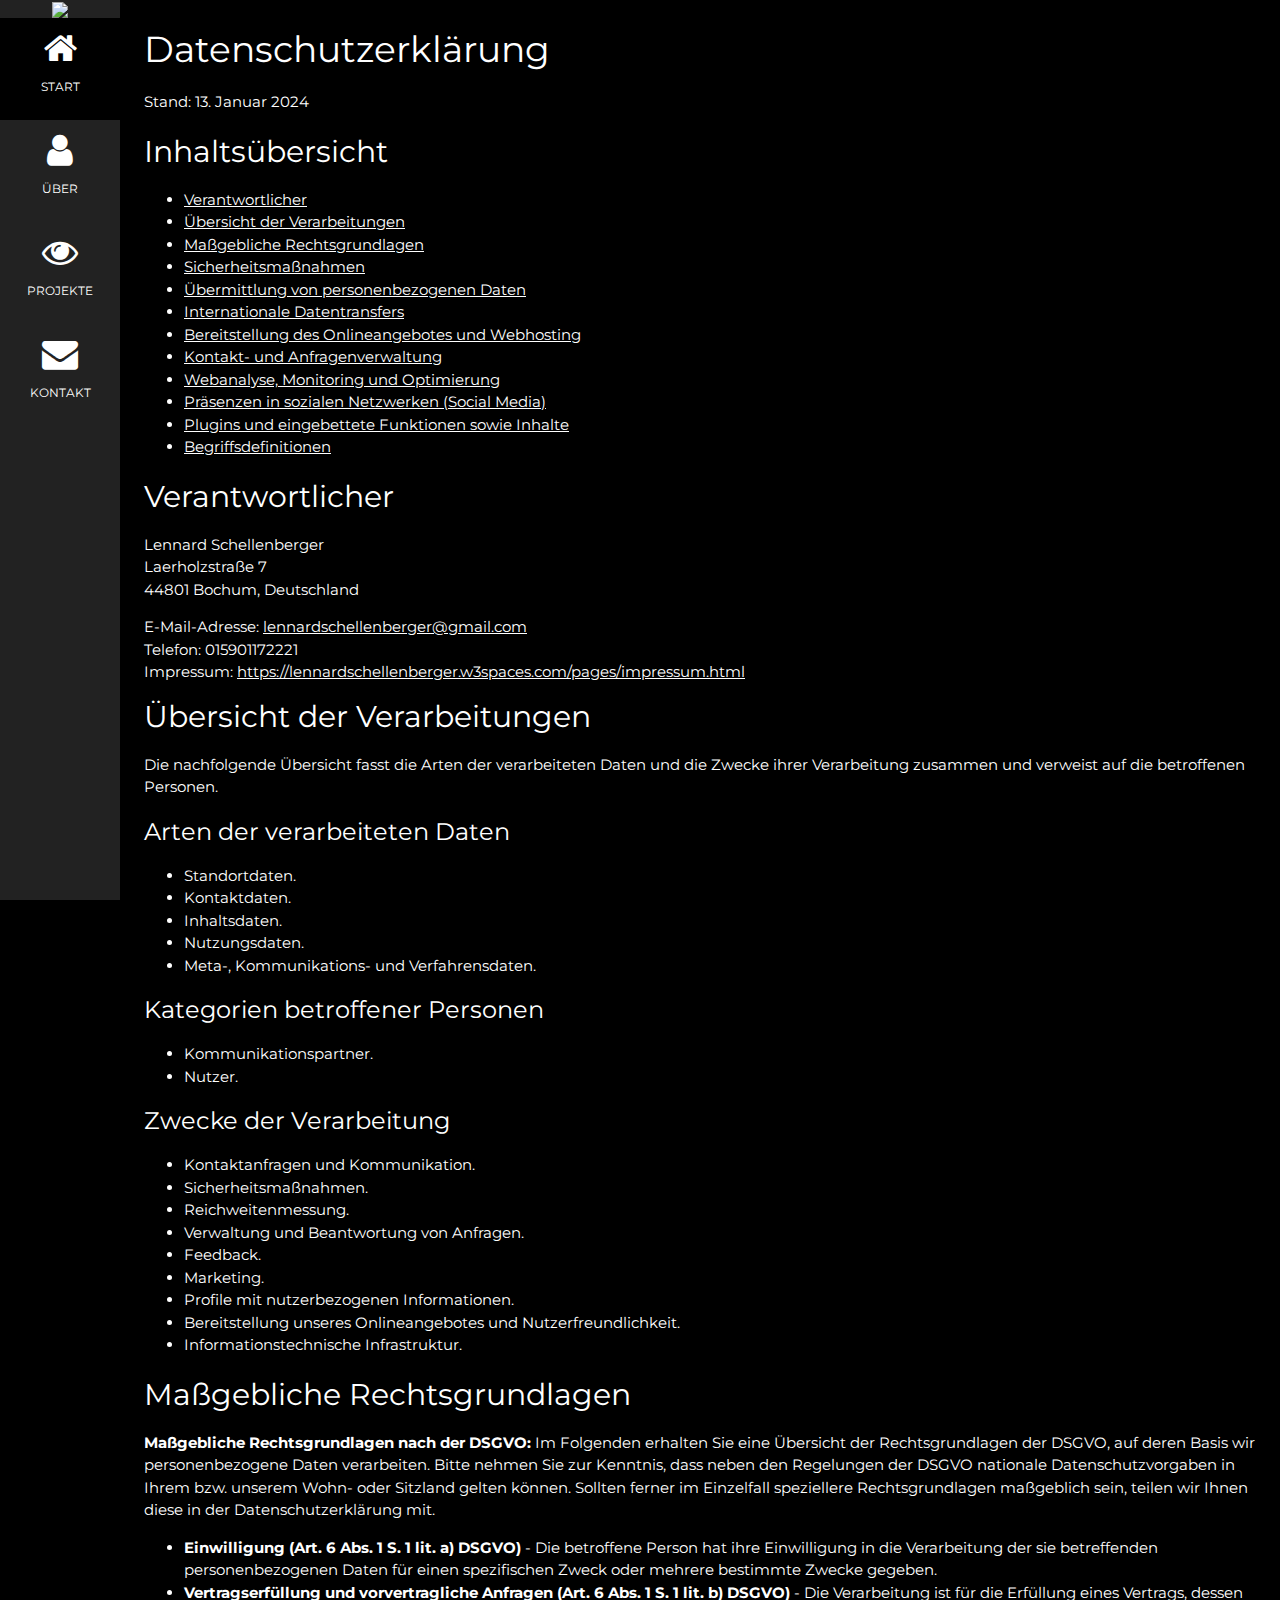
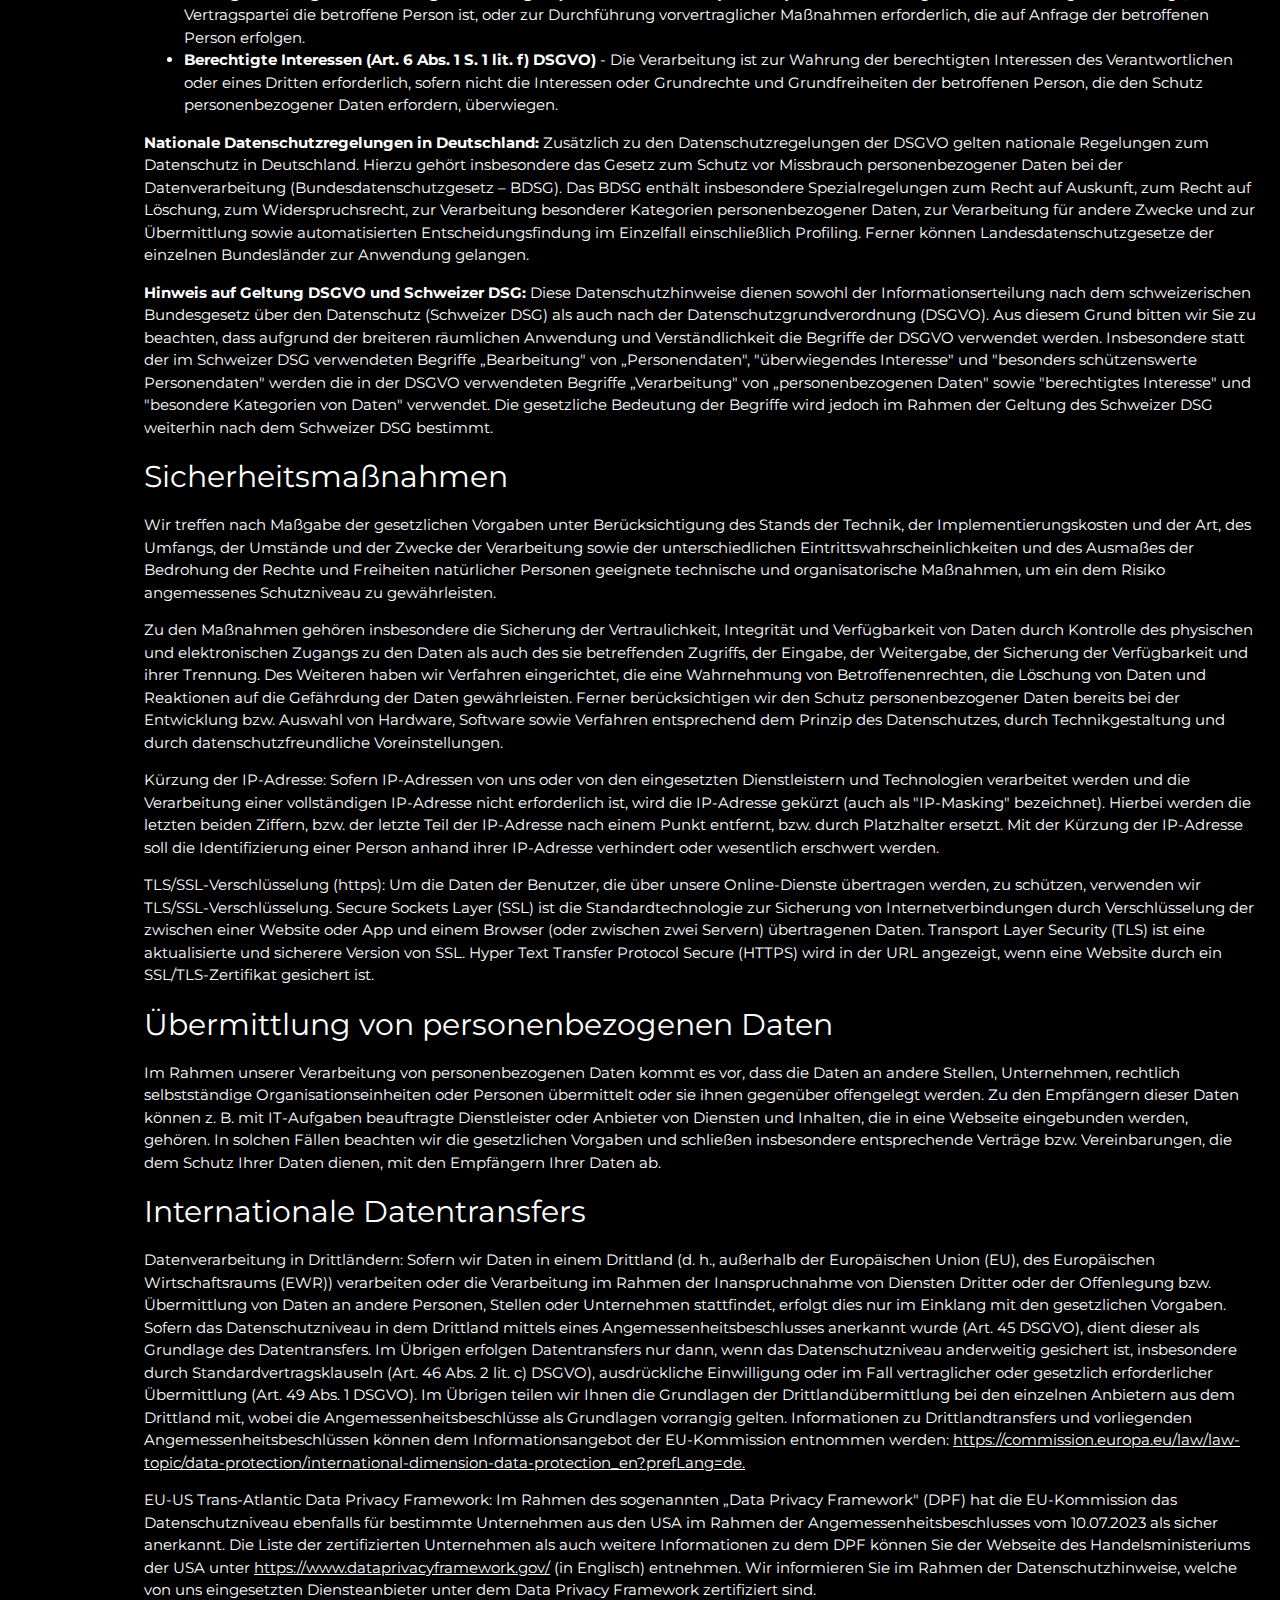
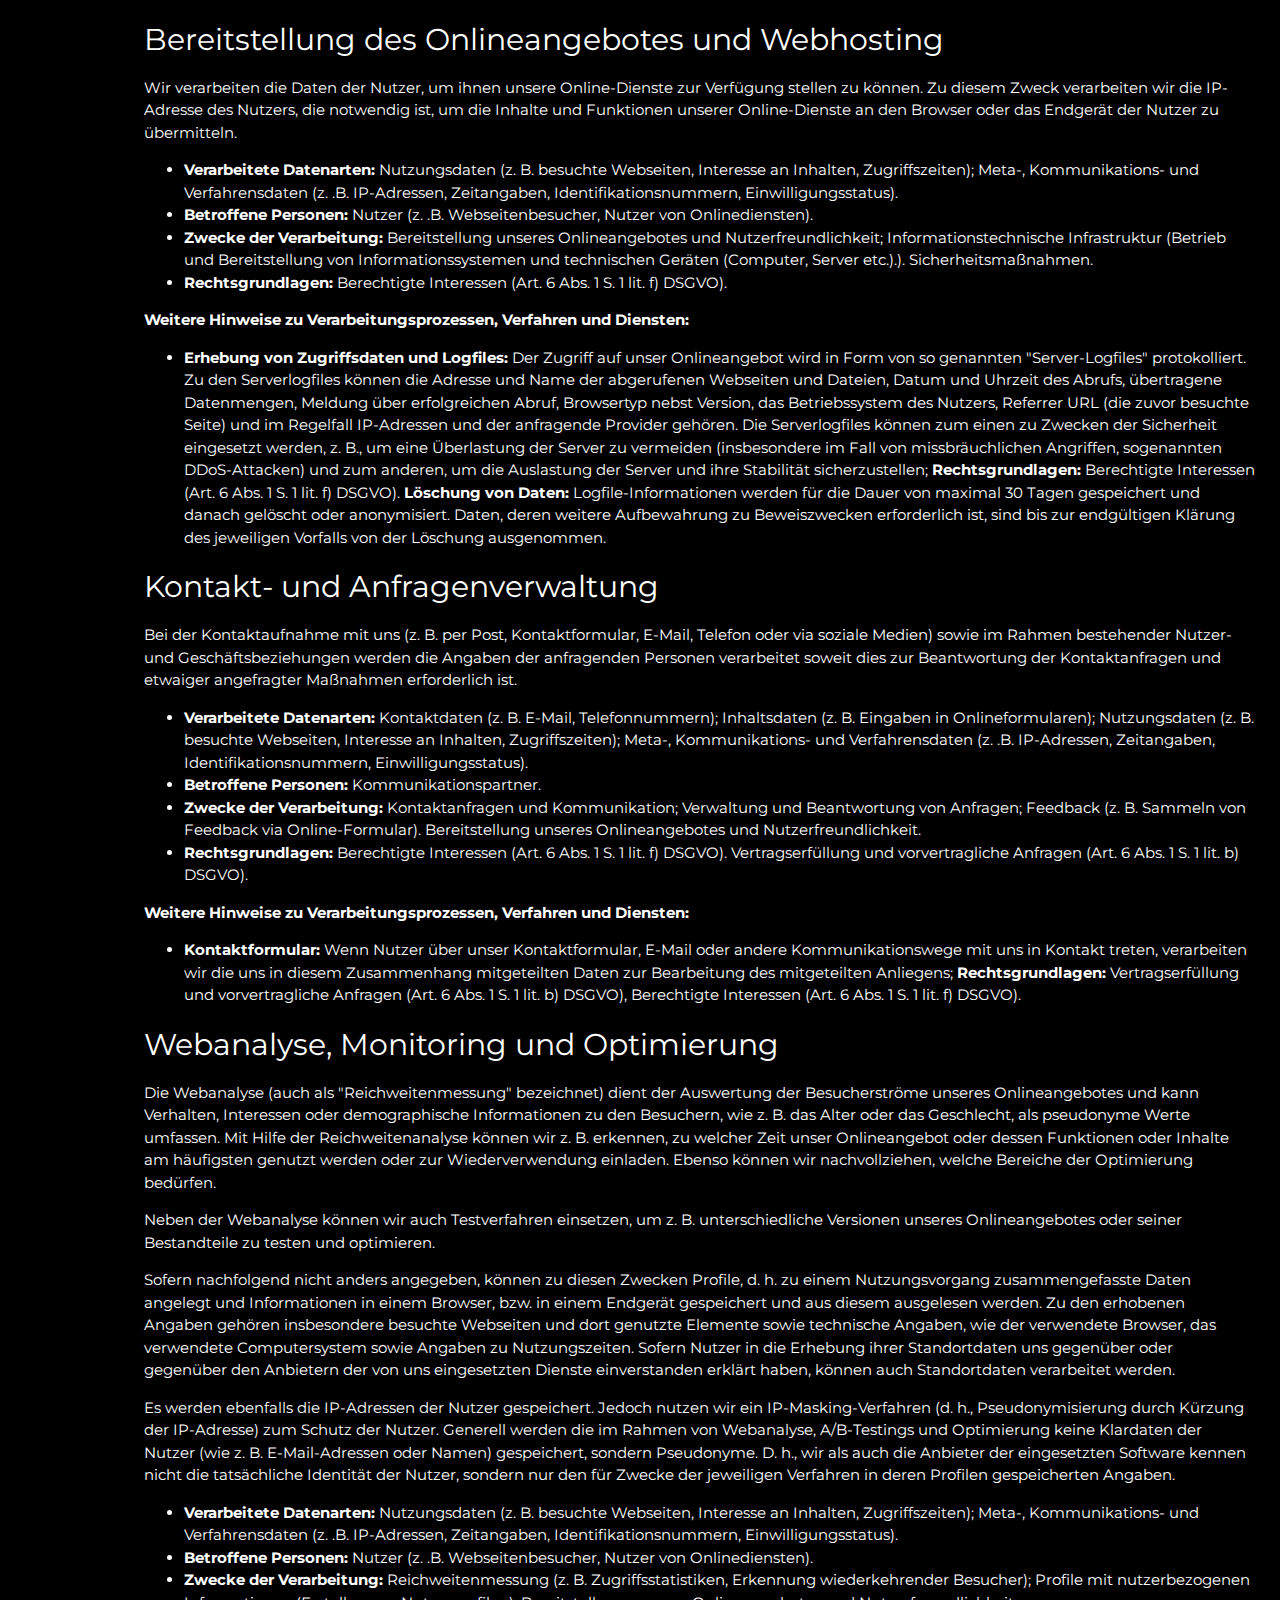
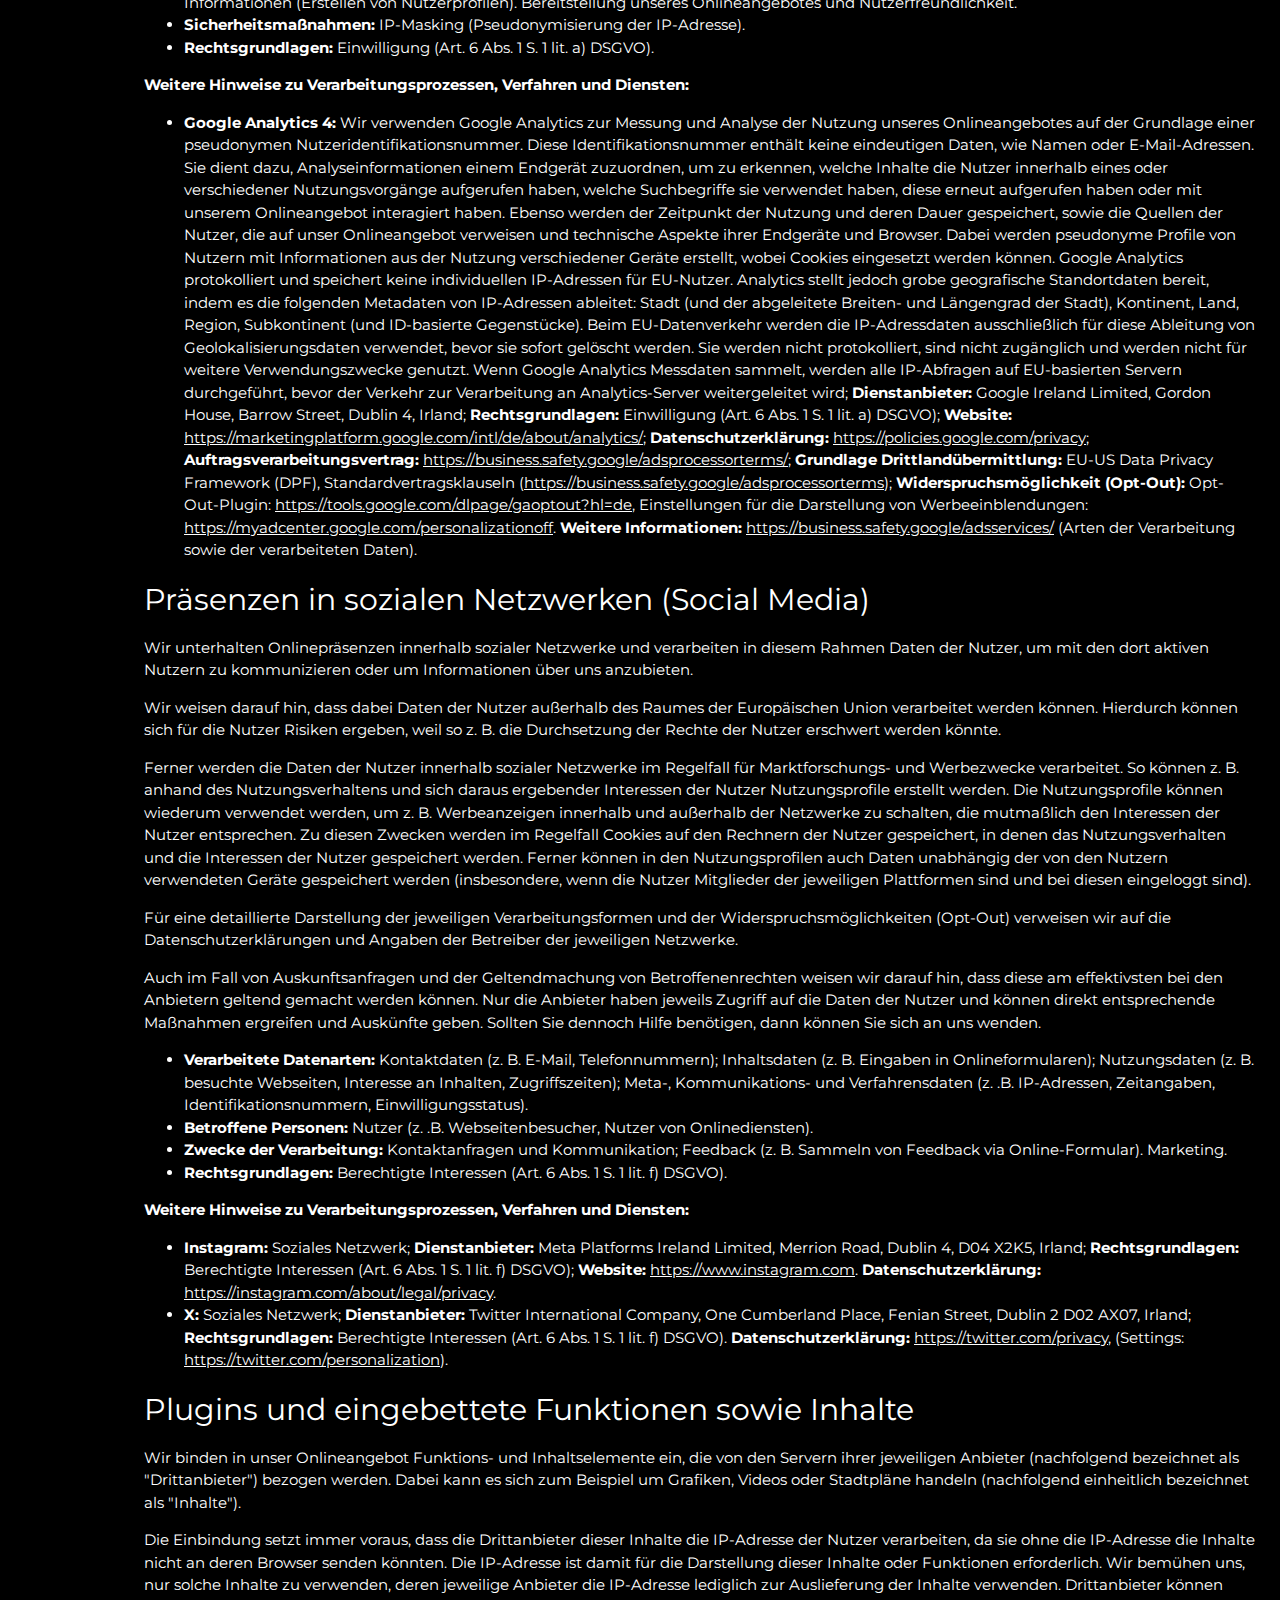
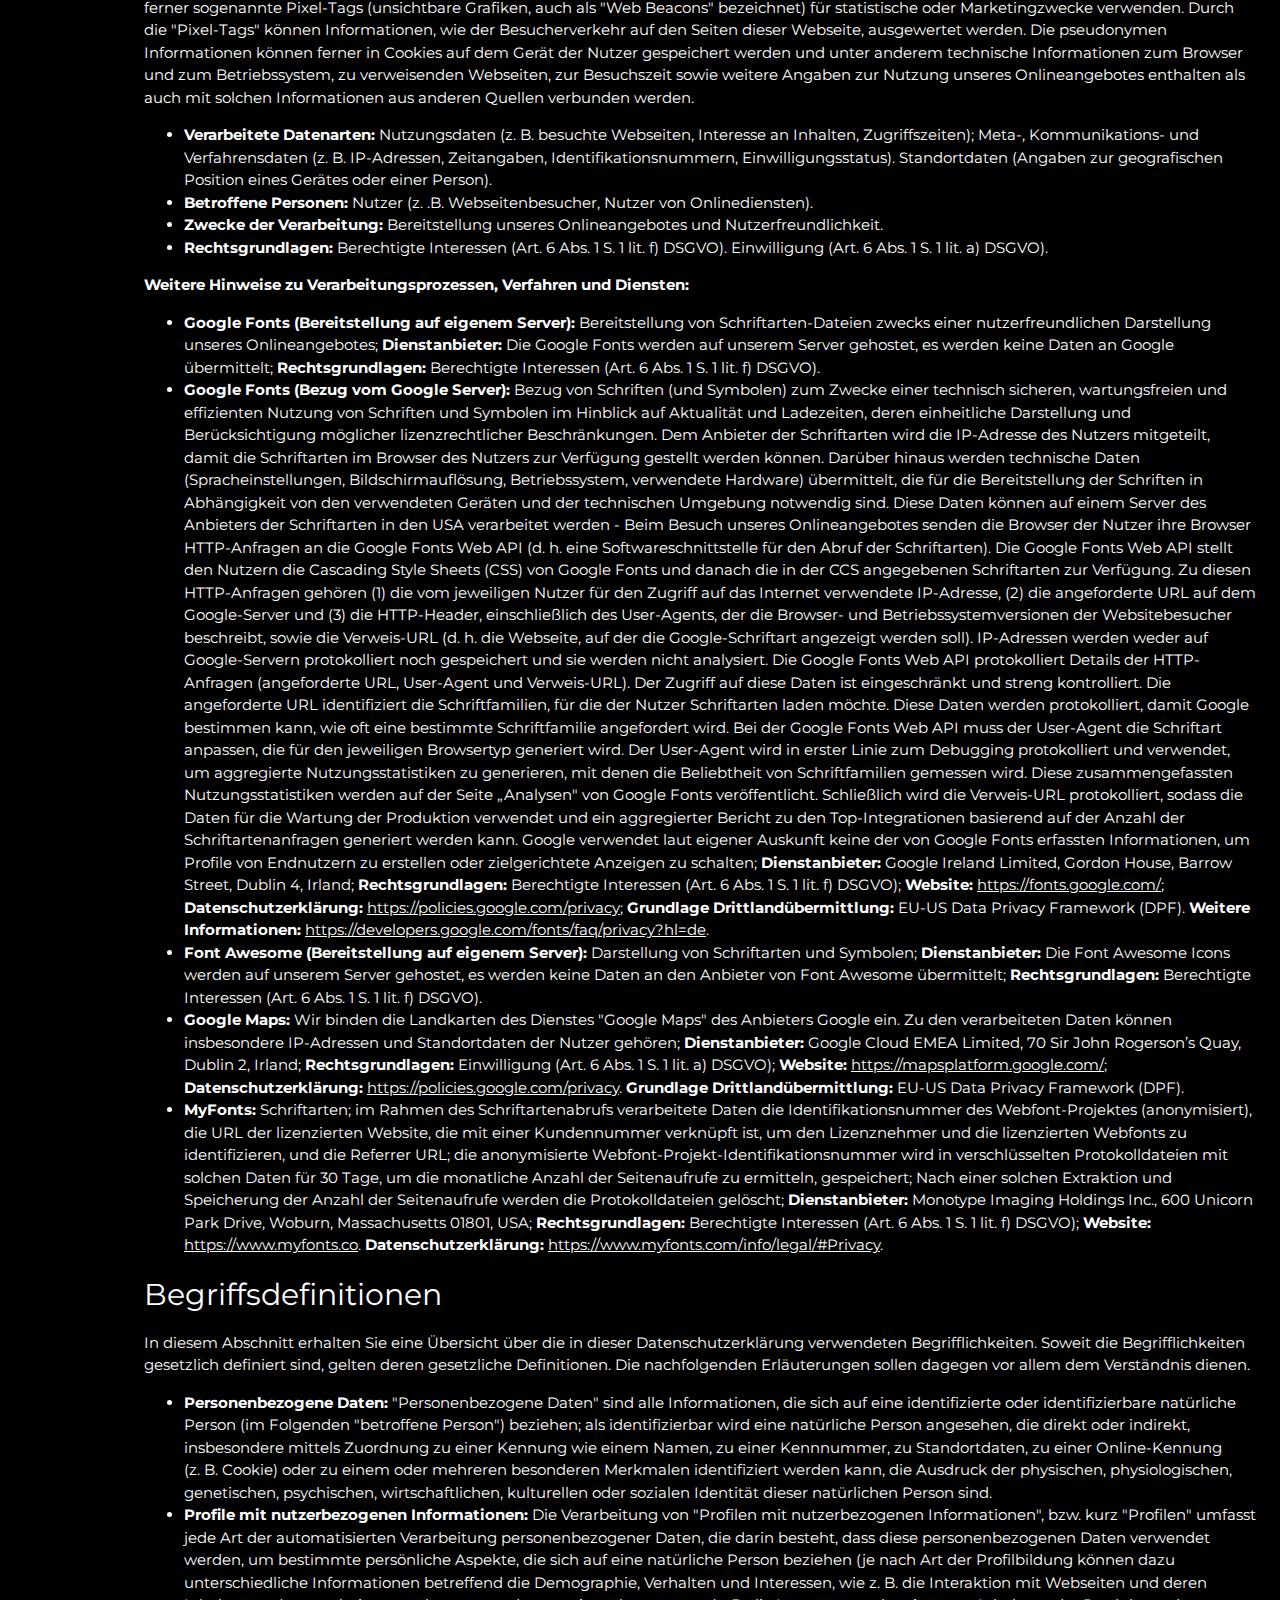
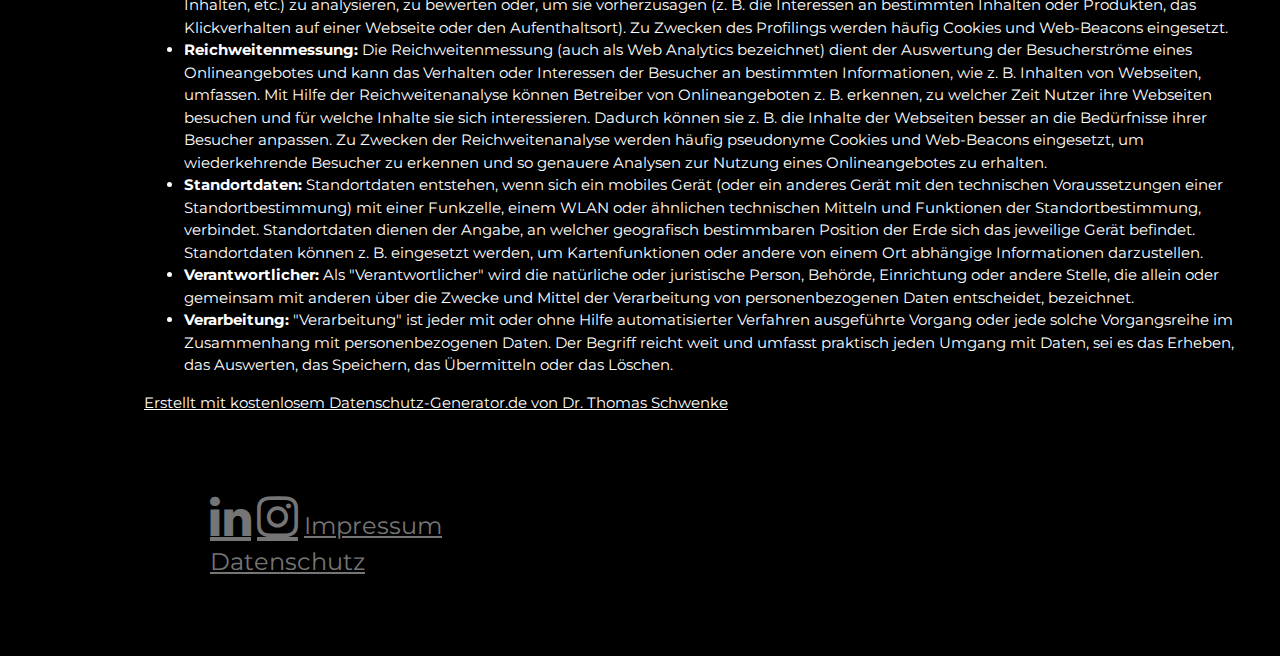
==== pages/datenschutz.html @ ba266950 "Rename datenschutz.html to pages/datenschutz.html" ====
<!DOCTYPE html>
<html>
  <head>
    <title>Lennard Schellenberger</title>
    <meta charset="UTF-8">
    <meta name="viewport" content="width=device-width, initial-scale=1">
    <link rel="stylesheet" href="./styles/index.css">
    <link rel="stylesheet" href="https://www.w3schools.com/w3css/4/w3.css">
    <link rel="stylesheet" href="https://fonts.googleapis.com/css?family=Montserrat">
    <link rel="stylesheet" href="https://cdnjs.cloudflare.com/ajax/libs/font-awesome/4.7.0/css/font-awesome.min.css">
    <script src="./scripts/index.js"></script>
    <style>
    body, h1,h2,h3,h4,h5,h6 {font-family: "Montserrat", sans-serif}
    .w3-row-padding img {margin-bottom: 12px}
    /* Set the width of the sidebar to 120px */
    .w3-sidebar {width: 120px;background: #222;}
    /* Add a left margin to the "page content" that matches the width of the sidebar (120px) */
    #main {margin-left: 120px}
    /* Remove margins from "page content" on small screens */
    @media only screen and (max-width: 600px) {#main {margin-left: 0}}
    </style>
  </head>

  <body class="w3-black">
    <!-- Icon Bar (Sidebar - hidden on small screens) -->
    <nav class="w3-sidebar w3-bar-block w3-small w3-hide-small w3-center">
      <!-- Avatar image in top left corner -->
      <img src="../data/lennardschellenberger.jpg" style="width:100%">
      <a href="../index.html#" class="w3-bar-item w3-button w3-padding-large w3-black">
        <i class="fa fa-home w3-xxlarge"></i>
        <p>START</p>
      </a>
      <a href="../index.html#ueber" class="w3-bar-item w3-button w3-padding-large w3-hover-black">
        <i class="fa fa-user w3-xxlarge"></i>
        <p>ÜBER</p>
      </a>
      <a href="../index.html#projekte" class="w3-bar-item w3-button w3-padding-large w3-hover-black">
        <i class="fa fa-eye w3-xxlarge"></i>
        <p>PROJEKTE</p>
      </a>
      <a href="../index.html#kontakt" class="w3-bar-item w3-button w3-padding-large w3-hover-black">
        <i class="fa fa-envelope w3-xxlarge"></i>
        <p>KONTAKT</p>
      </a>
      <!-- <img src="qr-code.png" alt="QR Code" title="lennardschellenberger.w3spaces.com" class="qr-code"> -->
    </nav>

    <!-- Navbar on small screens (Hidden on medium and large screens) -->
    <div class="w3-top w3-hide-large w3-hide-medium" id="myNavbar">
      <div class="w3-bar w3-black w3-opacity w3-hover-opacity-off w3-center w3-small">
        <a href="../index.html#" class="w3-bar-item w3-button" style="width:25% !important">START</a>
        <a href="../index.html#ueber" class="w3-bar-item w3-button" style="width:25% !important">ÜBER</a>
        <a href="../index.html#projekte" class="w3-bar-item w3-button" style="width:25% !important">PROJEKTE</a>
        <a href="../index.html#kontakt" class="w3-bar-item w3-button" style="width:25% !important">KONTAKT</a>
      </div>
    </div>

    <!-- Page Content -->
    <div class="w3-padding-large" id="main">
      <!-- Header/Home -->
        <h1>Datenschutzerklärung</h1>
        <p>Stand: 13. Januar 2024</p>

        <h2>Inhaltsübersicht</h2>
        <ul class="index">
            <li><a class="index-link" href="#m3">Verantwortlicher</a></li>
            <li><a class="index-link" href="#mOverview">Übersicht der Verarbeitungen</a></li>
            <li><a class="index-link" href="#m2427">Maßgebliche Rechtsgrundlagen</a></li>
            <li><a class="index-link" href="#m27">Sicherheitsmaßnahmen</a></li>
            <li><a class="index-link" href="#m25">Übermittlung von personenbezogenen Daten</a></li>
            <li><a class="index-link" href="#m24">Internationale Datentransfers</a></li>
            <li><a class="index-link" href="#m225">Bereitstellung des Onlineangebotes und Webhosting</a></li>
            <li><a class="index-link" href="#m182">Kontakt- und Anfragenverwaltung</a></li>
            <li><a class="index-link" href="#m263">Webanalyse, Monitoring und Optimierung</a></li>
            <li><a class="index-link" href="#m136">Präsenzen in sozialen Netzwerken (Social Media)</a></li>
            <li><a class="index-link" href="#m328">Plugins und eingebettete Funktionen sowie Inhalte</a></li>
            <li><a class="index-link" href="#m42">Begriffsdefinitionen</a></li>
        </ul>

        <h2 id="m3">Verantwortlicher</h2>
        <p> 
            Lennard Schellenberger<br>
            Laerholzstraße 7<br>
            44801 Bochum, Deutschland
        </p>
        E-Mail-Adresse: <a href="mailto:lennardschellenberger@gmail.com">lennardschellenberger@gmail.com</a><br>
        Telefon: 015901172221<br>
        Impressum: <a href="https://lennardschellenberger.w3spaces.com/pages/impressum.html" target="_blank">https://lennardschellenberger.w3spaces.com/pages/impressum.html</a>

        <h2 id="mOverview">Übersicht der Verarbeitungen</h2>
        <p>Die nachfolgende Übersicht fasst die Arten der verarbeiteten Daten und die Zwecke ihrer Verarbeitung zusammen und verweist auf die betroffenen Personen.</p>
        
        <h3>Arten der verarbeiteten Daten</h3>
        <ul>
            <li>Standortdaten.</li>
            <li>Kontaktdaten.</li>
            <li>Inhaltsdaten.</li>
            <li>Nutzungsdaten.</li>
            <li>Meta-, Kommunikations- und Verfahrensdaten.</li>
        </ul>
        
        <h3>Kategorien betroffener Personen</h3>
        <ul>
            <li>Kommunikationspartner.</li>
            <li>Nutzer.</li></ul>
        <h3>Zwecke der Verarbeitung</h3>
        <ul>
            <li>Kontaktanfragen und Kommunikation.</li>
            <li>Sicherheitsmaßnahmen.</li>
            <li>Reichweitenmessung.</li>
            <li>Verwaltung und Beantwortung von Anfragen.</li>
            <li>Feedback.</li>
            <li>Marketing.</li>
            <li>Profile mit nutzerbezogenen Informationen.</li>
            <li>Bereitstellung unseres Onlineangebotes und Nutzerfreundlichkeit.</li>
            <li>Informationstechnische Infrastruktur.</li>
        </ul>
        
        <h2 id="m2427">Maßgebliche Rechtsgrundlagen</h2>
        <p><strong>Maßgebliche Rechtsgrundlagen nach der DSGVO: </strong>Im Folgenden erhalten Sie eine Übersicht der Rechtsgrundlagen der DSGVO, auf deren Basis wir personenbezogene Daten verarbeiten. Bitte nehmen Sie zur Kenntnis, dass neben den Regelungen der DSGVO nationale Datenschutzvorgaben in Ihrem bzw. unserem Wohn- oder Sitzland gelten können. Sollten ferner im Einzelfall speziellere Rechtsgrundlagen maßgeblich sein, teilen wir Ihnen diese in der Datenschutzerklärung mit.</p>
        <ul>
            <li><strong>Einwilligung (Art. 6 Abs. 1 S. 1 lit. a) DSGVO)</strong> - Die betroffene Person hat ihre Einwilligung in die Verarbeitung der sie betreffenden personenbezogenen Daten für einen spezifischen Zweck oder mehrere bestimmte Zwecke gegeben.</li>
            <li><strong>Vertragserfüllung und vorvertragliche Anfragen (Art. 6 Abs. 1 S. 1 lit. b) DSGVO)</strong> - Die Verarbeitung ist für die Erfüllung eines Vertrags, dessen Vertragspartei die betroffene Person ist, oder zur Durchführung vorvertraglicher Maßnahmen erforderlich, die auf Anfrage der betroffenen Person erfolgen.</li>
            <li><strong>Berechtigte Interessen (Art. 6 Abs. 1 S. 1 lit. f) DSGVO)</strong> - Die Verarbeitung ist zur Wahrung der berechtigten Interessen des Verantwortlichen oder eines Dritten erforderlich, sofern nicht die Interessen oder Grundrechte und Grundfreiheiten der betroffenen Person, die den Schutz personenbezogener Daten erfordern, überwiegen.</li>
        </ul>
        <p><strong>Nationale Datenschutzregelungen in Deutschland: </strong>Zusätzlich zu den Datenschutzregelungen der DSGVO gelten nationale Regelungen zum Datenschutz in Deutschland. Hierzu gehört insbesondere das Gesetz zum Schutz vor Missbrauch personenbezogener Daten bei der Datenverarbeitung (Bundesdatenschutzgesetz – BDSG). Das BDSG enthält insbesondere Spezialregelungen zum Recht auf Auskunft, zum Recht auf Löschung, zum Widerspruchsrecht, zur Verarbeitung besonderer Kategorien personenbezogener Daten, zur Verarbeitung für andere Zwecke und zur Übermittlung sowie automatisierten Entscheidungsfindung im Einzelfall einschließlich Profiling. Ferner können Landesdatenschutzgesetze der einzelnen Bundesländer zur Anwendung gelangen.</p>
        <p><strong>Hinweis auf Geltung DSGVO und Schweizer DSG: </strong>Diese Datenschutzhinweise dienen sowohl der Informationserteilung nach dem schweizerischen Bundesgesetz über den Datenschutz (Schweizer DSG) als auch nach der Datenschutzgrundverordnung (DSGVO). Aus diesem Grund bitten wir Sie zu beachten, dass aufgrund der breiteren räumlichen Anwendung und Verständlichkeit die Begriffe der DSGVO verwendet werden. Insbesondere statt der im Schweizer DSG verwendeten Begriffe „Bearbeitung" von „Personendaten", "überwiegendes Interesse" und "besonders schützenswerte Personendaten" werden die in der DSGVO verwendeten Begriffe „Verarbeitung" von „personenbezogenen Daten" sowie "berechtigtes Interesse" und "besondere Kategorien von Daten" verwendet. Die gesetzliche Bedeutung der Begriffe wird jedoch im Rahmen der Geltung des Schweizer DSG weiterhin nach dem Schweizer DSG bestimmt.</p>

        <h2 id="m27">Sicherheitsmaßnahmen</h2>
        <p>Wir treffen nach Maßgabe der gesetzlichen Vorgaben unter Berücksichtigung des Stands der Technik, der Implementierungskosten und der Art, des Umfangs, der Umstände und der Zwecke der Verarbeitung sowie der unterschiedlichen Eintrittswahrscheinlichkeiten und des Ausmaßes der Bedrohung der Rechte und Freiheiten natürlicher Personen geeignete technische und organisatorische Maßnahmen, um ein dem Risiko angemessenes Schutzniveau zu gewährleisten.</p>
        <p>Zu den Maßnahmen gehören insbesondere die Sicherung der Vertraulichkeit, Integrität und Verfügbarkeit von Daten durch Kontrolle des physischen und elektronischen Zugangs zu den Daten als auch des sie betreffenden Zugriffs, der Eingabe, der Weitergabe, der Sicherung der Verfügbarkeit und ihrer Trennung. Des Weiteren haben wir Verfahren eingerichtet, die eine Wahrnehmung von Betroffenenrechten, die Löschung von Daten und Reaktionen auf die Gefährdung der Daten gewährleisten. Ferner berücksichtigen wir den Schutz personenbezogener Daten bereits bei der Entwicklung bzw. Auswahl von Hardware, Software sowie Verfahren entsprechend dem Prinzip des Datenschutzes, durch Technikgestaltung und durch datenschutzfreundliche Voreinstellungen.</p>
        <p>Kürzung der IP-Adresse: Sofern IP-Adressen von uns oder von den eingesetzten Dienstleistern und Technologien verarbeitet werden und die Verarbeitung einer vollständigen IP-Adresse nicht erforderlich ist, wird die IP-Adresse gekürzt (auch als "IP-Masking" bezeichnet). Hierbei werden die letzten beiden Ziffern, bzw. der letzte Teil der IP-Adresse nach einem Punkt entfernt, bzw. durch Platzhalter ersetzt. Mit der Kürzung der IP-Adresse soll die Identifizierung einer Person anhand ihrer IP-Adresse verhindert oder wesentlich erschwert werden.</p>
        <p>TLS/SSL-Verschlüsselung (https): Um die Daten der Benutzer, die über unsere Online-Dienste übertragen werden, zu schützen, verwenden wir TLS/SSL-Verschlüsselung. Secure Sockets Layer (SSL) ist die Standardtechnologie zur Sicherung von Internetverbindungen durch Verschlüsselung der zwischen einer Website oder App und einem Browser (oder zwischen zwei Servern) übertragenen Daten. Transport Layer Security (TLS) ist eine aktualisierte und sicherere Version von SSL. Hyper Text Transfer Protocol Secure (HTTPS) wird in der URL angezeigt, wenn eine Website durch ein SSL/TLS-Zertifikat gesichert ist.</p>

        <h2 id="m25">Übermittlung von personenbezogenen Daten</h2>
        <p>Im Rahmen unserer Verarbeitung von personenbezogenen Daten kommt es vor, dass die Daten an andere Stellen, Unternehmen, rechtlich selbstständige Organisationseinheiten oder Personen übermittelt oder sie ihnen gegenüber offengelegt werden. Zu den Empfängern dieser Daten können z. B. mit IT-Aufgaben beauftragte Dienstleister oder Anbieter von Diensten und Inhalten, die in eine Webseite eingebunden werden, gehören. In solchen Fällen beachten wir die gesetzlichen Vorgaben und schließen insbesondere entsprechende Verträge bzw. Vereinbarungen, die dem Schutz Ihrer Daten dienen, mit den Empfängern Ihrer Daten ab.</p>

        <h2 id="m24">Internationale Datentransfers</h2><p>Datenverarbeitung in Drittländern: Sofern wir Daten in einem Drittland (d. h., außerhalb der Europäischen Union (EU), des Europäischen Wirtschaftsraums (EWR)) verarbeiten oder die Verarbeitung im Rahmen der Inanspruchnahme von Diensten Dritter oder der Offenlegung bzw. Übermittlung von Daten an andere Personen, Stellen oder Unternehmen stattfindet, erfolgt dies nur im Einklang mit den gesetzlichen Vorgaben. Sofern das Datenschutzniveau in dem Drittland mittels eines Angemessenheitsbeschlusses anerkannt wurde (Art. 45 DSGVO), dient dieser als Grundlage des Datentransfers. Im Übrigen erfolgen Datentransfers nur dann, wenn das Datenschutzniveau anderweitig gesichert ist, insbesondere durch Standardvertragsklauseln (Art. 46 Abs. 2 lit. c) DSGVO), ausdrückliche Einwilligung oder im Fall vertraglicher oder gesetzlich erforderlicher Übermittlung (Art. 49 Abs. 1 DSGVO). Im Übrigen teilen wir Ihnen die Grundlagen der Drittlandübermittlung bei den einzelnen Anbietern aus dem Drittland mit, wobei die Angemessenheitsbeschlüsse als Grundlagen vorrangig gelten. Informationen zu Drittlandtransfers und vorliegenden Angemessenheitsbeschlüssen können dem Informationsangebot der EU-Kommission entnommen werden: <a href="https://commission.europa.eu/law/law-topic/data-protection/international-dimension-data-protection_en?prefLang=de" target="_blank">https://commission.europa.eu/law/law-topic/data-protection/international-dimension-data-protection_en?prefLang=de.</a></p>
        <p>EU-US Trans-Atlantic Data Privacy Framework: Im Rahmen des sogenannten „Data Privacy Framework" (DPF) hat die EU-Kommission das Datenschutzniveau ebenfalls für bestimmte Unternehmen aus den USA im Rahmen der Angemessenheitsbeschlusses vom 10.07.2023 als sicher anerkannt. Die Liste der zertifizierten Unternehmen als auch weitere Informationen zu dem DPF können Sie der Webseite des Handelsministeriums der USA unter <a href="https://www.dataprivacyframework.gov/" target="_blank">https://www.dataprivacyframework.gov/</a> (in Englisch) entnehmen. Wir informieren Sie im Rahmen der Datenschutzhinweise, welche von uns eingesetzten Diensteanbieter unter dem Data Privacy Framework zertifiziert sind.</p>

        <h2 id="m225">Bereitstellung des Onlineangebotes und Webhosting</h2>
        <p>Wir verarbeiten die Daten der Nutzer, um ihnen unsere Online-Dienste zur Verfügung stellen zu können. Zu diesem Zweck verarbeiten wir die IP-Adresse des Nutzers, die notwendig ist, um die Inhalte und Funktionen unserer Online-Dienste an den Browser oder das Endgerät der Nutzer zu übermitteln.</p>
        <ul class="m-elements">
            <li><strong>Verarbeitete Datenarten:</strong> Nutzungsdaten (z. B. besuchte Webseiten, Interesse an Inhalten, Zugriffszeiten); Meta-, Kommunikations- und Verfahrensdaten (z. .B. IP-Adressen, Zeitangaben, Identifikationsnummern, Einwilligungsstatus).</li>
            <li><strong>Betroffene Personen:</strong> Nutzer (z. .B. Webseitenbesucher, Nutzer von Onlinediensten).</li>
            <li><strong>Zwecke der Verarbeitung:</strong> Bereitstellung unseres Onlineangebotes und Nutzerfreundlichkeit; Informationstechnische Infrastruktur (Betrieb und Bereitstellung von Informationssystemen und technischen Geräten (Computer, Server etc.).). Sicherheitsmaßnahmen.</li>
            <li class=""><strong>Rechtsgrundlagen:</strong> Berechtigte Interessen (Art. 6 Abs. 1 S. 1 lit. f) DSGVO).</li>
        </ul><p><strong>Weitere Hinweise zu Verarbeitungsprozessen, Verfahren und Diensten:</strong></p><ul class="m-elements">
            <li><strong>Erhebung von Zugriffsdaten und Logfiles: </strong>Der Zugriff auf unser Onlineangebot wird in Form von so genannten "Server-Logfiles" protokolliert. Zu den Serverlogfiles können die Adresse und Name der abgerufenen Webseiten und Dateien, Datum und Uhrzeit des Abrufs, übertragene Datenmengen, Meldung über erfolgreichen Abruf, Browsertyp nebst Version, das Betriebssystem des Nutzers, Referrer URL (die zuvor besuchte Seite) und im Regelfall IP-Adressen und der anfragende Provider gehören. Die Serverlogfiles können zum einen zu Zwecken der Sicherheit eingesetzt werden, z. B., um eine Überlastung der Server zu vermeiden (insbesondere im Fall von missbräuchlichen Angriffen, sogenannten DDoS-Attacken) und zum anderen, um die Auslastung der Server und ihre Stabilität sicherzustellen; <span class=""><strong>Rechtsgrundlagen:</strong> Berechtigte Interessen (Art. 6 Abs. 1 S. 1 lit. f) DSGVO). </span><strong>Löschung von Daten:</strong> Logfile-Informationen werden für die Dauer von maximal 30 Tagen gespeichert und danach gelöscht oder anonymisiert. Daten, deren weitere Aufbewahrung zu Beweiszwecken erforderlich ist, sind bis zur endgültigen Klärung des jeweiligen Vorfalls von der Löschung ausgenommen.</li>
        </ul>

        <h2 id="m182">Kontakt- und Anfragenverwaltung</h2>
        <p>Bei der Kontaktaufnahme mit uns (z. B. per Post, Kontaktformular, E-Mail, Telefon oder via soziale Medien) sowie im Rahmen bestehender Nutzer- und Geschäftsbeziehungen werden die Angaben der anfragenden Personen verarbeitet soweit dies zur Beantwortung der Kontaktanfragen und etwaiger angefragter Maßnahmen erforderlich ist.</p>
        <ul class="m-elements">
            <li><strong>Verarbeitete Datenarten:</strong> Kontaktdaten (z. B. E-Mail, Telefonnummern); Inhaltsdaten (z. B. Eingaben in Onlineformularen); Nutzungsdaten (z. B. besuchte Webseiten, Interesse an Inhalten, Zugriffszeiten); Meta-, Kommunikations- und Verfahrensdaten (z. .B. IP-Adressen, Zeitangaben, Identifikationsnummern, Einwilligungsstatus).</li><li><strong>Betroffene Personen:</strong> Kommunikationspartner.</li><li><strong>Zwecke der Verarbeitung:</strong> Kontaktanfragen und Kommunikation; Verwaltung und Beantwortung von Anfragen; Feedback (z. B. Sammeln von Feedback via Online-Formular). Bereitstellung unseres Onlineangebotes und Nutzerfreundlichkeit.</li><li class=""><strong>Rechtsgrundlagen:</strong> Berechtigte Interessen (Art. 6 Abs. 1 S. 1 lit. f) DSGVO). Vertragserfüllung und vorvertragliche Anfragen (Art. 6 Abs. 1 S. 1 lit. b) DSGVO).</li></ul><p><strong>Weitere Hinweise zu Verarbeitungsprozessen, Verfahren und Diensten:</strong></p><ul class="m-elements"><li><strong>Kontaktformular: </strong>Wenn Nutzer über unser Kontaktformular, E-Mail oder andere Kommunikationswege mit uns in Kontakt treten, verarbeiten wir die uns in diesem Zusammenhang mitgeteilten Daten zur Bearbeitung des mitgeteilten Anliegens; <span class=""><strong>Rechtsgrundlagen:</strong> Vertragserfüllung und vorvertragliche Anfragen (Art. 6 Abs. 1 S. 1 lit. b) DSGVO), Berechtigte Interessen (Art. 6 Abs. 1 S. 1 lit. f) DSGVO).</span></li></ul>
        
        <h2 id="m263">Webanalyse, Monitoring und Optimierung</h2><p>Die Webanalyse (auch als "Reichweitenmessung" bezeichnet) dient der Auswertung der Besucherströme unseres Onlineangebotes und kann Verhalten, Interessen oder demographische Informationen zu den Besuchern, wie z. B. das Alter oder das Geschlecht, als pseudonyme Werte umfassen. Mit Hilfe der Reichweitenanalyse können wir z. B. erkennen, zu welcher Zeit unser Onlineangebot oder dessen Funktionen oder Inhalte am häufigsten genutzt werden oder zur Wiederverwendung einladen. Ebenso können wir nachvollziehen, welche Bereiche der Optimierung bedürfen. </p>
        <p>Neben der Webanalyse können wir auch Testverfahren einsetzen, um z. B. unterschiedliche Versionen unseres Onlineangebotes oder seiner Bestandteile zu testen und optimieren.</p>
        <p>Sofern nachfolgend nicht anders angegeben, können zu diesen Zwecken Profile, d. h. zu einem Nutzungsvorgang zusammengefasste Daten angelegt und Informationen in einem Browser, bzw. in einem Endgerät gespeichert und aus diesem ausgelesen werden. Zu den erhobenen Angaben gehören insbesondere besuchte Webseiten und dort genutzte Elemente sowie technische Angaben, wie der verwendete Browser, das verwendete Computersystem sowie Angaben zu Nutzungszeiten. Sofern Nutzer in die Erhebung ihrer Standortdaten uns gegenüber oder gegenüber den Anbietern der von uns eingesetzten Dienste einverstanden erklärt haben, können auch Standortdaten verarbeitet werden.</p>
        <p>Es werden ebenfalls die IP-Adressen der Nutzer gespeichert. Jedoch nutzen wir ein IP-Masking-Verfahren (d. h., Pseudonymisierung durch Kürzung der IP-Adresse) zum Schutz der Nutzer. Generell werden die im Rahmen von Webanalyse, A/B-Testings und Optimierung keine Klardaten der Nutzer (wie z. B. E-Mail-Adressen oder Namen) gespeichert, sondern Pseudonyme. D. h., wir als auch die Anbieter der eingesetzten Software kennen nicht die tatsächliche Identität der Nutzer, sondern nur den für Zwecke der jeweiligen Verfahren in deren Profilen gespeicherten Angaben.</p>
        <ul class="m-elements">
            <li><strong>Verarbeitete Datenarten:</strong> Nutzungsdaten (z. B. besuchte Webseiten, Interesse an Inhalten, Zugriffszeiten); Meta-, Kommunikations- und Verfahrensdaten (z. .B. IP-Adressen, Zeitangaben, Identifikationsnummern, Einwilligungsstatus).</li>
            <li><strong>Betroffene Personen:</strong> Nutzer (z. .B. Webseitenbesucher, Nutzer von Onlinediensten).</li>
            <li><strong>Zwecke der Verarbeitung:</strong> Reichweitenmessung (z. B. Zugriffsstatistiken, Erkennung wiederkehrender Besucher); Profile mit nutzerbezogenen Informationen (Erstellen von Nutzerprofilen). Bereitstellung unseres Onlineangebotes und Nutzerfreundlichkeit.</li>
            <li><strong>Sicherheitsmaßnahmen:</strong> IP-Masking (Pseudonymisierung der IP-Adresse).</li>
            <li class=""><strong>Rechtsgrundlagen:</strong> Einwilligung (Art. 6 Abs. 1 S. 1 lit. a) DSGVO).</li>
        </ul><p><strong>Weitere Hinweise zu Verarbeitungsprozessen, Verfahren und Diensten:</strong></p>
        <ul class="m-elements">
            <li><strong>Google Analytics 4: </strong>Wir verwenden Google Analytics zur Messung und Analyse der Nutzung unseres Onlineangebotes auf der Grundlage einer pseudonymen Nutzeridentifikationsnummer. Diese Identifikationsnummer enthält keine eindeutigen Daten, wie Namen oder E-Mail-Adressen. Sie dient dazu, Analyseinformationen einem Endgerät zuzuordnen, um zu erkennen, welche Inhalte die Nutzer innerhalb eines oder verschiedener Nutzungsvorgänge aufgerufen haben, welche Suchbegriffe sie verwendet haben, diese erneut aufgerufen haben oder mit unserem Onlineangebot interagiert haben. Ebenso werden der Zeitpunkt der Nutzung und deren Dauer gespeichert, sowie die Quellen der Nutzer, die auf unser Onlineangebot verweisen und technische Aspekte ihrer Endgeräte und Browser. Dabei werden pseudonyme Profile von Nutzern mit Informationen aus der Nutzung verschiedener Geräte erstellt, wobei Cookies eingesetzt werden können. Google Analytics protokolliert und speichert keine individuellen IP-Adressen für EU-Nutzer. Analytics stellt jedoch grobe geografische Standortdaten bereit, indem es die folgenden Metadaten von IP-Adressen ableitet: Stadt (und der abgeleitete Breiten- und Längengrad der Stadt), Kontinent, Land, Region, Subkontinent (und ID-basierte Gegenstücke). Beim EU-Datenverkehr werden die IP-Adressdaten ausschließlich für diese Ableitung von Geolokalisierungsdaten verwendet, bevor sie sofort gelöscht werden. Sie werden nicht protokolliert, sind nicht zugänglich und werden nicht für weitere Verwendungszwecke genutzt. Wenn Google Analytics Messdaten sammelt, werden alle IP-Abfragen auf EU-basierten Servern durchgeführt, bevor der Verkehr zur Verarbeitung an Analytics-Server weitergeleitet wird; <strong>Dienstanbieter:</strong> Google Ireland Limited, Gordon House, Barrow Street, Dublin 4, Irland; <span class=""><strong>Rechtsgrundlagen:</strong> Einwilligung (Art. 6 Abs. 1 S. 1 lit. a) DSGVO); </span><strong>Website:</strong> <a href="https://marketingplatform.google.com/intl/de/about/analytics/" target="_blank">https://marketingplatform.google.com/intl/de/about/analytics/</a>; <strong>Datenschutzerklärung:</strong> <a href="https://policies.google.com/privacy" target="_blank">https://policies.google.com/privacy</a>; <strong>Auftragsverarbeitungsvertrag:</strong> <a href="https://business.safety.google/adsprocessorterms/" target="_blank">https://business.safety.google/adsprocessorterms/</a>; <strong>Grundlage Drittlandübermittlung:</strong> <span class=""> EU-US Data Privacy Framework (DPF), </span>Standardvertragsklauseln (<a href="https://business.safety.google/adsprocessorterms" target="_blank">https://business.safety.google/adsprocessorterms</a>); <strong>Widerspruchsmöglichkeit (Opt-Out):</strong> Opt-Out-Plugin: <a href="https://tools.google.com/dlpage/gaoptout?hl=de" target="_blank">https://tools.google.com/dlpage/gaoptout?hl=de</a>,  Einstellungen für die Darstellung von Werbeeinblendungen: <a href="https://myadcenter.google.com/personalizationoff" target="_blank">https://myadcenter.google.com/personalizationoff</a>. <strong>Weitere Informationen:</strong> <a href="https://business.safety.google/adsservices/" target="_blank">https://business.safety.google/adsservices/</a> (Arten der Verarbeitung sowie der verarbeiteten Daten).</li>
        </ul>
        
        <h2 id="m136">Präsenzen in sozialen Netzwerken (Social Media)</h2><p>Wir unterhalten Onlinepräsenzen innerhalb sozialer Netzwerke und verarbeiten in diesem Rahmen Daten der Nutzer, um mit den dort aktiven Nutzern zu kommunizieren oder um Informationen über uns anzubieten.</p>
        <p>Wir weisen darauf hin, dass dabei Daten der Nutzer außerhalb des Raumes der Europäischen Union verarbeitet werden können. Hierdurch können sich für die Nutzer Risiken ergeben, weil so z. B. die Durchsetzung der Rechte der Nutzer erschwert werden könnte.</p>
        <p>Ferner werden die Daten der Nutzer innerhalb sozialer Netzwerke im Regelfall für Marktforschungs- und Werbezwecke verarbeitet. So können z. B. anhand des Nutzungsverhaltens und sich daraus ergebender Interessen der Nutzer Nutzungsprofile erstellt werden. Die Nutzungsprofile können wiederum verwendet werden, um z. B. Werbeanzeigen innerhalb und außerhalb der Netzwerke zu schalten, die mutmaßlich den Interessen der Nutzer entsprechen. Zu diesen Zwecken werden im Regelfall Cookies auf den Rechnern der Nutzer gespeichert, in denen das Nutzungsverhalten und die Interessen der Nutzer gespeichert werden. Ferner können in den Nutzungsprofilen auch Daten unabhängig der von den Nutzern verwendeten Geräte gespeichert werden (insbesondere, wenn die Nutzer Mitglieder der jeweiligen Plattformen sind und bei diesen eingeloggt sind).</p>
        <p>Für eine detaillierte Darstellung der jeweiligen Verarbeitungsformen und der Widerspruchsmöglichkeiten (Opt-Out) verweisen wir auf die Datenschutzerklärungen und Angaben der Betreiber der jeweiligen Netzwerke.</p>
        <p>Auch im Fall von Auskunftsanfragen und der Geltendmachung von Betroffenenrechten weisen wir darauf hin, dass diese am effektivsten bei den Anbietern geltend gemacht werden können. Nur die Anbieter haben jeweils Zugriff auf die Daten der Nutzer und können direkt entsprechende Maßnahmen ergreifen und Auskünfte geben. Sollten Sie dennoch Hilfe benötigen, dann können Sie sich an uns wenden.</p>
        <ul class="m-elements"><li><strong>Verarbeitete Datenarten:</strong> Kontaktdaten (z. B. E-Mail, Telefonnummern); Inhaltsdaten (z. B. Eingaben in Onlineformularen); Nutzungsdaten (z. B. besuchte Webseiten, Interesse an Inhalten, Zugriffszeiten); Meta-, Kommunikations- und Verfahrensdaten (z. .B. IP-Adressen, Zeitangaben, Identifikationsnummern, Einwilligungsstatus).</li><li><strong>Betroffene Personen:</strong> Nutzer (z. .B. Webseitenbesucher, Nutzer von Onlinediensten).</li><li><strong>Zwecke der Verarbeitung:</strong> Kontaktanfragen und Kommunikation; Feedback (z. B. Sammeln von Feedback via Online-Formular). Marketing.</li><li class=""><strong>Rechtsgrundlagen:</strong> Berechtigte Interessen (Art. 6 Abs. 1 S. 1 lit. f) DSGVO).</li></ul><p><strong>Weitere Hinweise zu Verarbeitungsprozessen, Verfahren und Diensten:</strong></p><ul class="m-elements"><li><strong>Instagram: </strong>Soziales Netzwerk; <strong>Dienstanbieter:</strong> Meta Platforms Ireland Limited, Merrion Road, Dublin 4, D04 X2K5, Irland; <span class=""><strong>Rechtsgrundlagen:</strong> Berechtigte Interessen (Art. 6 Abs. 1 S. 1 lit. f) DSGVO); </span><strong>Website:</strong> <a href="https://www.instagram.com" target="_blank">https://www.instagram.com</a>. <strong>Datenschutzerklärung:</strong> <a href="https://instagram.com/about/legal/privacy" target="_blank">https://instagram.com/about/legal/privacy</a>.</li><li><strong>X: </strong>Soziales Netzwerk; <strong>Dienstanbieter:</strong> Twitter International Company, One Cumberland Place, Fenian Street, Dublin 2 D02 AX07, Irland; <span class=""><strong>Rechtsgrundlagen:</strong> Berechtigte Interessen (Art. 6 Abs. 1 S. 1 lit. f) DSGVO). </span><strong>Datenschutzerklärung:</strong> <a href="https://twitter.com/privacy" target="_blank">https://twitter.com/privacy</a>, (Settings: <a href="https://twitter.com/personalization" target="_blank">https://twitter.com/personalization</a>).</li></ul>
        
        <h2 id="m328">Plugins und eingebettete Funktionen sowie Inhalte</h2><p>Wir binden in unser Onlineangebot Funktions- und Inhaltselemente ein, die von den Servern ihrer jeweiligen Anbieter (nachfolgend bezeichnet als "Drittanbieter") bezogen werden. Dabei kann es sich zum Beispiel um Grafiken, Videos oder Stadtpläne handeln (nachfolgend einheitlich bezeichnet als "Inhalte").</p>
        <p>Die Einbindung setzt immer voraus, dass die Drittanbieter dieser Inhalte die IP-Adresse der Nutzer verarbeiten, da sie ohne die IP-Adresse die Inhalte nicht an deren Browser senden könnten. Die IP-Adresse ist damit für die Darstellung dieser Inhalte oder Funktionen erforderlich. Wir bemühen uns, nur solche Inhalte zu verwenden, deren jeweilige Anbieter die IP-Adresse lediglich zur Auslieferung der Inhalte verwenden. Drittanbieter können ferner sogenannte Pixel-Tags (unsichtbare Grafiken, auch als "Web Beacons" bezeichnet) für statistische oder Marketingzwecke verwenden. Durch die "Pixel-Tags" können Informationen, wie der Besucherverkehr auf den Seiten dieser Webseite, ausgewertet werden. Die pseudonymen Informationen können ferner in Cookies auf dem Gerät der Nutzer gespeichert werden und unter anderem technische Informationen zum Browser und zum Betriebssystem, zu verweisenden Webseiten, zur Besuchszeit sowie weitere Angaben zur Nutzung unseres Onlineangebotes enthalten als auch mit solchen Informationen aus anderen Quellen verbunden werden.</p>
        <ul class="m-elements">
            <li><strong>Verarbeitete Datenarten:</strong> Nutzungsdaten (z. B. besuchte Webseiten, Interesse an Inhalten, Zugriffszeiten); Meta-, Kommunikations- und Verfahrensdaten (z. B. IP-Adressen, Zeitangaben, Identifikationsnummern, Einwilligungsstatus). Standortdaten (Angaben zur geografischen Position eines Gerätes oder einer Person).</li><li><strong>Betroffene Personen:</strong> Nutzer (z. .B. Webseitenbesucher, Nutzer von Onlinediensten).</li><li><strong>Zwecke der Verarbeitung:</strong> Bereitstellung unseres Onlineangebotes und Nutzerfreundlichkeit.</li><li class=""><strong>Rechtsgrundlagen:</strong> Berechtigte Interessen (Art. 6 Abs. 1 S. 1 lit. f) DSGVO). Einwilligung (Art. 6 Abs. 1 S. 1 lit. a) DSGVO).</li></ul><p><strong>Weitere Hinweise zu Verarbeitungsprozessen, Verfahren und Diensten:</strong></p><ul class="m-elements"><li><strong>Google Fonts (Bereitstellung auf eigenem Server): </strong>Bereitstellung von Schriftarten-Dateien zwecks einer nutzerfreundlichen Darstellung unseres Onlineangebotes; <strong>Dienstanbieter:</strong> Die Google Fonts werden auf unserem Server gehostet, es werden keine Daten an Google übermittelt; <span class=""><strong>Rechtsgrundlagen:</strong> Berechtigte Interessen (Art. 6 Abs. 1 S. 1 lit. f) DSGVO).</span></li><li><strong>Google Fonts (Bezug vom Google Server): </strong>Bezug von Schriften (und Symbolen) zum Zwecke einer technisch sicheren, wartungsfreien und effizienten Nutzung von Schriften und Symbolen im Hinblick auf Aktualität und Ladezeiten, deren einheitliche Darstellung und Berücksichtigung möglicher lizenzrechtlicher Beschränkungen. Dem Anbieter der Schriftarten wird die IP-Adresse des Nutzers mitgeteilt, damit die Schriftarten im Browser des Nutzers zur Verfügung gestellt werden können. Darüber hinaus werden technische Daten (Spracheinstellungen, Bildschirmauflösung, Betriebssystem, verwendete Hardware) übermittelt, die für die Bereitstellung der Schriften in Abhängigkeit von den verwendeten Geräten und der technischen Umgebung notwendig sind. Diese Daten können auf einem Server des Anbieters der Schriftarten in den USA verarbeitet werden - Beim Besuch unseres Onlineangebotes senden die Browser der Nutzer ihre Browser HTTP-Anfragen an die Google Fonts Web API (d. h. eine Softwareschnittstelle für den Abruf der Schriftarten). Die Google Fonts Web API stellt den Nutzern die Cascading Style Sheets (CSS) von Google Fonts und danach die in der CCS angegebenen Schriftarten zur Verfügung. Zu diesen HTTP-Anfragen gehören (1) die vom jeweiligen Nutzer für den Zugriff auf das Internet verwendete IP-Adresse, (2) die angeforderte URL auf dem Google-Server und (3) die HTTP-Header, einschließlich des User-Agents, der die Browser- und Betriebssystemversionen der Websitebesucher beschreibt, sowie die Verweis-URL (d. h. die Webseite, auf der die Google-Schriftart angezeigt werden soll). IP-Adressen werden weder auf Google-Servern protokolliert noch gespeichert und sie werden nicht analysiert. Die Google Fonts Web API protokolliert Details der HTTP-Anfragen (angeforderte URL, User-Agent und Verweis-URL). Der Zugriff auf diese Daten ist eingeschränkt und streng kontrolliert. Die angeforderte URL identifiziert die Schriftfamilien, für die der Nutzer Schriftarten laden möchte. Diese Daten werden protokolliert, damit Google bestimmen kann, wie oft eine bestimmte Schriftfamilie angefordert wird. Bei der Google Fonts Web API muss der User-Agent die Schriftart anpassen, die für den jeweiligen Browsertyp generiert wird. Der User-Agent wird in erster Linie zum Debugging protokolliert und verwendet, um aggregierte Nutzungsstatistiken zu generieren, mit denen die Beliebtheit von Schriftfamilien gemessen wird. Diese zusammengefassten Nutzungsstatistiken werden auf der Seite „Analysen" von Google Fonts veröffentlicht. Schließlich wird die Verweis-URL protokolliert, sodass die Daten für die Wartung der Produktion verwendet und ein aggregierter Bericht zu den Top-Integrationen basierend auf der Anzahl der Schriftartenanfragen generiert werden kann. Google verwendet laut eigener Auskunft keine der von Google Fonts erfassten Informationen, um Profile von Endnutzern zu erstellen oder zielgerichtete Anzeigen zu schalten; <strong>Dienstanbieter:</strong> Google Ireland Limited, Gordon House, Barrow Street, Dublin 4, Irland; <span class=""><strong>Rechtsgrundlagen:</strong> Berechtigte Interessen (Art. 6 Abs. 1 S. 1 lit. f) DSGVO); </span><strong>Website:</strong> <a href="https://fonts.google.com/" target="_blank">https://fonts.google.com/</a>; <strong>Datenschutzerklärung:</strong> <a href="https://policies.google.com/privacy" target="_blank">https://policies.google.com/privacy</a>; <strong>Grundlage Drittlandübermittlung:</strong> <span class=""> EU-US Data Privacy Framework (DPF)</span>. <strong>Weitere Informationen:</strong> <a href="https://developers.google.com/fonts/faq/privacy?hl=de" target="_blank">https://developers.google.com/fonts/faq/privacy?hl=de</a>.</li><li><strong>Font Awesome (Bereitstellung auf eigenem Server): </strong>Darstellung von Schriftarten und Symbolen; <strong>Dienstanbieter:</strong> Die Font Awesome Icons werden auf unserem Server gehostet, es werden keine Daten an den Anbieter von Font Awesome übermittelt; <span class=""><strong>Rechtsgrundlagen:</strong> Berechtigte Interessen (Art. 6 Abs. 1 S. 1 lit. f) DSGVO).</span></li><li><strong>Google Maps: </strong>Wir binden die Landkarten des Dienstes "Google Maps" des Anbieters Google ein. Zu den verarbeiteten Daten können insbesondere IP-Adressen und Standortdaten der Nutzer gehören; <strong>Dienstanbieter:</strong> Google Cloud EMEA Limited, 70 Sir John Rogerson’s Quay, Dublin 2, Irland; <span class=""><strong>Rechtsgrundlagen:</strong> Einwilligung (Art. 6 Abs. 1 S. 1 lit. a) DSGVO); </span><strong>Website:</strong>  <a href="https://mapsplatform.google.com/" target="_blank">https://mapsplatform.google.com/</a>; <strong>Datenschutzerklärung:</strong> <a href="https://policies.google.com/privacy" target="_blank">https://policies.google.com/privacy</a>. <strong>Grundlage Drittlandübermittlung:</strong> <span class=""> EU-US Data Privacy Framework (DPF)</span>.</li><li><strong>MyFonts: </strong>Schriftarten; im Rahmen des Schriftartenabrufs verarbeitete Daten die Identifikationsnummer des Webfont-Projektes (anonymisiert), die URL der lizenzierten Website, die mit einer Kundennummer verknüpft ist, um den Lizenznehmer und die lizenzierten Webfonts zu identifizieren, und die Referrer URL; die anonymisierte Webfont-Projekt-Identifikationsnummer wird in verschlüsselten Protokolldateien mit solchen Daten für 30 Tage, um die monatliche Anzahl der Seitenaufrufe zu ermitteln, gespeichert; Nach einer solchen Extraktion und Speicherung der Anzahl der Seitenaufrufe werden die Protokolldateien gelöscht; <strong>Dienstanbieter:</strong>  Monotype Imaging Holdings Inc., 600 Unicorn Park Drive, Woburn, Massachusetts 01801, USA; <span class=""><strong>Rechtsgrundlagen:</strong> Berechtigte Interessen (Art. 6 Abs. 1 S. 1 lit. f) DSGVO); </span><strong>Website:</strong> <a href="https://www.myfonts.co" target="_blank">https://www.myfonts.co</a>. <strong>Datenschutzerklärung:</strong> <a href="https://www.myfonts.com/info/legal/#Privacy" target="_blank">https://www.myfonts.com/info/legal/#Privacy</a>.</li>
        </ul>
        
        <h2 id="m42">Begriffsdefinitionen</h2><p>In diesem Abschnitt erhalten Sie eine Übersicht über die in dieser Datenschutzerklärung verwendeten Begrifflichkeiten. Soweit die Begrifflichkeiten gesetzlich definiert sind, gelten deren gesetzliche Definitionen. Die nachfolgenden Erläuterungen sollen dagegen vor allem dem Verständnis dienen.</p>
        <ul class="glossary">
            <li><strong>Personenbezogene Daten:</strong> "Personenbezogene Daten" sind alle Informationen, die sich auf eine identifizierte oder identifizierbare natürliche Person (im Folgenden "betroffene Person") beziehen; als identifizierbar wird eine natürliche Person angesehen, die direkt oder indirekt, insbesondere mittels Zuordnung zu einer Kennung wie einem Namen, zu einer Kennnummer, zu Standortdaten, zu einer Online-Kennung (z. B. Cookie) oder zu einem oder mehreren besonderen Merkmalen identifiziert werden kann, die Ausdruck der physischen, physiologischen, genetischen, psychischen, wirtschaftlichen, kulturellen oder sozialen Identität dieser natürlichen Person sind. </li>
            <li><strong>Profile mit nutzerbezogenen Informationen:</strong> Die Verarbeitung von "Profilen mit nutzerbezogenen Informationen", bzw. kurz "Profilen" umfasst jede Art der automatisierten Verarbeitung personenbezogener Daten, die darin besteht, dass diese personenbezogenen Daten verwendet werden, um bestimmte persönliche Aspekte, die sich auf eine natürliche Person beziehen (je nach Art der Profilbildung können dazu unterschiedliche Informationen betreffend die Demographie, Verhalten und Interessen, wie z. B. die Interaktion mit Webseiten und deren Inhalten, etc.) zu analysieren, zu bewerten oder, um sie vorherzusagen (z. B. die Interessen an bestimmten Inhalten oder Produkten, das Klickverhalten auf einer Webseite oder den Aufenthaltsort). Zu Zwecken des Profilings werden häufig Cookies und Web-Beacons eingesetzt. </li>
            <li><strong>Reichweitenmessung:</strong> Die Reichweitenmessung (auch als Web Analytics bezeichnet) dient der Auswertung der Besucherströme eines Onlineangebotes und kann das Verhalten oder Interessen der Besucher an bestimmten Informationen, wie z. B. Inhalten von Webseiten, umfassen. Mit Hilfe der Reichweitenanalyse können Betreiber von Onlineangeboten z. B. erkennen, zu welcher Zeit Nutzer ihre Webseiten besuchen und für welche Inhalte sie sich interessieren. Dadurch können sie z. B. die Inhalte der Webseiten besser an die Bedürfnisse ihrer Besucher anpassen. Zu Zwecken der Reichweitenanalyse werden häufig pseudonyme Cookies und Web-Beacons eingesetzt, um wiederkehrende Besucher zu erkennen und so genauere Analysen zur Nutzung eines Onlineangebotes zu erhalten. </li>
            <li><strong>Standortdaten:</strong> Standortdaten entstehen, wenn sich ein mobiles Gerät (oder ein anderes Gerät mit den technischen Voraussetzungen einer Standortbestimmung) mit einer Funkzelle, einem WLAN oder ähnlichen technischen Mitteln und Funktionen der Standortbestimmung, verbindet. Standortdaten dienen der Angabe, an welcher geografisch bestimmbaren Position der Erde sich das jeweilige Gerät befindet. Standortdaten können z. B. eingesetzt werden, um Kartenfunktionen oder andere von einem Ort abhängige Informationen darzustellen. </li><li><strong>Verantwortlicher:</strong> Als "Verantwortlicher" wird die natürliche oder juristische Person, Behörde, Einrichtung oder andere Stelle, die allein oder gemeinsam mit anderen über die Zwecke und Mittel der Verarbeitung von personenbezogenen Daten entscheidet, bezeichnet. </li><li><strong>Verarbeitung:</strong> "Verarbeitung" ist jeder mit oder ohne Hilfe automatisierter Verfahren ausgeführte Vorgang oder jede solche Vorgangsreihe im Zusammenhang mit personenbezogenen Daten. Der Begriff reicht weit und umfasst praktisch jeden Umgang mit Daten, sei es das Erheben, das Auswerten, das Speichern, das Übermitteln oder das Löschen. </li>
        </ul>

        <p class="seal"><a href="https://datenschutz-generator.de/" title="Rechtstext von Dr. Schwenke - für weitere Informationen bitte anklicken." target="_blank" rel="noopener noreferrer nofollow">Erstellt mit kostenlosem Datenschutz-Generator.de von Dr. Thomas Schwenke</a></p>
    
        <!-- Footer -->
        <footer class="w3-content w3-padding-64 w3-text-grey w3-xlarge">
          <a href="https://www.linkedin.com/in/lennard-schellenberger-0604a9241/" class="fa fa-linkedin social-media fa-2x"></a>
          <a href="https://www.instagram.com/lennard_schellenberger/?next=%2F"    class="fa fa-instagram social-media fa-2x"></a>
          <a href="./pages/impressum.html"    id="footer-imprint" class="footer-links">Impressum</a><br>
          <a href="./pages/datenschutz.html"  id="footer-imprint" class="footer-links">Datenschutz</a>
        <!-- End footer -->
        </footer>

    </div>
  </body>
</html>
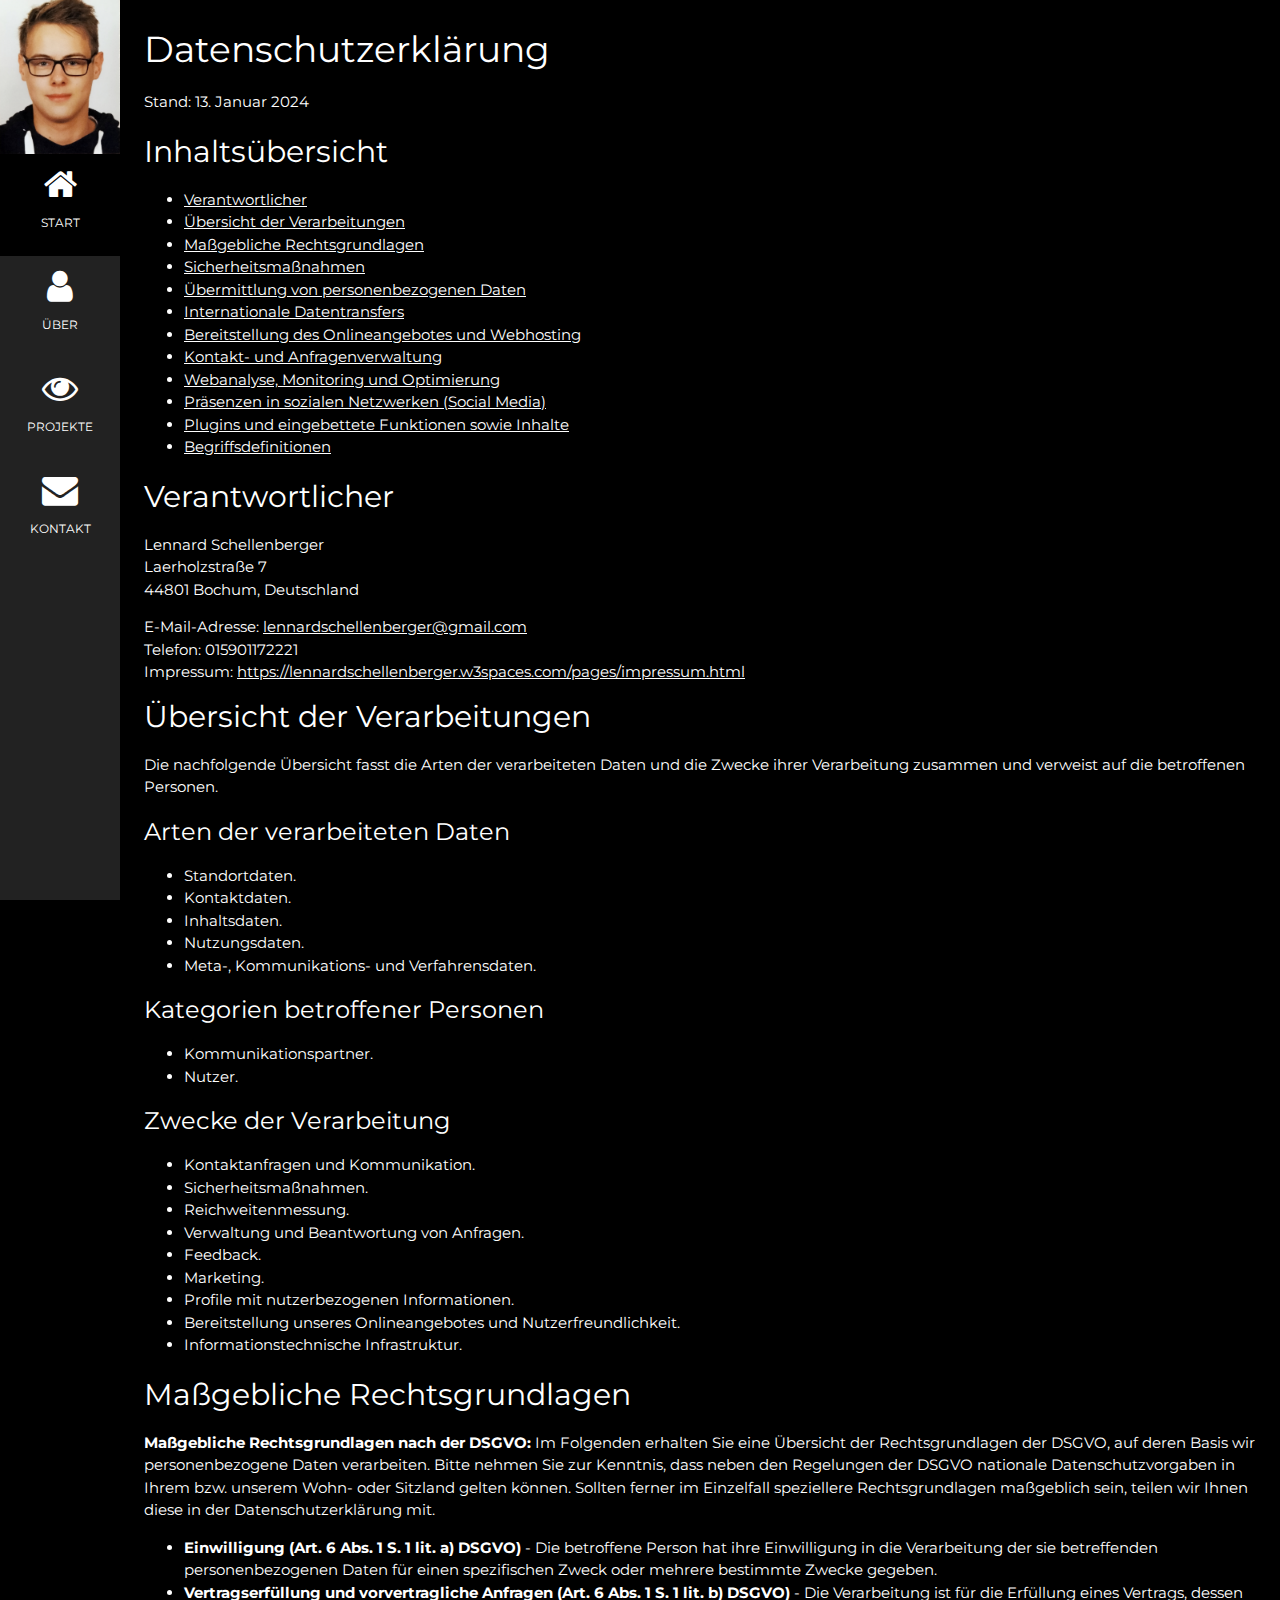
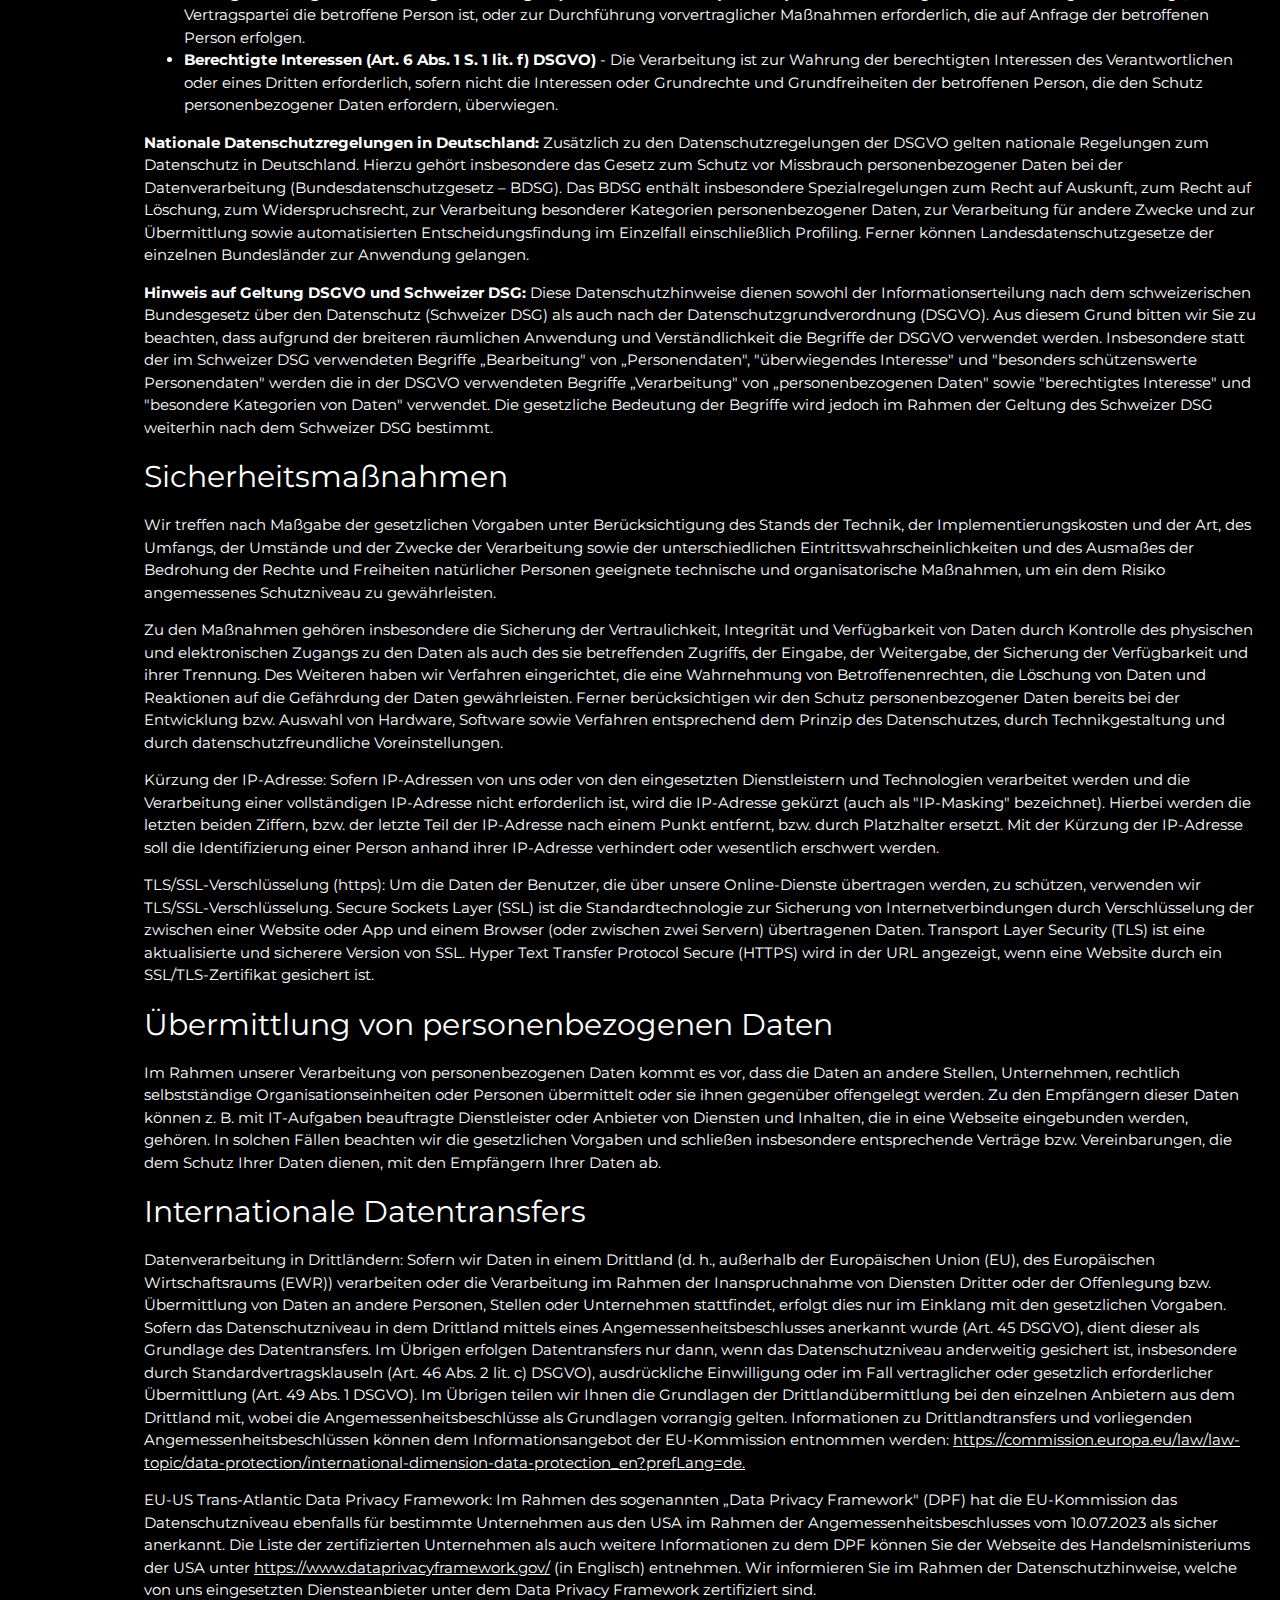
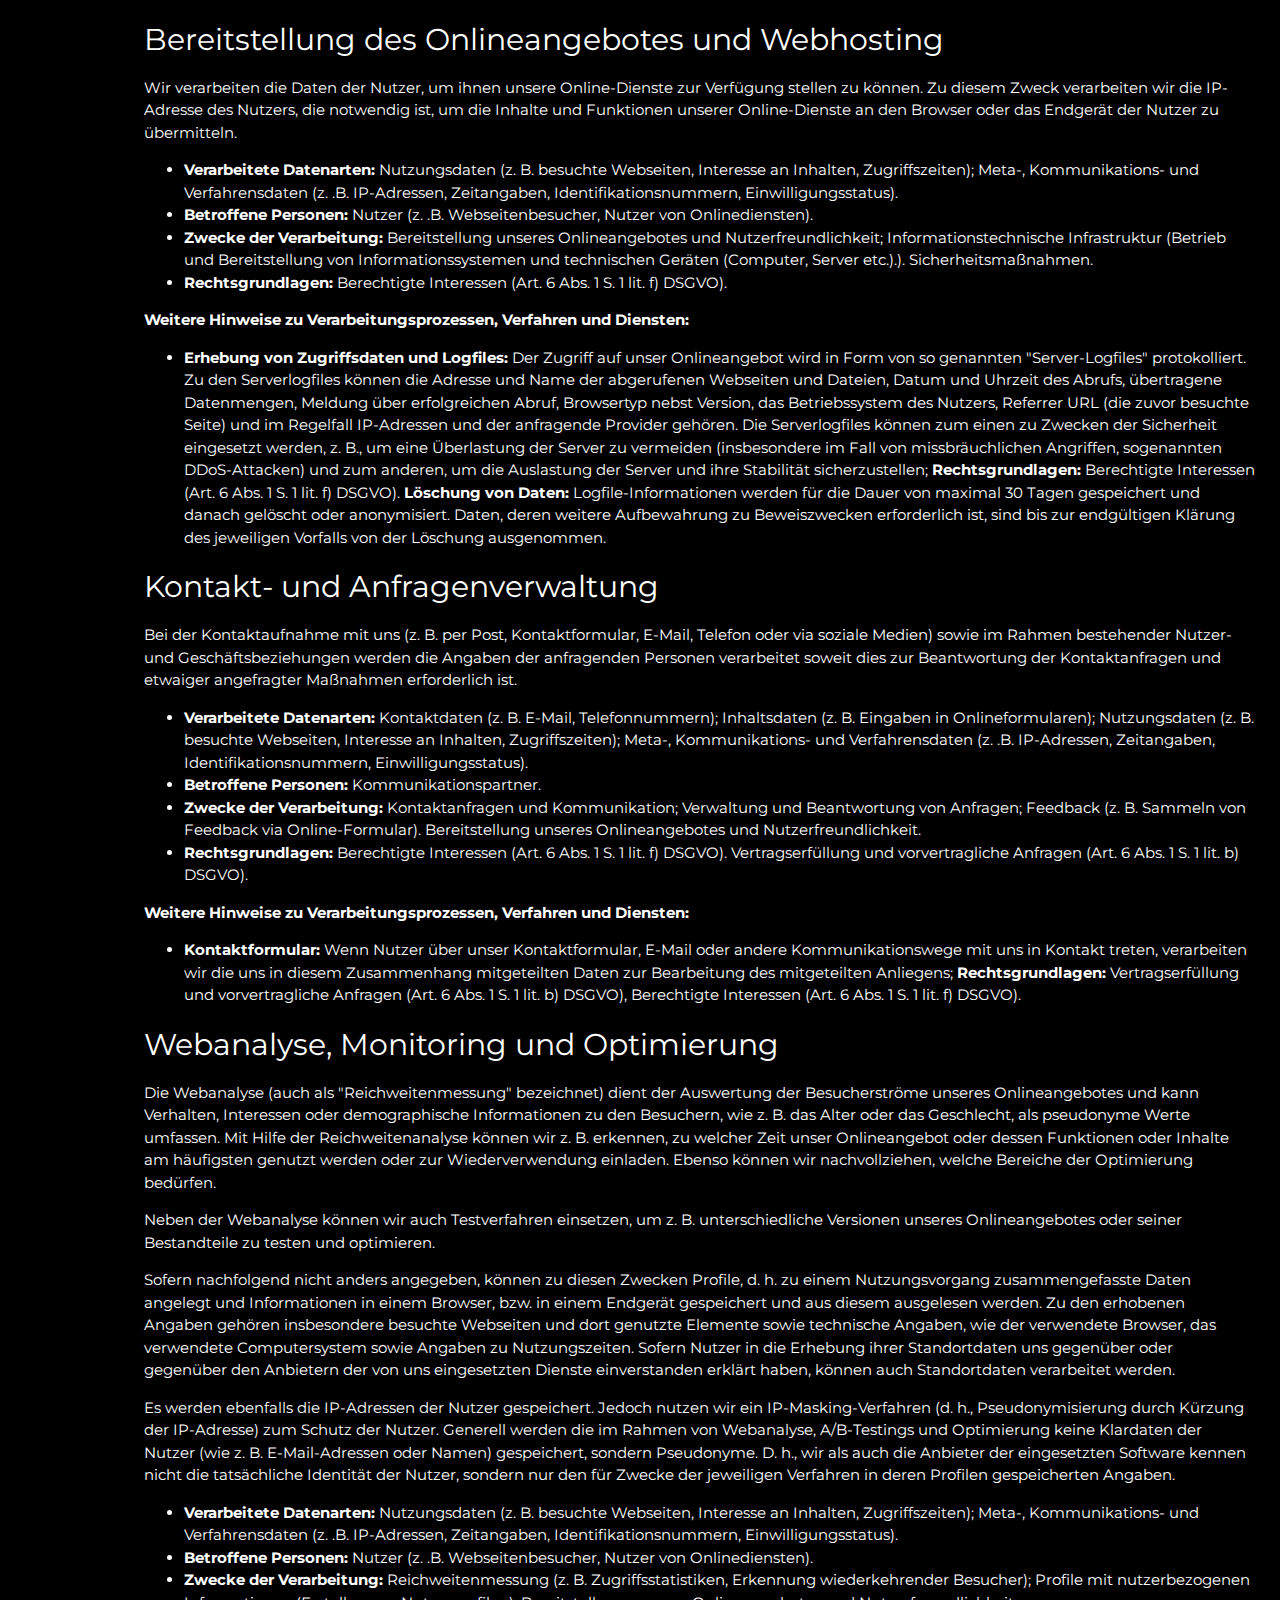
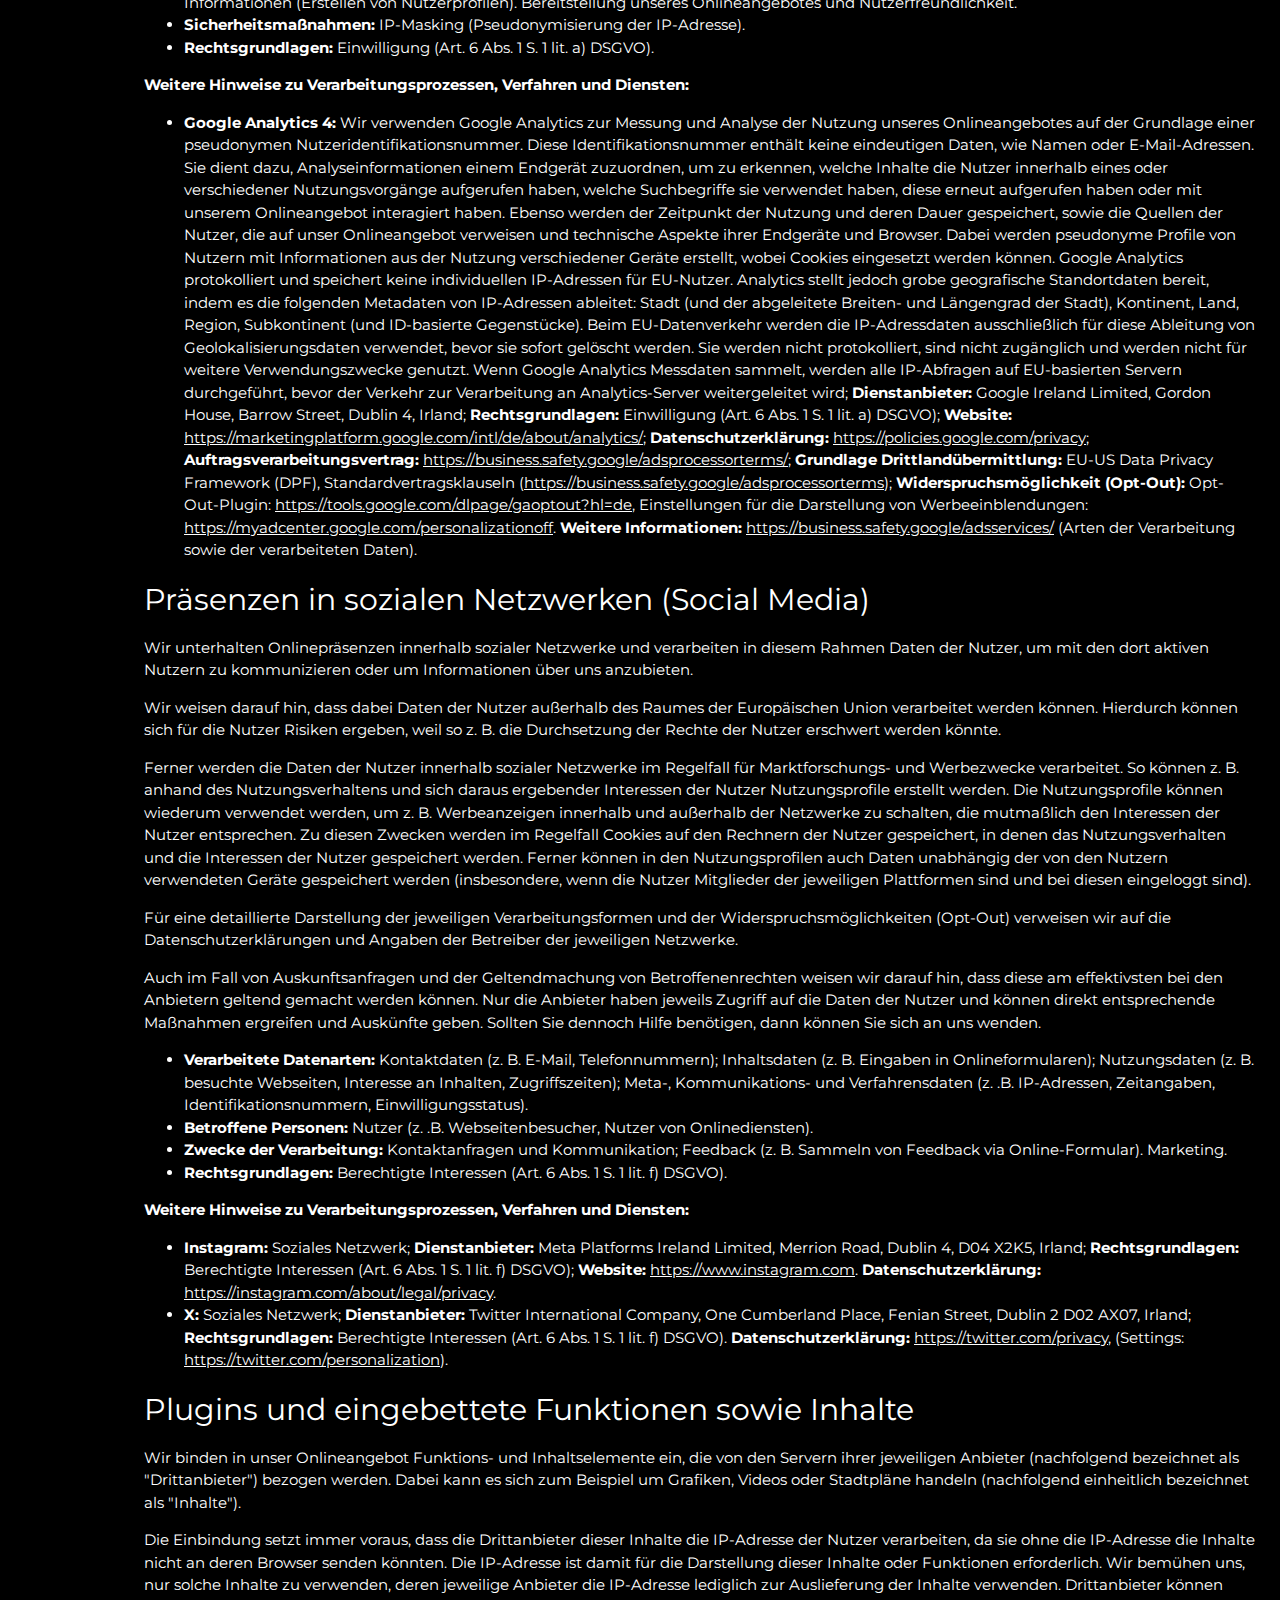
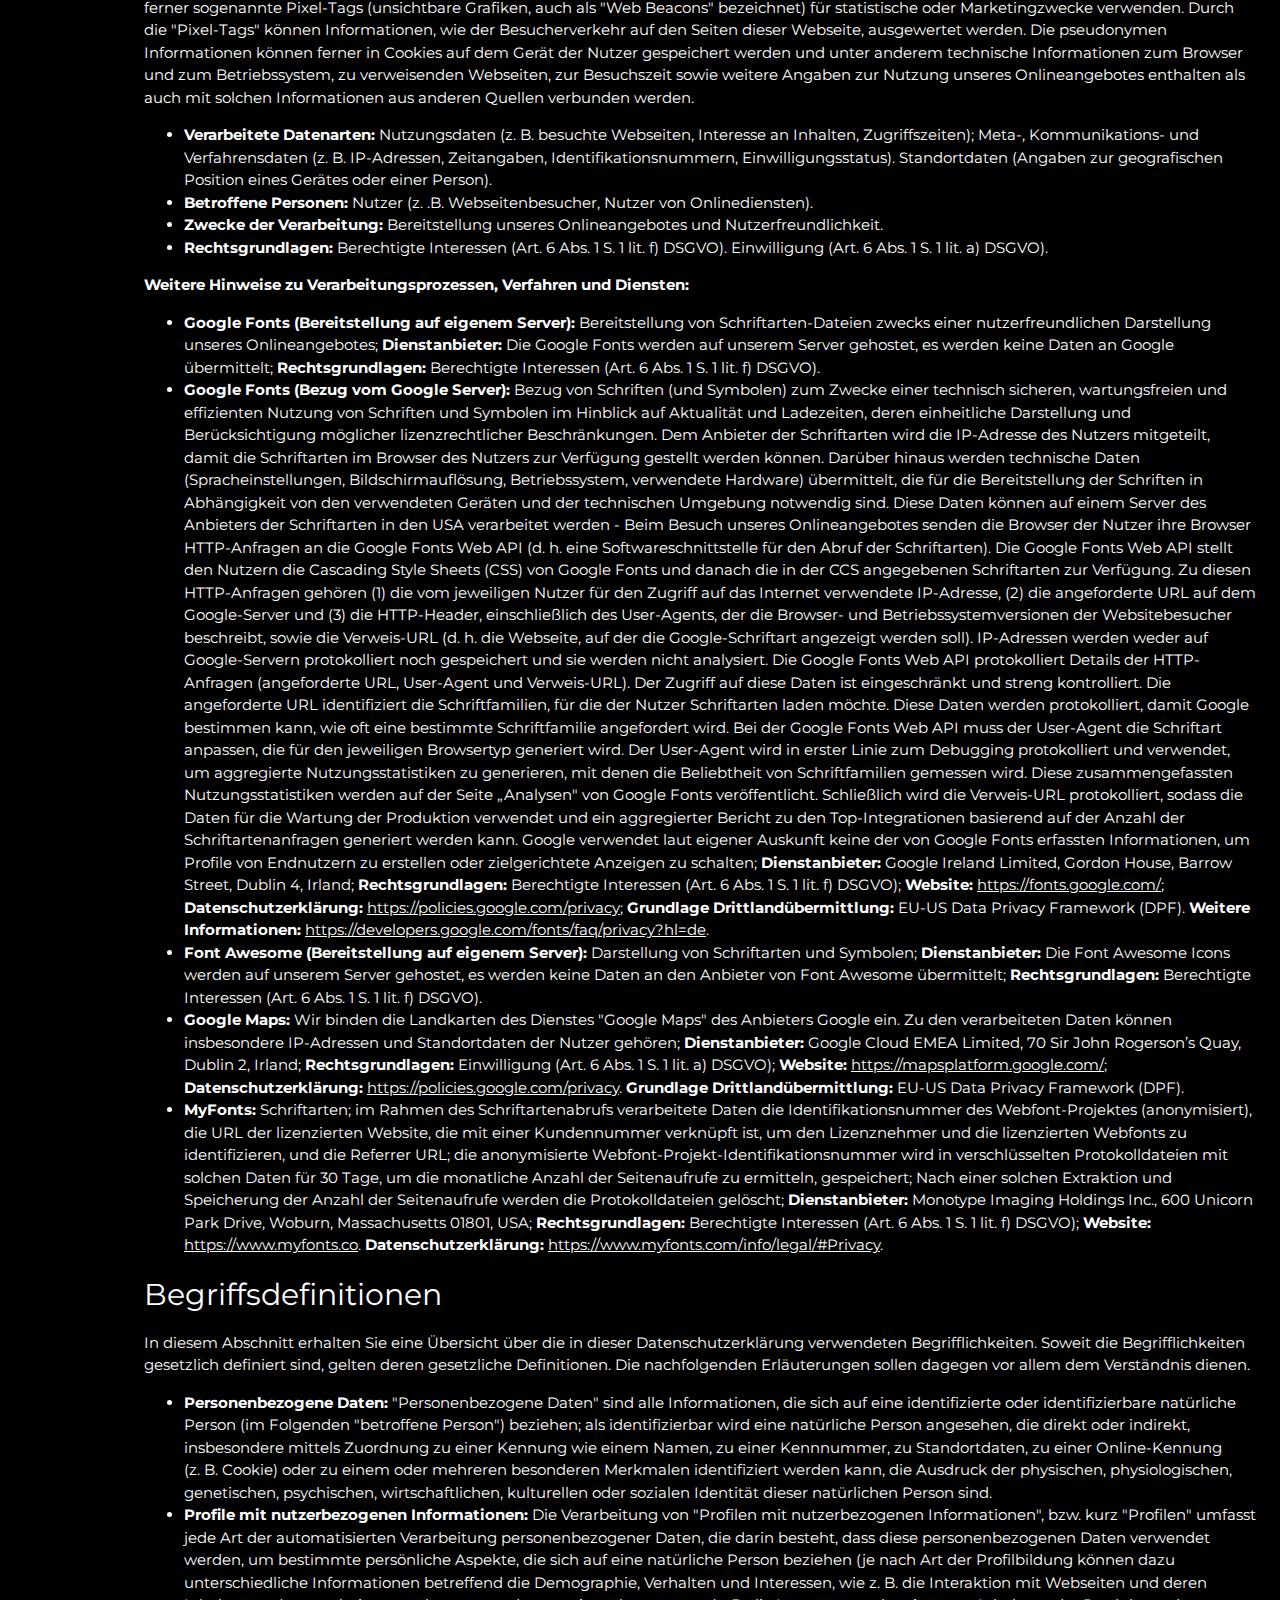
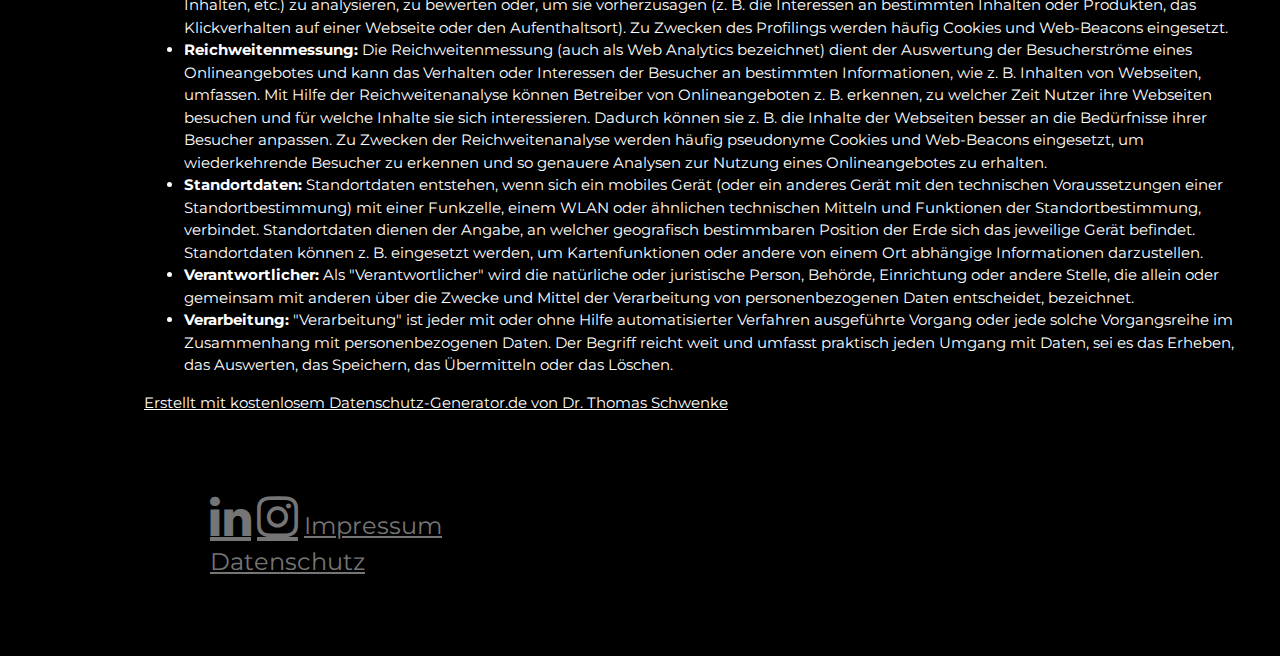
==== commit ab970177: "h" ====
--- a/pages/datenschutz.html
+++ b/pages/datenschutz.html
@@ -1,206 +1,561 @@
 <!DOCTYPE html>
 <html>
-  <head>
-    <title>Lennard Schellenberger</title>
-    <meta charset="UTF-8">
-    <meta name="viewport" content="width=device-width, initial-scale=1">
-    <link rel="stylesheet" href="./styles/index.css">
-    <link rel="stylesheet" href="https://www.w3schools.com/w3css/4/w3.css">
-    <link rel="stylesheet" href="https://fonts.googleapis.com/css?family=Montserrat">
-    <link rel="stylesheet" href="https://cdnjs.cloudflare.com/ajax/libs/font-awesome/4.7.0/css/font-awesome.min.css">
-    <script src="./scripts/index.js"></script>
-    <style>
-    body, h1,h2,h3,h4,h5,h6 {font-family: "Montserrat", sans-serif}
-    .w3-row-padding img {margin-bottom: 12px}
+
+<head>
+  <title>Lennard Schellenberger</title>
+  <meta charset="UTF-8">
+  <meta name="viewport" content="width=device-width, initial-scale=1">
+  <link rel="stylesheet" href="./styles/index.css">
+  <link rel="stylesheet" href="https://www.w3schools.com/w3css/4/w3.css">
+  <link rel="stylesheet" href="https://fonts.googleapis.com/css?family=Montserrat">
+  <link rel="stylesheet" href="https://cdnjs.cloudflare.com/ajax/libs/font-awesome/4.7.0/css/font-awesome.min.css">
+  <script src="./scripts/index.js"></script>
+  <style>
+    body,
+    h1,
+    h2,
+    h3,
+    h4,
+    h5,
+    h6 {
+      font-family: "Montserrat", sans-serif
+    }
+
+    .w3-row-padding img {
+      margin-bottom: 12px
+    }
+
     /* Set the width of the sidebar to 120px */
-    .w3-sidebar {width: 120px;background: #222;}
+    .w3-sidebar {
+      width: 120px;
+      background: #222;
+    }
+
     /* Add a left margin to the "page content" that matches the width of the sidebar (120px) */
-    #main {margin-left: 120px}
+    #main {
+      margin-left: 120px
+    }
+
     /* Remove margins from "page content" on small screens */
-    @media only screen and (max-width: 600px) {#main {margin-left: 0}}
-    </style>
-  </head>
-
-  <body class="w3-black">
-    <!-- Icon Bar (Sidebar - hidden on small screens) -->
-    <nav class="w3-sidebar w3-bar-block w3-small w3-hide-small w3-center">
-      <!-- Avatar image in top left corner -->
-      <img src="../data/lennardschellenberger.jpg" style="width:100%">
-      <a href="../index.html#" class="w3-bar-item w3-button w3-padding-large w3-black">
-        <i class="fa fa-home w3-xxlarge"></i>
-        <p>START</p>
-      </a>
-      <a href="../index.html#ueber" class="w3-bar-item w3-button w3-padding-large w3-hover-black">
-        <i class="fa fa-user w3-xxlarge"></i>
-        <p>ÜBER</p>
-      </a>
-      <a href="../index.html#projekte" class="w3-bar-item w3-button w3-padding-large w3-hover-black">
-        <i class="fa fa-eye w3-xxlarge"></i>
-        <p>PROJEKTE</p>
-      </a>
-      <a href="../index.html#kontakt" class="w3-bar-item w3-button w3-padding-large w3-hover-black">
-        <i class="fa fa-envelope w3-xxlarge"></i>
-        <p>KONTAKT</p>
-      </a>
-      <!-- <img src="qr-code.png" alt="QR Code" title="lennardschellenberger.w3spaces.com" class="qr-code"> -->
-    </nav>
-
-    <!-- Navbar on small screens (Hidden on medium and large screens) -->
-    <div class="w3-top w3-hide-large w3-hide-medium" id="myNavbar">
-      <div class="w3-bar w3-black w3-opacity w3-hover-opacity-off w3-center w3-small">
-        <a href="../index.html#" class="w3-bar-item w3-button" style="width:25% !important">START</a>
-        <a href="../index.html#ueber" class="w3-bar-item w3-button" style="width:25% !important">ÜBER</a>
-        <a href="../index.html#projekte" class="w3-bar-item w3-button" style="width:25% !important">PROJEKTE</a>
-        <a href="../index.html#kontakt" class="w3-bar-item w3-button" style="width:25% !important">KONTAKT</a>
-      </div>
+    @media only screen and (max-width: 600px) {
+      #main {
+        margin-left: 0
+      }
+    }
+  </style>
+</head>
+
+<body class="w3-black">
+  <!-- Icon Bar (Sidebar - hidden on small screens) -->
+  <nav class="w3-sidebar w3-bar-block w3-small w3-hide-small w3-center">
+    <!-- Avatar image in top left corner -->
+    <img src="../data/lennardschellenberger.jpg" style="width:100%">
+    <a href="../index.html#" class="w3-bar-item w3-button w3-padding-large w3-black">
+      <i class="fa fa-home w3-xxlarge"></i>
+      <p>START</p>
+    </a>
+    <a href="../index.html#ueber" class="w3-bar-item w3-button w3-padding-large w3-hover-black">
+      <i class="fa fa-user w3-xxlarge"></i>
+      <p>ÜBER</p>
+    </a>
+    <a href="../index.html#projekte" class="w3-bar-item w3-button w3-padding-large w3-hover-black">
+      <i class="fa fa-eye w3-xxlarge"></i>
+      <p>PROJEKTE</p>
+    </a>
+    <a href="../index.html#kontakt" class="w3-bar-item w3-button w3-padding-large w3-hover-black">
+      <i class="fa fa-envelope w3-xxlarge"></i>
+      <p>KONTAKT</p>
+    </a>
+    <!-- <img src="qr-code.png" alt="QR Code" title="lennardschellenberger.w3spaces.com" class="qr-code"> -->
+  </nav>
+
+  <!-- Navbar on small screens (Hidden on medium and large screens) -->
+  <div class="w3-top w3-hide-large w3-hide-medium" id="myNavbar">
+    <div class="w3-bar w3-black w3-opacity w3-hover-opacity-off w3-center w3-small">
+      <a href="../index.html#" class="w3-bar-item w3-button" style="width:25% !important">START</a>
+      <a href="../index.html#ueber" class="w3-bar-item w3-button" style="width:25% !important">ÜBER</a>
+      <a href="../index.html#projekte" class="w3-bar-item w3-button" style="width:25% !important">PROJEKTE</a>
+      <a href="../index.html#kontakt" class="w3-bar-item w3-button" style="width:25% !important">KONTAKT</a>
     </div>
-
-    <!-- Page Content -->
-    <div class="w3-padding-large" id="main">
-      <!-- Header/Home -->
-        <h1>Datenschutzerklärung</h1>
-        <p>Stand: 13. Januar 2024</p>
-
-        <h2>Inhaltsübersicht</h2>
-        <ul class="index">
-            <li><a class="index-link" href="#m3">Verantwortlicher</a></li>
-            <li><a class="index-link" href="#mOverview">Übersicht der Verarbeitungen</a></li>
-            <li><a class="index-link" href="#m2427">Maßgebliche Rechtsgrundlagen</a></li>
-            <li><a class="index-link" href="#m27">Sicherheitsmaßnahmen</a></li>
-            <li><a class="index-link" href="#m25">Übermittlung von personenbezogenen Daten</a></li>
-            <li><a class="index-link" href="#m24">Internationale Datentransfers</a></li>
-            <li><a class="index-link" href="#m225">Bereitstellung des Onlineangebotes und Webhosting</a></li>
-            <li><a class="index-link" href="#m182">Kontakt- und Anfragenverwaltung</a></li>
-            <li><a class="index-link" href="#m263">Webanalyse, Monitoring und Optimierung</a></li>
-            <li><a class="index-link" href="#m136">Präsenzen in sozialen Netzwerken (Social Media)</a></li>
-            <li><a class="index-link" href="#m328">Plugins und eingebettete Funktionen sowie Inhalte</a></li>
-            <li><a class="index-link" href="#m42">Begriffsdefinitionen</a></li>
-        </ul>
-
-        <h2 id="m3">Verantwortlicher</h2>
-        <p> 
-            Lennard Schellenberger<br>
-            Laerholzstraße 7<br>
-            44801 Bochum, Deutschland
-        </p>
-        E-Mail-Adresse: <a href="mailto:lennardschellenberger@gmail.com">lennardschellenberger@gmail.com</a><br>
-        Telefon: 015901172221<br>
-        Impressum: <a href="https://lennardschellenberger.w3spaces.com/pages/impressum.html" target="_blank">https://lennardschellenberger.w3spaces.com/pages/impressum.html</a>
-
-        <h2 id="mOverview">Übersicht der Verarbeitungen</h2>
-        <p>Die nachfolgende Übersicht fasst die Arten der verarbeiteten Daten und die Zwecke ihrer Verarbeitung zusammen und verweist auf die betroffenen Personen.</p>
-        
-        <h3>Arten der verarbeiteten Daten</h3>
-        <ul>
-            <li>Standortdaten.</li>
-            <li>Kontaktdaten.</li>
-            <li>Inhaltsdaten.</li>
-            <li>Nutzungsdaten.</li>
-            <li>Meta-, Kommunikations- und Verfahrensdaten.</li>
-        </ul>
-        
-        <h3>Kategorien betroffener Personen</h3>
-        <ul>
-            <li>Kommunikationspartner.</li>
-            <li>Nutzer.</li></ul>
-        <h3>Zwecke der Verarbeitung</h3>
-        <ul>
-            <li>Kontaktanfragen und Kommunikation.</li>
-            <li>Sicherheitsmaßnahmen.</li>
-            <li>Reichweitenmessung.</li>
-            <li>Verwaltung und Beantwortung von Anfragen.</li>
-            <li>Feedback.</li>
-            <li>Marketing.</li>
-            <li>Profile mit nutzerbezogenen Informationen.</li>
-            <li>Bereitstellung unseres Onlineangebotes und Nutzerfreundlichkeit.</li>
-            <li>Informationstechnische Infrastruktur.</li>
-        </ul>
-        
-        <h2 id="m2427">Maßgebliche Rechtsgrundlagen</h2>
-        <p><strong>Maßgebliche Rechtsgrundlagen nach der DSGVO: </strong>Im Folgenden erhalten Sie eine Übersicht der Rechtsgrundlagen der DSGVO, auf deren Basis wir personenbezogene Daten verarbeiten. Bitte nehmen Sie zur Kenntnis, dass neben den Regelungen der DSGVO nationale Datenschutzvorgaben in Ihrem bzw. unserem Wohn- oder Sitzland gelten können. Sollten ferner im Einzelfall speziellere Rechtsgrundlagen maßgeblich sein, teilen wir Ihnen diese in der Datenschutzerklärung mit.</p>
-        <ul>
-            <li><strong>Einwilligung (Art. 6 Abs. 1 S. 1 lit. a) DSGVO)</strong> - Die betroffene Person hat ihre Einwilligung in die Verarbeitung der sie betreffenden personenbezogenen Daten für einen spezifischen Zweck oder mehrere bestimmte Zwecke gegeben.</li>
-            <li><strong>Vertragserfüllung und vorvertragliche Anfragen (Art. 6 Abs. 1 S. 1 lit. b) DSGVO)</strong> - Die Verarbeitung ist für die Erfüllung eines Vertrags, dessen Vertragspartei die betroffene Person ist, oder zur Durchführung vorvertraglicher Maßnahmen erforderlich, die auf Anfrage der betroffenen Person erfolgen.</li>
-            <li><strong>Berechtigte Interessen (Art. 6 Abs. 1 S. 1 lit. f) DSGVO)</strong> - Die Verarbeitung ist zur Wahrung der berechtigten Interessen des Verantwortlichen oder eines Dritten erforderlich, sofern nicht die Interessen oder Grundrechte und Grundfreiheiten der betroffenen Person, die den Schutz personenbezogener Daten erfordern, überwiegen.</li>
-        </ul>
-        <p><strong>Nationale Datenschutzregelungen in Deutschland: </strong>Zusätzlich zu den Datenschutzregelungen der DSGVO gelten nationale Regelungen zum Datenschutz in Deutschland. Hierzu gehört insbesondere das Gesetz zum Schutz vor Missbrauch personenbezogener Daten bei der Datenverarbeitung (Bundesdatenschutzgesetz – BDSG). Das BDSG enthält insbesondere Spezialregelungen zum Recht auf Auskunft, zum Recht auf Löschung, zum Widerspruchsrecht, zur Verarbeitung besonderer Kategorien personenbezogener Daten, zur Verarbeitung für andere Zwecke und zur Übermittlung sowie automatisierten Entscheidungsfindung im Einzelfall einschließlich Profiling. Ferner können Landesdatenschutzgesetze der einzelnen Bundesländer zur Anwendung gelangen.</p>
-        <p><strong>Hinweis auf Geltung DSGVO und Schweizer DSG: </strong>Diese Datenschutzhinweise dienen sowohl der Informationserteilung nach dem schweizerischen Bundesgesetz über den Datenschutz (Schweizer DSG) als auch nach der Datenschutzgrundverordnung (DSGVO). Aus diesem Grund bitten wir Sie zu beachten, dass aufgrund der breiteren räumlichen Anwendung und Verständlichkeit die Begriffe der DSGVO verwendet werden. Insbesondere statt der im Schweizer DSG verwendeten Begriffe „Bearbeitung" von „Personendaten", "überwiegendes Interesse" und "besonders schützenswerte Personendaten" werden die in der DSGVO verwendeten Begriffe „Verarbeitung" von „personenbezogenen Daten" sowie "berechtigtes Interesse" und "besondere Kategorien von Daten" verwendet. Die gesetzliche Bedeutung der Begriffe wird jedoch im Rahmen der Geltung des Schweizer DSG weiterhin nach dem Schweizer DSG bestimmt.</p>
-
-        <h2 id="m27">Sicherheitsmaßnahmen</h2>
-        <p>Wir treffen nach Maßgabe der gesetzlichen Vorgaben unter Berücksichtigung des Stands der Technik, der Implementierungskosten und der Art, des Umfangs, der Umstände und der Zwecke der Verarbeitung sowie der unterschiedlichen Eintrittswahrscheinlichkeiten und des Ausmaßes der Bedrohung der Rechte und Freiheiten natürlicher Personen geeignete technische und organisatorische Maßnahmen, um ein dem Risiko angemessenes Schutzniveau zu gewährleisten.</p>
-        <p>Zu den Maßnahmen gehören insbesondere die Sicherung der Vertraulichkeit, Integrität und Verfügbarkeit von Daten durch Kontrolle des physischen und elektronischen Zugangs zu den Daten als auch des sie betreffenden Zugriffs, der Eingabe, der Weitergabe, der Sicherung der Verfügbarkeit und ihrer Trennung. Des Weiteren haben wir Verfahren eingerichtet, die eine Wahrnehmung von Betroffenenrechten, die Löschung von Daten und Reaktionen auf die Gefährdung der Daten gewährleisten. Ferner berücksichtigen wir den Schutz personenbezogener Daten bereits bei der Entwicklung bzw. Auswahl von Hardware, Software sowie Verfahren entsprechend dem Prinzip des Datenschutzes, durch Technikgestaltung und durch datenschutzfreundliche Voreinstellungen.</p>
-        <p>Kürzung der IP-Adresse: Sofern IP-Adressen von uns oder von den eingesetzten Dienstleistern und Technologien verarbeitet werden und die Verarbeitung einer vollständigen IP-Adresse nicht erforderlich ist, wird die IP-Adresse gekürzt (auch als "IP-Masking" bezeichnet). Hierbei werden die letzten beiden Ziffern, bzw. der letzte Teil der IP-Adresse nach einem Punkt entfernt, bzw. durch Platzhalter ersetzt. Mit der Kürzung der IP-Adresse soll die Identifizierung einer Person anhand ihrer IP-Adresse verhindert oder wesentlich erschwert werden.</p>
-        <p>TLS/SSL-Verschlüsselung (https): Um die Daten der Benutzer, die über unsere Online-Dienste übertragen werden, zu schützen, verwenden wir TLS/SSL-Verschlüsselung. Secure Sockets Layer (SSL) ist die Standardtechnologie zur Sicherung von Internetverbindungen durch Verschlüsselung der zwischen einer Website oder App und einem Browser (oder zwischen zwei Servern) übertragenen Daten. Transport Layer Security (TLS) ist eine aktualisierte und sicherere Version von SSL. Hyper Text Transfer Protocol Secure (HTTPS) wird in der URL angezeigt, wenn eine Website durch ein SSL/TLS-Zertifikat gesichert ist.</p>
-
-        <h2 id="m25">Übermittlung von personenbezogenen Daten</h2>
-        <p>Im Rahmen unserer Verarbeitung von personenbezogenen Daten kommt es vor, dass die Daten an andere Stellen, Unternehmen, rechtlich selbstständige Organisationseinheiten oder Personen übermittelt oder sie ihnen gegenüber offengelegt werden. Zu den Empfängern dieser Daten können z. B. mit IT-Aufgaben beauftragte Dienstleister oder Anbieter von Diensten und Inhalten, die in eine Webseite eingebunden werden, gehören. In solchen Fällen beachten wir die gesetzlichen Vorgaben und schließen insbesondere entsprechende Verträge bzw. Vereinbarungen, die dem Schutz Ihrer Daten dienen, mit den Empfängern Ihrer Daten ab.</p>
-
-        <h2 id="m24">Internationale Datentransfers</h2><p>Datenverarbeitung in Drittländern: Sofern wir Daten in einem Drittland (d. h., außerhalb der Europäischen Union (EU), des Europäischen Wirtschaftsraums (EWR)) verarbeiten oder die Verarbeitung im Rahmen der Inanspruchnahme von Diensten Dritter oder der Offenlegung bzw. Übermittlung von Daten an andere Personen, Stellen oder Unternehmen stattfindet, erfolgt dies nur im Einklang mit den gesetzlichen Vorgaben. Sofern das Datenschutzniveau in dem Drittland mittels eines Angemessenheitsbeschlusses anerkannt wurde (Art. 45 DSGVO), dient dieser als Grundlage des Datentransfers. Im Übrigen erfolgen Datentransfers nur dann, wenn das Datenschutzniveau anderweitig gesichert ist, insbesondere durch Standardvertragsklauseln (Art. 46 Abs. 2 lit. c) DSGVO), ausdrückliche Einwilligung oder im Fall vertraglicher oder gesetzlich erforderlicher Übermittlung (Art. 49 Abs. 1 DSGVO). Im Übrigen teilen wir Ihnen die Grundlagen der Drittlandübermittlung bei den einzelnen Anbietern aus dem Drittland mit, wobei die Angemessenheitsbeschlüsse als Grundlagen vorrangig gelten. Informationen zu Drittlandtransfers und vorliegenden Angemessenheitsbeschlüssen können dem Informationsangebot der EU-Kommission entnommen werden: <a href="https://commission.europa.eu/law/law-topic/data-protection/international-dimension-data-protection_en?prefLang=de" target="_blank">https://commission.europa.eu/law/law-topic/data-protection/international-dimension-data-protection_en?prefLang=de.</a></p>
-        <p>EU-US Trans-Atlantic Data Privacy Framework: Im Rahmen des sogenannten „Data Privacy Framework" (DPF) hat die EU-Kommission das Datenschutzniveau ebenfalls für bestimmte Unternehmen aus den USA im Rahmen der Angemessenheitsbeschlusses vom 10.07.2023 als sicher anerkannt. Die Liste der zertifizierten Unternehmen als auch weitere Informationen zu dem DPF können Sie der Webseite des Handelsministeriums der USA unter <a href="https://www.dataprivacyframework.gov/" target="_blank">https://www.dataprivacyframework.gov/</a> (in Englisch) entnehmen. Wir informieren Sie im Rahmen der Datenschutzhinweise, welche von uns eingesetzten Diensteanbieter unter dem Data Privacy Framework zertifiziert sind.</p>
-
-        <h2 id="m225">Bereitstellung des Onlineangebotes und Webhosting</h2>
-        <p>Wir verarbeiten die Daten der Nutzer, um ihnen unsere Online-Dienste zur Verfügung stellen zu können. Zu diesem Zweck verarbeiten wir die IP-Adresse des Nutzers, die notwendig ist, um die Inhalte und Funktionen unserer Online-Dienste an den Browser oder das Endgerät der Nutzer zu übermitteln.</p>
-        <ul class="m-elements">
-            <li><strong>Verarbeitete Datenarten:</strong> Nutzungsdaten (z. B. besuchte Webseiten, Interesse an Inhalten, Zugriffszeiten); Meta-, Kommunikations- und Verfahrensdaten (z. .B. IP-Adressen, Zeitangaben, Identifikationsnummern, Einwilligungsstatus).</li>
-            <li><strong>Betroffene Personen:</strong> Nutzer (z. .B. Webseitenbesucher, Nutzer von Onlinediensten).</li>
-            <li><strong>Zwecke der Verarbeitung:</strong> Bereitstellung unseres Onlineangebotes und Nutzerfreundlichkeit; Informationstechnische Infrastruktur (Betrieb und Bereitstellung von Informationssystemen und technischen Geräten (Computer, Server etc.).). Sicherheitsmaßnahmen.</li>
-            <li class=""><strong>Rechtsgrundlagen:</strong> Berechtigte Interessen (Art. 6 Abs. 1 S. 1 lit. f) DSGVO).</li>
-        </ul><p><strong>Weitere Hinweise zu Verarbeitungsprozessen, Verfahren und Diensten:</strong></p><ul class="m-elements">
-            <li><strong>Erhebung von Zugriffsdaten und Logfiles: </strong>Der Zugriff auf unser Onlineangebot wird in Form von so genannten "Server-Logfiles" protokolliert. Zu den Serverlogfiles können die Adresse und Name der abgerufenen Webseiten und Dateien, Datum und Uhrzeit des Abrufs, übertragene Datenmengen, Meldung über erfolgreichen Abruf, Browsertyp nebst Version, das Betriebssystem des Nutzers, Referrer URL (die zuvor besuchte Seite) und im Regelfall IP-Adressen und der anfragende Provider gehören. Die Serverlogfiles können zum einen zu Zwecken der Sicherheit eingesetzt werden, z. B., um eine Überlastung der Server zu vermeiden (insbesondere im Fall von missbräuchlichen Angriffen, sogenannten DDoS-Attacken) und zum anderen, um die Auslastung der Server und ihre Stabilität sicherzustellen; <span class=""><strong>Rechtsgrundlagen:</strong> Berechtigte Interessen (Art. 6 Abs. 1 S. 1 lit. f) DSGVO). </span><strong>Löschung von Daten:</strong> Logfile-Informationen werden für die Dauer von maximal 30 Tagen gespeichert und danach gelöscht oder anonymisiert. Daten, deren weitere Aufbewahrung zu Beweiszwecken erforderlich ist, sind bis zur endgültigen Klärung des jeweiligen Vorfalls von der Löschung ausgenommen.</li>
-        </ul>
-
-        <h2 id="m182">Kontakt- und Anfragenverwaltung</h2>
-        <p>Bei der Kontaktaufnahme mit uns (z. B. per Post, Kontaktformular, E-Mail, Telefon oder via soziale Medien) sowie im Rahmen bestehender Nutzer- und Geschäftsbeziehungen werden die Angaben der anfragenden Personen verarbeitet soweit dies zur Beantwortung der Kontaktanfragen und etwaiger angefragter Maßnahmen erforderlich ist.</p>
-        <ul class="m-elements">
-            <li><strong>Verarbeitete Datenarten:</strong> Kontaktdaten (z. B. E-Mail, Telefonnummern); Inhaltsdaten (z. B. Eingaben in Onlineformularen); Nutzungsdaten (z. B. besuchte Webseiten, Interesse an Inhalten, Zugriffszeiten); Meta-, Kommunikations- und Verfahrensdaten (z. .B. IP-Adressen, Zeitangaben, Identifikationsnummern, Einwilligungsstatus).</li><li><strong>Betroffene Personen:</strong> Kommunikationspartner.</li><li><strong>Zwecke der Verarbeitung:</strong> Kontaktanfragen und Kommunikation; Verwaltung und Beantwortung von Anfragen; Feedback (z. B. Sammeln von Feedback via Online-Formular). Bereitstellung unseres Onlineangebotes und Nutzerfreundlichkeit.</li><li class=""><strong>Rechtsgrundlagen:</strong> Berechtigte Interessen (Art. 6 Abs. 1 S. 1 lit. f) DSGVO). Vertragserfüllung und vorvertragliche Anfragen (Art. 6 Abs. 1 S. 1 lit. b) DSGVO).</li></ul><p><strong>Weitere Hinweise zu Verarbeitungsprozessen, Verfahren und Diensten:</strong></p><ul class="m-elements"><li><strong>Kontaktformular: </strong>Wenn Nutzer über unser Kontaktformular, E-Mail oder andere Kommunikationswege mit uns in Kontakt treten, verarbeiten wir die uns in diesem Zusammenhang mitgeteilten Daten zur Bearbeitung des mitgeteilten Anliegens; <span class=""><strong>Rechtsgrundlagen:</strong> Vertragserfüllung und vorvertragliche Anfragen (Art. 6 Abs. 1 S. 1 lit. b) DSGVO), Berechtigte Interessen (Art. 6 Abs. 1 S. 1 lit. f) DSGVO).</span></li></ul>
-        
-        <h2 id="m263">Webanalyse, Monitoring und Optimierung</h2><p>Die Webanalyse (auch als "Reichweitenmessung" bezeichnet) dient der Auswertung der Besucherströme unseres Onlineangebotes und kann Verhalten, Interessen oder demographische Informationen zu den Besuchern, wie z. B. das Alter oder das Geschlecht, als pseudonyme Werte umfassen. Mit Hilfe der Reichweitenanalyse können wir z. B. erkennen, zu welcher Zeit unser Onlineangebot oder dessen Funktionen oder Inhalte am häufigsten genutzt werden oder zur Wiederverwendung einladen. Ebenso können wir nachvollziehen, welche Bereiche der Optimierung bedürfen. </p>
-        <p>Neben der Webanalyse können wir auch Testverfahren einsetzen, um z. B. unterschiedliche Versionen unseres Onlineangebotes oder seiner Bestandteile zu testen und optimieren.</p>
-        <p>Sofern nachfolgend nicht anders angegeben, können zu diesen Zwecken Profile, d. h. zu einem Nutzungsvorgang zusammengefasste Daten angelegt und Informationen in einem Browser, bzw. in einem Endgerät gespeichert und aus diesem ausgelesen werden. Zu den erhobenen Angaben gehören insbesondere besuchte Webseiten und dort genutzte Elemente sowie technische Angaben, wie der verwendete Browser, das verwendete Computersystem sowie Angaben zu Nutzungszeiten. Sofern Nutzer in die Erhebung ihrer Standortdaten uns gegenüber oder gegenüber den Anbietern der von uns eingesetzten Dienste einverstanden erklärt haben, können auch Standortdaten verarbeitet werden.</p>
-        <p>Es werden ebenfalls die IP-Adressen der Nutzer gespeichert. Jedoch nutzen wir ein IP-Masking-Verfahren (d. h., Pseudonymisierung durch Kürzung der IP-Adresse) zum Schutz der Nutzer. Generell werden die im Rahmen von Webanalyse, A/B-Testings und Optimierung keine Klardaten der Nutzer (wie z. B. E-Mail-Adressen oder Namen) gespeichert, sondern Pseudonyme. D. h., wir als auch die Anbieter der eingesetzten Software kennen nicht die tatsächliche Identität der Nutzer, sondern nur den für Zwecke der jeweiligen Verfahren in deren Profilen gespeicherten Angaben.</p>
-        <ul class="m-elements">
-            <li><strong>Verarbeitete Datenarten:</strong> Nutzungsdaten (z. B. besuchte Webseiten, Interesse an Inhalten, Zugriffszeiten); Meta-, Kommunikations- und Verfahrensdaten (z. .B. IP-Adressen, Zeitangaben, Identifikationsnummern, Einwilligungsstatus).</li>
-            <li><strong>Betroffene Personen:</strong> Nutzer (z. .B. Webseitenbesucher, Nutzer von Onlinediensten).</li>
-            <li><strong>Zwecke der Verarbeitung:</strong> Reichweitenmessung (z. B. Zugriffsstatistiken, Erkennung wiederkehrender Besucher); Profile mit nutzerbezogenen Informationen (Erstellen von Nutzerprofilen). Bereitstellung unseres Onlineangebotes und Nutzerfreundlichkeit.</li>
-            <li><strong>Sicherheitsmaßnahmen:</strong> IP-Masking (Pseudonymisierung der IP-Adresse).</li>
-            <li class=""><strong>Rechtsgrundlagen:</strong> Einwilligung (Art. 6 Abs. 1 S. 1 lit. a) DSGVO).</li>
-        </ul><p><strong>Weitere Hinweise zu Verarbeitungsprozessen, Verfahren und Diensten:</strong></p>
-        <ul class="m-elements">
-            <li><strong>Google Analytics 4: </strong>Wir verwenden Google Analytics zur Messung und Analyse der Nutzung unseres Onlineangebotes auf der Grundlage einer pseudonymen Nutzeridentifikationsnummer. Diese Identifikationsnummer enthält keine eindeutigen Daten, wie Namen oder E-Mail-Adressen. Sie dient dazu, Analyseinformationen einem Endgerät zuzuordnen, um zu erkennen, welche Inhalte die Nutzer innerhalb eines oder verschiedener Nutzungsvorgänge aufgerufen haben, welche Suchbegriffe sie verwendet haben, diese erneut aufgerufen haben oder mit unserem Onlineangebot interagiert haben. Ebenso werden der Zeitpunkt der Nutzung und deren Dauer gespeichert, sowie die Quellen der Nutzer, die auf unser Onlineangebot verweisen und technische Aspekte ihrer Endgeräte und Browser. Dabei werden pseudonyme Profile von Nutzern mit Informationen aus der Nutzung verschiedener Geräte erstellt, wobei Cookies eingesetzt werden können. Google Analytics protokolliert und speichert keine individuellen IP-Adressen für EU-Nutzer. Analytics stellt jedoch grobe geografische Standortdaten bereit, indem es die folgenden Metadaten von IP-Adressen ableitet: Stadt (und der abgeleitete Breiten- und Längengrad der Stadt), Kontinent, Land, Region, Subkontinent (und ID-basierte Gegenstücke). Beim EU-Datenverkehr werden die IP-Adressdaten ausschließlich für diese Ableitung von Geolokalisierungsdaten verwendet, bevor sie sofort gelöscht werden. Sie werden nicht protokolliert, sind nicht zugänglich und werden nicht für weitere Verwendungszwecke genutzt. Wenn Google Analytics Messdaten sammelt, werden alle IP-Abfragen auf EU-basierten Servern durchgeführt, bevor der Verkehr zur Verarbeitung an Analytics-Server weitergeleitet wird; <strong>Dienstanbieter:</strong> Google Ireland Limited, Gordon House, Barrow Street, Dublin 4, Irland; <span class=""><strong>Rechtsgrundlagen:</strong> Einwilligung (Art. 6 Abs. 1 S. 1 lit. a) DSGVO); </span><strong>Website:</strong> <a href="https://marketingplatform.google.com/intl/de/about/analytics/" target="_blank">https://marketingplatform.google.com/intl/de/about/analytics/</a>; <strong>Datenschutzerklärung:</strong> <a href="https://policies.google.com/privacy" target="_blank">https://policies.google.com/privacy</a>; <strong>Auftragsverarbeitungsvertrag:</strong> <a href="https://business.safety.google/adsprocessorterms/" target="_blank">https://business.safety.google/adsprocessorterms/</a>; <strong>Grundlage Drittlandübermittlung:</strong> <span class=""> EU-US Data Privacy Framework (DPF), </span>Standardvertragsklauseln (<a href="https://business.safety.google/adsprocessorterms" target="_blank">https://business.safety.google/adsprocessorterms</a>); <strong>Widerspruchsmöglichkeit (Opt-Out):</strong> Opt-Out-Plugin: <a href="https://tools.google.com/dlpage/gaoptout?hl=de" target="_blank">https://tools.google.com/dlpage/gaoptout?hl=de</a>,  Einstellungen für die Darstellung von Werbeeinblendungen: <a href="https://myadcenter.google.com/personalizationoff" target="_blank">https://myadcenter.google.com/personalizationoff</a>. <strong>Weitere Informationen:</strong> <a href="https://business.safety.google/adsservices/" target="_blank">https://business.safety.google/adsservices/</a> (Arten der Verarbeitung sowie der verarbeiteten Daten).</li>
-        </ul>
-        
-        <h2 id="m136">Präsenzen in sozialen Netzwerken (Social Media)</h2><p>Wir unterhalten Onlinepräsenzen innerhalb sozialer Netzwerke und verarbeiten in diesem Rahmen Daten der Nutzer, um mit den dort aktiven Nutzern zu kommunizieren oder um Informationen über uns anzubieten.</p>
-        <p>Wir weisen darauf hin, dass dabei Daten der Nutzer außerhalb des Raumes der Europäischen Union verarbeitet werden können. Hierdurch können sich für die Nutzer Risiken ergeben, weil so z. B. die Durchsetzung der Rechte der Nutzer erschwert werden könnte.</p>
-        <p>Ferner werden die Daten der Nutzer innerhalb sozialer Netzwerke im Regelfall für Marktforschungs- und Werbezwecke verarbeitet. So können z. B. anhand des Nutzungsverhaltens und sich daraus ergebender Interessen der Nutzer Nutzungsprofile erstellt werden. Die Nutzungsprofile können wiederum verwendet werden, um z. B. Werbeanzeigen innerhalb und außerhalb der Netzwerke zu schalten, die mutmaßlich den Interessen der Nutzer entsprechen. Zu diesen Zwecken werden im Regelfall Cookies auf den Rechnern der Nutzer gespeichert, in denen das Nutzungsverhalten und die Interessen der Nutzer gespeichert werden. Ferner können in den Nutzungsprofilen auch Daten unabhängig der von den Nutzern verwendeten Geräte gespeichert werden (insbesondere, wenn die Nutzer Mitglieder der jeweiligen Plattformen sind und bei diesen eingeloggt sind).</p>
-        <p>Für eine detaillierte Darstellung der jeweiligen Verarbeitungsformen und der Widerspruchsmöglichkeiten (Opt-Out) verweisen wir auf die Datenschutzerklärungen und Angaben der Betreiber der jeweiligen Netzwerke.</p>
-        <p>Auch im Fall von Auskunftsanfragen und der Geltendmachung von Betroffenenrechten weisen wir darauf hin, dass diese am effektivsten bei den Anbietern geltend gemacht werden können. Nur die Anbieter haben jeweils Zugriff auf die Daten der Nutzer und können direkt entsprechende Maßnahmen ergreifen und Auskünfte geben. Sollten Sie dennoch Hilfe benötigen, dann können Sie sich an uns wenden.</p>
-        <ul class="m-elements"><li><strong>Verarbeitete Datenarten:</strong> Kontaktdaten (z. B. E-Mail, Telefonnummern); Inhaltsdaten (z. B. Eingaben in Onlineformularen); Nutzungsdaten (z. B. besuchte Webseiten, Interesse an Inhalten, Zugriffszeiten); Meta-, Kommunikations- und Verfahrensdaten (z. .B. IP-Adressen, Zeitangaben, Identifikationsnummern, Einwilligungsstatus).</li><li><strong>Betroffene Personen:</strong> Nutzer (z. .B. Webseitenbesucher, Nutzer von Onlinediensten).</li><li><strong>Zwecke der Verarbeitung:</strong> Kontaktanfragen und Kommunikation; Feedback (z. B. Sammeln von Feedback via Online-Formular). Marketing.</li><li class=""><strong>Rechtsgrundlagen:</strong> Berechtigte Interessen (Art. 6 Abs. 1 S. 1 lit. f) DSGVO).</li></ul><p><strong>Weitere Hinweise zu Verarbeitungsprozessen, Verfahren und Diensten:</strong></p><ul class="m-elements"><li><strong>Instagram: </strong>Soziales Netzwerk; <strong>Dienstanbieter:</strong> Meta Platforms Ireland Limited, Merrion Road, Dublin 4, D04 X2K5, Irland; <span class=""><strong>Rechtsgrundlagen:</strong> Berechtigte Interessen (Art. 6 Abs. 1 S. 1 lit. f) DSGVO); </span><strong>Website:</strong> <a href="https://www.instagram.com" target="_blank">https://www.instagram.com</a>. <strong>Datenschutzerklärung:</strong> <a href="https://instagram.com/about/legal/privacy" target="_blank">https://instagram.com/about/legal/privacy</a>.</li><li><strong>X: </strong>Soziales Netzwerk; <strong>Dienstanbieter:</strong> Twitter International Company, One Cumberland Place, Fenian Street, Dublin 2 D02 AX07, Irland; <span class=""><strong>Rechtsgrundlagen:</strong> Berechtigte Interessen (Art. 6 Abs. 1 S. 1 lit. f) DSGVO). </span><strong>Datenschutzerklärung:</strong> <a href="https://twitter.com/privacy" target="_blank">https://twitter.com/privacy</a>, (Settings: <a href="https://twitter.com/personalization" target="_blank">https://twitter.com/personalization</a>).</li></ul>
-        
-        <h2 id="m328">Plugins und eingebettete Funktionen sowie Inhalte</h2><p>Wir binden in unser Onlineangebot Funktions- und Inhaltselemente ein, die von den Servern ihrer jeweiligen Anbieter (nachfolgend bezeichnet als "Drittanbieter") bezogen werden. Dabei kann es sich zum Beispiel um Grafiken, Videos oder Stadtpläne handeln (nachfolgend einheitlich bezeichnet als "Inhalte").</p>
-        <p>Die Einbindung setzt immer voraus, dass die Drittanbieter dieser Inhalte die IP-Adresse der Nutzer verarbeiten, da sie ohne die IP-Adresse die Inhalte nicht an deren Browser senden könnten. Die IP-Adresse ist damit für die Darstellung dieser Inhalte oder Funktionen erforderlich. Wir bemühen uns, nur solche Inhalte zu verwenden, deren jeweilige Anbieter die IP-Adresse lediglich zur Auslieferung der Inhalte verwenden. Drittanbieter können ferner sogenannte Pixel-Tags (unsichtbare Grafiken, auch als "Web Beacons" bezeichnet) für statistische oder Marketingzwecke verwenden. Durch die "Pixel-Tags" können Informationen, wie der Besucherverkehr auf den Seiten dieser Webseite, ausgewertet werden. Die pseudonymen Informationen können ferner in Cookies auf dem Gerät der Nutzer gespeichert werden und unter anderem technische Informationen zum Browser und zum Betriebssystem, zu verweisenden Webseiten, zur Besuchszeit sowie weitere Angaben zur Nutzung unseres Onlineangebotes enthalten als auch mit solchen Informationen aus anderen Quellen verbunden werden.</p>
-        <ul class="m-elements">
-            <li><strong>Verarbeitete Datenarten:</strong> Nutzungsdaten (z. B. besuchte Webseiten, Interesse an Inhalten, Zugriffszeiten); Meta-, Kommunikations- und Verfahrensdaten (z. B. IP-Adressen, Zeitangaben, Identifikationsnummern, Einwilligungsstatus). Standortdaten (Angaben zur geografischen Position eines Gerätes oder einer Person).</li><li><strong>Betroffene Personen:</strong> Nutzer (z. .B. Webseitenbesucher, Nutzer von Onlinediensten).</li><li><strong>Zwecke der Verarbeitung:</strong> Bereitstellung unseres Onlineangebotes und Nutzerfreundlichkeit.</li><li class=""><strong>Rechtsgrundlagen:</strong> Berechtigte Interessen (Art. 6 Abs. 1 S. 1 lit. f) DSGVO). Einwilligung (Art. 6 Abs. 1 S. 1 lit. a) DSGVO).</li></ul><p><strong>Weitere Hinweise zu Verarbeitungsprozessen, Verfahren und Diensten:</strong></p><ul class="m-elements"><li><strong>Google Fonts (Bereitstellung auf eigenem Server): </strong>Bereitstellung von Schriftarten-Dateien zwecks einer nutzerfreundlichen Darstellung unseres Onlineangebotes; <strong>Dienstanbieter:</strong> Die Google Fonts werden auf unserem Server gehostet, es werden keine Daten an Google übermittelt; <span class=""><strong>Rechtsgrundlagen:</strong> Berechtigte Interessen (Art. 6 Abs. 1 S. 1 lit. f) DSGVO).</span></li><li><strong>Google Fonts (Bezug vom Google Server): </strong>Bezug von Schriften (und Symbolen) zum Zwecke einer technisch sicheren, wartungsfreien und effizienten Nutzung von Schriften und Symbolen im Hinblick auf Aktualität und Ladezeiten, deren einheitliche Darstellung und Berücksichtigung möglicher lizenzrechtlicher Beschränkungen. Dem Anbieter der Schriftarten wird die IP-Adresse des Nutzers mitgeteilt, damit die Schriftarten im Browser des Nutzers zur Verfügung gestellt werden können. Darüber hinaus werden technische Daten (Spracheinstellungen, Bildschirmauflösung, Betriebssystem, verwendete Hardware) übermittelt, die für die Bereitstellung der Schriften in Abhängigkeit von den verwendeten Geräten und der technischen Umgebung notwendig sind. Diese Daten können auf einem Server des Anbieters der Schriftarten in den USA verarbeitet werden - Beim Besuch unseres Onlineangebotes senden die Browser der Nutzer ihre Browser HTTP-Anfragen an die Google Fonts Web API (d. h. eine Softwareschnittstelle für den Abruf der Schriftarten). Die Google Fonts Web API stellt den Nutzern die Cascading Style Sheets (CSS) von Google Fonts und danach die in der CCS angegebenen Schriftarten zur Verfügung. Zu diesen HTTP-Anfragen gehören (1) die vom jeweiligen Nutzer für den Zugriff auf das Internet verwendete IP-Adresse, (2) die angeforderte URL auf dem Google-Server und (3) die HTTP-Header, einschließlich des User-Agents, der die Browser- und Betriebssystemversionen der Websitebesucher beschreibt, sowie die Verweis-URL (d. h. die Webseite, auf der die Google-Schriftart angezeigt werden soll). IP-Adressen werden weder auf Google-Servern protokolliert noch gespeichert und sie werden nicht analysiert. Die Google Fonts Web API protokolliert Details der HTTP-Anfragen (angeforderte URL, User-Agent und Verweis-URL). Der Zugriff auf diese Daten ist eingeschränkt und streng kontrolliert. Die angeforderte URL identifiziert die Schriftfamilien, für die der Nutzer Schriftarten laden möchte. Diese Daten werden protokolliert, damit Google bestimmen kann, wie oft eine bestimmte Schriftfamilie angefordert wird. Bei der Google Fonts Web API muss der User-Agent die Schriftart anpassen, die für den jeweiligen Browsertyp generiert wird. Der User-Agent wird in erster Linie zum Debugging protokolliert und verwendet, um aggregierte Nutzungsstatistiken zu generieren, mit denen die Beliebtheit von Schriftfamilien gemessen wird. Diese zusammengefassten Nutzungsstatistiken werden auf der Seite „Analysen" von Google Fonts veröffentlicht. Schließlich wird die Verweis-URL protokolliert, sodass die Daten für die Wartung der Produktion verwendet und ein aggregierter Bericht zu den Top-Integrationen basierend auf der Anzahl der Schriftartenanfragen generiert werden kann. Google verwendet laut eigener Auskunft keine der von Google Fonts erfassten Informationen, um Profile von Endnutzern zu erstellen oder zielgerichtete Anzeigen zu schalten; <strong>Dienstanbieter:</strong> Google Ireland Limited, Gordon House, Barrow Street, Dublin 4, Irland; <span class=""><strong>Rechtsgrundlagen:</strong> Berechtigte Interessen (Art. 6 Abs. 1 S. 1 lit. f) DSGVO); </span><strong>Website:</strong> <a href="https://fonts.google.com/" target="_blank">https://fonts.google.com/</a>; <strong>Datenschutzerklärung:</strong> <a href="https://policies.google.com/privacy" target="_blank">https://policies.google.com/privacy</a>; <strong>Grundlage Drittlandübermittlung:</strong> <span class=""> EU-US Data Privacy Framework (DPF)</span>. <strong>Weitere Informationen:</strong> <a href="https://developers.google.com/fonts/faq/privacy?hl=de" target="_blank">https://developers.google.com/fonts/faq/privacy?hl=de</a>.</li><li><strong>Font Awesome (Bereitstellung auf eigenem Server): </strong>Darstellung von Schriftarten und Symbolen; <strong>Dienstanbieter:</strong> Die Font Awesome Icons werden auf unserem Server gehostet, es werden keine Daten an den Anbieter von Font Awesome übermittelt; <span class=""><strong>Rechtsgrundlagen:</strong> Berechtigte Interessen (Art. 6 Abs. 1 S. 1 lit. f) DSGVO).</span></li><li><strong>Google Maps: </strong>Wir binden die Landkarten des Dienstes "Google Maps" des Anbieters Google ein. Zu den verarbeiteten Daten können insbesondere IP-Adressen und Standortdaten der Nutzer gehören; <strong>Dienstanbieter:</strong> Google Cloud EMEA Limited, 70 Sir John Rogerson’s Quay, Dublin 2, Irland; <span class=""><strong>Rechtsgrundlagen:</strong> Einwilligung (Art. 6 Abs. 1 S. 1 lit. a) DSGVO); </span><strong>Website:</strong>  <a href="https://mapsplatform.google.com/" target="_blank">https://mapsplatform.google.com/</a>; <strong>Datenschutzerklärung:</strong> <a href="https://policies.google.com/privacy" target="_blank">https://policies.google.com/privacy</a>. <strong>Grundlage Drittlandübermittlung:</strong> <span class=""> EU-US Data Privacy Framework (DPF)</span>.</li><li><strong>MyFonts: </strong>Schriftarten; im Rahmen des Schriftartenabrufs verarbeitete Daten die Identifikationsnummer des Webfont-Projektes (anonymisiert), die URL der lizenzierten Website, die mit einer Kundennummer verknüpft ist, um den Lizenznehmer und die lizenzierten Webfonts zu identifizieren, und die Referrer URL; die anonymisierte Webfont-Projekt-Identifikationsnummer wird in verschlüsselten Protokolldateien mit solchen Daten für 30 Tage, um die monatliche Anzahl der Seitenaufrufe zu ermitteln, gespeichert; Nach einer solchen Extraktion und Speicherung der Anzahl der Seitenaufrufe werden die Protokolldateien gelöscht; <strong>Dienstanbieter:</strong>  Monotype Imaging Holdings Inc., 600 Unicorn Park Drive, Woburn, Massachusetts 01801, USA; <span class=""><strong>Rechtsgrundlagen:</strong> Berechtigte Interessen (Art. 6 Abs. 1 S. 1 lit. f) DSGVO); </span><strong>Website:</strong> <a href="https://www.myfonts.co" target="_blank">https://www.myfonts.co</a>. <strong>Datenschutzerklärung:</strong> <a href="https://www.myfonts.com/info/legal/#Privacy" target="_blank">https://www.myfonts.com/info/legal/#Privacy</a>.</li>
-        </ul>
-        
-        <h2 id="m42">Begriffsdefinitionen</h2><p>In diesem Abschnitt erhalten Sie eine Übersicht über die in dieser Datenschutzerklärung verwendeten Begrifflichkeiten. Soweit die Begrifflichkeiten gesetzlich definiert sind, gelten deren gesetzliche Definitionen. Die nachfolgenden Erläuterungen sollen dagegen vor allem dem Verständnis dienen.</p>
-        <ul class="glossary">
-            <li><strong>Personenbezogene Daten:</strong> "Personenbezogene Daten" sind alle Informationen, die sich auf eine identifizierte oder identifizierbare natürliche Person (im Folgenden "betroffene Person") beziehen; als identifizierbar wird eine natürliche Person angesehen, die direkt oder indirekt, insbesondere mittels Zuordnung zu einer Kennung wie einem Namen, zu einer Kennnummer, zu Standortdaten, zu einer Online-Kennung (z. B. Cookie) oder zu einem oder mehreren besonderen Merkmalen identifiziert werden kann, die Ausdruck der physischen, physiologischen, genetischen, psychischen, wirtschaftlichen, kulturellen oder sozialen Identität dieser natürlichen Person sind. </li>
-            <li><strong>Profile mit nutzerbezogenen Informationen:</strong> Die Verarbeitung von "Profilen mit nutzerbezogenen Informationen", bzw. kurz "Profilen" umfasst jede Art der automatisierten Verarbeitung personenbezogener Daten, die darin besteht, dass diese personenbezogenen Daten verwendet werden, um bestimmte persönliche Aspekte, die sich auf eine natürliche Person beziehen (je nach Art der Profilbildung können dazu unterschiedliche Informationen betreffend die Demographie, Verhalten und Interessen, wie z. B. die Interaktion mit Webseiten und deren Inhalten, etc.) zu analysieren, zu bewerten oder, um sie vorherzusagen (z. B. die Interessen an bestimmten Inhalten oder Produkten, das Klickverhalten auf einer Webseite oder den Aufenthaltsort). Zu Zwecken des Profilings werden häufig Cookies und Web-Beacons eingesetzt. </li>
-            <li><strong>Reichweitenmessung:</strong> Die Reichweitenmessung (auch als Web Analytics bezeichnet) dient der Auswertung der Besucherströme eines Onlineangebotes und kann das Verhalten oder Interessen der Besucher an bestimmten Informationen, wie z. B. Inhalten von Webseiten, umfassen. Mit Hilfe der Reichweitenanalyse können Betreiber von Onlineangeboten z. B. erkennen, zu welcher Zeit Nutzer ihre Webseiten besuchen und für welche Inhalte sie sich interessieren. Dadurch können sie z. B. die Inhalte der Webseiten besser an die Bedürfnisse ihrer Besucher anpassen. Zu Zwecken der Reichweitenanalyse werden häufig pseudonyme Cookies und Web-Beacons eingesetzt, um wiederkehrende Besucher zu erkennen und so genauere Analysen zur Nutzung eines Onlineangebotes zu erhalten. </li>
-            <li><strong>Standortdaten:</strong> Standortdaten entstehen, wenn sich ein mobiles Gerät (oder ein anderes Gerät mit den technischen Voraussetzungen einer Standortbestimmung) mit einer Funkzelle, einem WLAN oder ähnlichen technischen Mitteln und Funktionen der Standortbestimmung, verbindet. Standortdaten dienen der Angabe, an welcher geografisch bestimmbaren Position der Erde sich das jeweilige Gerät befindet. Standortdaten können z. B. eingesetzt werden, um Kartenfunktionen oder andere von einem Ort abhängige Informationen darzustellen. </li><li><strong>Verantwortlicher:</strong> Als "Verantwortlicher" wird die natürliche oder juristische Person, Behörde, Einrichtung oder andere Stelle, die allein oder gemeinsam mit anderen über die Zwecke und Mittel der Verarbeitung von personenbezogenen Daten entscheidet, bezeichnet. </li><li><strong>Verarbeitung:</strong> "Verarbeitung" ist jeder mit oder ohne Hilfe automatisierter Verfahren ausgeführte Vorgang oder jede solche Vorgangsreihe im Zusammenhang mit personenbezogenen Daten. Der Begriff reicht weit und umfasst praktisch jeden Umgang mit Daten, sei es das Erheben, das Auswerten, das Speichern, das Übermitteln oder das Löschen. </li>
-        </ul>
-
-        <p class="seal"><a href="https://datenschutz-generator.de/" title="Rechtstext von Dr. Schwenke - für weitere Informationen bitte anklicken." target="_blank" rel="noopener noreferrer nofollow">Erstellt mit kostenlosem Datenschutz-Generator.de von Dr. Thomas Schwenke</a></p>
-    
-        <!-- Footer -->
-        <footer class="w3-content w3-padding-64 w3-text-grey w3-xlarge">
-          <a href="https://www.linkedin.com/in/lennard-schellenberger-0604a9241/" class="fa fa-linkedin social-media fa-2x"></a>
-          <a href="https://www.instagram.com/lennard_schellenberger/?next=%2F"    class="fa fa-instagram social-media fa-2x"></a>
-          <a href="./pages/impressum.html"    id="footer-imprint" class="footer-links">Impressum</a><br>
-          <a href="./pages/datenschutz.html"  id="footer-imprint" class="footer-links">Datenschutz</a>
-        <!-- End footer -->
-        </footer>
-
-    </div>
-  </body>
-</html>
+  </div>
+
+  <!-- Page Content -->
+  <div class="w3-padding-large" id="main">
+    <!-- Header/Home -->
+    <h1>Datenschutzerklärung</h1>
+    <p>Stand: 13. Januar 2024</p>
+
+    <h2>Inhaltsübersicht</h2>
+    <ul class="index">
+      <li><a class="index-link" href="#m3">Verantwortlicher</a></li>
+      <li><a class="index-link" href="#mOverview">Übersicht der Verarbeitungen</a></li>
+      <li><a class="index-link" href="#m2427">Maßgebliche Rechtsgrundlagen</a></li>
+      <li><a class="index-link" href="#m27">Sicherheitsmaßnahmen</a></li>
+      <li><a class="index-link" href="#m25">Übermittlung von personenbezogenen Daten</a></li>
+      <li><a class="index-link" href="#m24">Internationale Datentransfers</a></li>
+      <li><a class="index-link" href="#m225">Bereitstellung des Onlineangebotes und Webhosting</a></li>
+      <li><a class="index-link" href="#m182">Kontakt- und Anfragenverwaltung</a></li>
+      <li><a class="index-link" href="#m263">Webanalyse, Monitoring und Optimierung</a></li>
+      <li><a class="index-link" href="#m136">Präsenzen in sozialen Netzwerken (Social Media)</a></li>
+      <li><a class="index-link" href="#m328">Plugins und eingebettete Funktionen sowie Inhalte</a></li>
+      <li><a class="index-link" href="#m42">Begriffsdefinitionen</a></li>
+    </ul>
+
+    <h2 id="m3">Verantwortlicher</h2>
+    <p>
+      Lennard Schellenberger<br>
+      Laerholzstraße 7<br>
+      44801 Bochum, Deutschland
+    </p>
+    E-Mail-Adresse: <a href="mailto:lennardschellenberger@gmail.com">lennardschellenberger@gmail.com</a><br>
+    Telefon: 015901172221<br>
+    Impressum: <a href="https://lennardschellenberger.w3spaces.com/pages/impressum.html"
+      target="_blank">https://lennardschellenberger.w3spaces.com/pages/impressum.html</a>
+
+    <h2 id="mOverview">Übersicht der Verarbeitungen</h2>
+    <p>Die nachfolgende Übersicht fasst die Arten der verarbeiteten Daten und die Zwecke ihrer Verarbeitung zusammen und
+      verweist auf die betroffenen Personen.</p>
+
+    <h3>Arten der verarbeiteten Daten</h3>
+    <ul>
+      <li>Standortdaten.</li>
+      <li>Kontaktdaten.</li>
+      <li>Inhaltsdaten.</li>
+      <li>Nutzungsdaten.</li>
+      <li>Meta-, Kommunikations- und Verfahrensdaten.</li>
+    </ul>
+
+    <h3>Kategorien betroffener Personen</h3>
+    <ul>
+      <li>Kommunikationspartner.</li>
+      <li>Nutzer.</li>
+    </ul>
+    <h3>Zwecke der Verarbeitung</h3>
+    <ul>
+      <li>Kontaktanfragen und Kommunikation.</li>
+      <li>Sicherheitsmaßnahmen.</li>
+      <li>Reichweitenmessung.</li>
+      <li>Verwaltung und Beantwortung von Anfragen.</li>
+      <li>Feedback.</li>
+      <li>Marketing.</li>
+      <li>Profile mit nutzerbezogenen Informationen.</li>
+      <li>Bereitstellung unseres Onlineangebotes und Nutzerfreundlichkeit.</li>
+      <li>Informationstechnische Infrastruktur.</li>
+    </ul>
+
+    <h2 id="m2427">Maßgebliche Rechtsgrundlagen</h2>
+    <p><strong>Maßgebliche Rechtsgrundlagen nach der DSGVO: </strong>Im Folgenden erhalten Sie eine Übersicht der
+      Rechtsgrundlagen der DSGVO, auf deren Basis wir personenbezogene Daten verarbeiten. Bitte nehmen Sie zur Kenntnis,
+      dass neben den Regelungen der DSGVO nationale Datenschutzvorgaben in Ihrem bzw. unserem Wohn- oder Sitzland gelten
+      können. Sollten ferner im Einzelfall speziellere Rechtsgrundlagen maßgeblich sein, teilen wir Ihnen diese in der
+      Datenschutzerklärung mit.</p>
+    <ul>
+      <li><strong>Einwilligung (Art. 6 Abs. 1 S. 1 lit. a) DSGVO)</strong> - Die betroffene Person hat ihre Einwilligung
+        in die Verarbeitung der sie betreffenden personenbezogenen Daten für einen spezifischen Zweck oder mehrere
+        bestimmte Zwecke gegeben.</li>
+      <li><strong>Vertragserfüllung und vorvertragliche Anfragen (Art. 6 Abs. 1 S. 1 lit. b) DSGVO)</strong> - Die
+        Verarbeitung ist für die Erfüllung eines Vertrags, dessen Vertragspartei die betroffene Person ist, oder zur
+        Durchführung vorvertraglicher Maßnahmen erforderlich, die auf Anfrage der betroffenen Person erfolgen.</li>
+      <li><strong>Berechtigte Interessen (Art. 6 Abs. 1 S. 1 lit. f) DSGVO)</strong> - Die Verarbeitung ist zur Wahrung
+        der berechtigten Interessen des Verantwortlichen oder eines Dritten erforderlich, sofern nicht die Interessen
+        oder Grundrechte und Grundfreiheiten der betroffenen Person, die den Schutz personenbezogener Daten erfordern,
+        überwiegen.</li>
+    </ul>
+    <p><strong>Nationale Datenschutzregelungen in Deutschland: </strong>Zusätzlich zu den Datenschutzregelungen der
+      DSGVO gelten nationale Regelungen zum Datenschutz in Deutschland. Hierzu gehört insbesondere das Gesetz zum Schutz
+      vor Missbrauch personenbezogener Daten bei der Datenverarbeitung (Bundesdatenschutzgesetz – BDSG). Das BDSG
+      enthält insbesondere Spezialregelungen zum Recht auf Auskunft, zum Recht auf Löschung, zum Widerspruchsrecht, zur
+      Verarbeitung besonderer Kategorien personenbezogener Daten, zur Verarbeitung für andere Zwecke und zur
+      Übermittlung sowie automatisierten Entscheidungsfindung im Einzelfall einschließlich Profiling. Ferner können
+      Landesdatenschutzgesetze der einzelnen Bundesländer zur Anwendung gelangen.</p>
+    <p><strong>Hinweis auf Geltung DSGVO und Schweizer DSG: </strong>Diese Datenschutzhinweise dienen sowohl der
+      Informationserteilung nach dem schweizerischen Bundesgesetz über den Datenschutz (Schweizer DSG) als auch nach der
+      Datenschutzgrundverordnung (DSGVO). Aus diesem Grund bitten wir Sie zu beachten, dass aufgrund der breiteren
+      räumlichen Anwendung und Verständlichkeit die Begriffe der DSGVO verwendet werden. Insbesondere statt der im
+      Schweizer DSG verwendeten Begriffe „Bearbeitung" von „Personendaten", "überwiegendes Interesse" und "besonders
+      schützenswerte Personendaten" werden die in der DSGVO verwendeten Begriffe „Verarbeitung" von „personenbezogenen
+      Daten" sowie "berechtigtes Interesse" und "besondere Kategorien von Daten" verwendet. Die gesetzliche Bedeutung
+      der Begriffe wird jedoch im Rahmen der Geltung des Schweizer DSG weiterhin nach dem Schweizer DSG bestimmt.</p>
+
+    <h2 id="m27">Sicherheitsmaßnahmen</h2>
+    <p>Wir treffen nach Maßgabe der gesetzlichen Vorgaben unter Berücksichtigung des Stands der Technik, der
+      Implementierungskosten und der Art, des Umfangs, der Umstände und der Zwecke der Verarbeitung sowie der
+      unterschiedlichen Eintrittswahrscheinlichkeiten und des Ausmaßes der Bedrohung der Rechte und Freiheiten
+      natürlicher Personen geeignete technische und organisatorische Maßnahmen, um ein dem Risiko angemessenes
+      Schutzniveau zu gewährleisten.</p>
+    <p>Zu den Maßnahmen gehören insbesondere die Sicherung der Vertraulichkeit, Integrität und Verfügbarkeit von Daten
+      durch Kontrolle des physischen und elektronischen Zugangs zu den Daten als auch des sie betreffenden Zugriffs, der
+      Eingabe, der Weitergabe, der Sicherung der Verfügbarkeit und ihrer Trennung. Des Weiteren haben wir Verfahren
+      eingerichtet, die eine Wahrnehmung von Betroffenenrechten, die Löschung von Daten und Reaktionen auf die
+      Gefährdung der Daten gewährleisten. Ferner berücksichtigen wir den Schutz personenbezogener Daten bereits bei der
+      Entwicklung bzw. Auswahl von Hardware, Software sowie Verfahren entsprechend dem Prinzip des Datenschutzes, durch
+      Technikgestaltung und durch datenschutzfreundliche Voreinstellungen.</p>
+    <p>Kürzung der IP-Adresse: Sofern IP-Adressen von uns oder von den eingesetzten Dienstleistern und Technologien
+      verarbeitet werden und die Verarbeitung einer vollständigen IP-Adresse nicht erforderlich ist, wird die IP-Adresse
+      gekürzt (auch als "IP-Masking" bezeichnet). Hierbei werden die letzten beiden Ziffern, bzw. der letzte Teil der
+      IP-Adresse nach einem Punkt entfernt, bzw. durch Platzhalter ersetzt. Mit der Kürzung der IP-Adresse soll die
+      Identifizierung einer Person anhand ihrer IP-Adresse verhindert oder wesentlich erschwert werden.</p>
+    <p>TLS/SSL-Verschlüsselung (https): Um die Daten der Benutzer, die über unsere Online-Dienste übertragen werden, zu
+      schützen, verwenden wir TLS/SSL-Verschlüsselung. Secure Sockets Layer (SSL) ist die Standardtechnologie zur
+      Sicherung von Internetverbindungen durch Verschlüsselung der zwischen einer Website oder App und einem Browser
+      (oder zwischen zwei Servern) übertragenen Daten. Transport Layer Security (TLS) ist eine aktualisierte und
+      sicherere Version von SSL. Hyper Text Transfer Protocol Secure (HTTPS) wird in der URL angezeigt, wenn eine
+      Website durch ein SSL/TLS-Zertifikat gesichert ist.</p>
+
+    <h2 id="m25">Übermittlung von personenbezogenen Daten</h2>
+    <p>Im Rahmen unserer Verarbeitung von personenbezogenen Daten kommt es vor, dass die Daten an andere Stellen,
+      Unternehmen, rechtlich selbstständige Organisationseinheiten oder Personen übermittelt oder sie ihnen gegenüber
+      offengelegt werden. Zu den Empfängern dieser Daten können z. B. mit IT-Aufgaben beauftragte Dienstleister oder
+      Anbieter von Diensten und Inhalten, die in eine Webseite eingebunden werden, gehören. In solchen Fällen beachten
+      wir die gesetzlichen Vorgaben und schließen insbesondere entsprechende Verträge bzw. Vereinbarungen, die dem
+      Schutz Ihrer Daten dienen, mit den Empfängern Ihrer Daten ab.</p>
+
+    <h2 id="m24">Internationale Datentransfers</h2>
+    <p>Datenverarbeitung in Drittländern: Sofern wir Daten in einem Drittland (d. h., außerhalb der Europäischen Union
+      (EU), des Europäischen Wirtschaftsraums (EWR)) verarbeiten oder die Verarbeitung im Rahmen der Inanspruchnahme von
+      Diensten Dritter oder der Offenlegung bzw. Übermittlung von Daten an andere Personen, Stellen oder Unternehmen
+      stattfindet, erfolgt dies nur im Einklang mit den gesetzlichen Vorgaben. Sofern das Datenschutzniveau in dem
+      Drittland mittels eines Angemessenheitsbeschlusses anerkannt wurde (Art. 45 DSGVO), dient dieser als Grundlage des
+      Datentransfers. Im Übrigen erfolgen Datentransfers nur dann, wenn das Datenschutzniveau anderweitig gesichert ist,
+      insbesondere durch Standardvertragsklauseln (Art. 46 Abs. 2 lit. c) DSGVO), ausdrückliche Einwilligung oder im
+      Fall vertraglicher oder gesetzlich erforderlicher Übermittlung (Art. 49 Abs. 1 DSGVO). Im Übrigen teilen wir Ihnen
+      die Grundlagen der Drittlandübermittlung bei den einzelnen Anbietern aus dem Drittland mit, wobei die
+      Angemessenheitsbeschlüsse als Grundlagen vorrangig gelten. Informationen zu Drittlandtransfers und vorliegenden
+      Angemessenheitsbeschlüssen können dem Informationsangebot der EU-Kommission entnommen werden: <a
+        href="https://commission.europa.eu/law/law-topic/data-protection/international-dimension-data-protection_en?prefLang=de"
+        target="_blank">https://commission.europa.eu/law/law-topic/data-protection/international-dimension-data-protection_en?prefLang=de.</a>
+    </p>
+    <p>EU-US Trans-Atlantic Data Privacy Framework: Im Rahmen des sogenannten „Data Privacy Framework" (DPF) hat die
+      EU-Kommission das Datenschutzniveau ebenfalls für bestimmte Unternehmen aus den USA im Rahmen der
+      Angemessenheitsbeschlusses vom 10.07.2023 als sicher anerkannt. Die Liste der zertifizierten Unternehmen als auch
+      weitere Informationen zu dem DPF können Sie der Webseite des Handelsministeriums der USA unter <a
+        href="https://www.dataprivacyframework.gov/" target="_blank">https://www.dataprivacyframework.gov/</a> (in
+      Englisch) entnehmen. Wir informieren Sie im Rahmen der Datenschutzhinweise, welche von uns eingesetzten
+      Diensteanbieter unter dem Data Privacy Framework zertifiziert sind.</p>
+
+    <h2 id="m225">Bereitstellung des Onlineangebotes und Webhosting</h2>
+    <p>Wir verarbeiten die Daten der Nutzer, um ihnen unsere Online-Dienste zur Verfügung stellen zu können. Zu diesem
+      Zweck verarbeiten wir die IP-Adresse des Nutzers, die notwendig ist, um die Inhalte und Funktionen unserer
+      Online-Dienste an den Browser oder das Endgerät der Nutzer zu übermitteln.</p>
+    <ul class="m-elements">
+      <li><strong>Verarbeitete Datenarten:</strong> Nutzungsdaten (z. B. besuchte Webseiten, Interesse an Inhalten,
+        Zugriffszeiten); Meta-, Kommunikations- und Verfahrensdaten (z. .B. IP-Adressen, Zeitangaben,
+        Identifikationsnummern, Einwilligungsstatus).</li>
+      <li><strong>Betroffene Personen:</strong> Nutzer (z. .B. Webseitenbesucher, Nutzer von Onlinediensten).</li>
+      <li><strong>Zwecke der Verarbeitung:</strong> Bereitstellung unseres Onlineangebotes und Nutzerfreundlichkeit;
+        Informationstechnische Infrastruktur (Betrieb und Bereitstellung von Informationssystemen und technischen
+        Geräten (Computer, Server etc.).). Sicherheitsmaßnahmen.</li>
+      <li class=""><strong>Rechtsgrundlagen:</strong> Berechtigte Interessen (Art. 6 Abs. 1 S. 1 lit. f) DSGVO).</li>
+    </ul>
+    <p><strong>Weitere Hinweise zu Verarbeitungsprozessen, Verfahren und Diensten:</strong></p>
+    <ul class="m-elements">
+      <li><strong>Erhebung von Zugriffsdaten und Logfiles: </strong>Der Zugriff auf unser Onlineangebot wird in Form von
+        so genannten "Server-Logfiles" protokolliert. Zu den Serverlogfiles können die Adresse und Name der abgerufenen
+        Webseiten und Dateien, Datum und Uhrzeit des Abrufs, übertragene Datenmengen, Meldung über erfolgreichen Abruf,
+        Browsertyp nebst Version, das Betriebssystem des Nutzers, Referrer URL (die zuvor besuchte Seite) und im
+        Regelfall IP-Adressen und der anfragende Provider gehören. Die Serverlogfiles können zum einen zu Zwecken der
+        Sicherheit eingesetzt werden, z. B., um eine Überlastung der Server zu vermeiden (insbesondere im Fall von
+        missbräuchlichen Angriffen, sogenannten DDoS-Attacken) und zum anderen, um die Auslastung der Server und ihre
+        Stabilität sicherzustellen; <span class=""><strong>Rechtsgrundlagen:</strong> Berechtigte Interessen (Art. 6
+          Abs. 1 S. 1 lit. f) DSGVO). </span><strong>Löschung von Daten:</strong> Logfile-Informationen werden für die
+        Dauer von maximal 30 Tagen gespeichert und danach gelöscht oder anonymisiert. Daten, deren weitere Aufbewahrung
+        zu Beweiszwecken erforderlich ist, sind bis zur endgültigen Klärung des jeweiligen Vorfalls von der Löschung
+        ausgenommen.</li>
+    </ul>
+
+    <h2 id="m182">Kontakt- und Anfragenverwaltung</h2>
+    <p>Bei der Kontaktaufnahme mit uns (z. B. per Post, Kontaktformular, E-Mail, Telefon oder via soziale Medien) sowie
+      im Rahmen bestehender Nutzer- und Geschäftsbeziehungen werden die Angaben der anfragenden Personen verarbeitet
+      soweit dies zur Beantwortung der Kontaktanfragen und etwaiger angefragter Maßnahmen erforderlich ist.</p>
+    <ul class="m-elements">
+      <li><strong>Verarbeitete Datenarten:</strong> Kontaktdaten (z. B. E-Mail, Telefonnummern); Inhaltsdaten (z. B.
+        Eingaben in Onlineformularen); Nutzungsdaten (z. B. besuchte Webseiten, Interesse an Inhalten, Zugriffszeiten);
+        Meta-, Kommunikations- und Verfahrensdaten (z. .B. IP-Adressen, Zeitangaben, Identifikationsnummern,
+        Einwilligungsstatus).</li>
+      <li><strong>Betroffene Personen:</strong> Kommunikationspartner.</li>
+      <li><strong>Zwecke der Verarbeitung:</strong> Kontaktanfragen und Kommunikation; Verwaltung und Beantwortung von
+        Anfragen; Feedback (z. B. Sammeln von Feedback via Online-Formular). Bereitstellung unseres Onlineangebotes und
+        Nutzerfreundlichkeit.</li>
+      <li class=""><strong>Rechtsgrundlagen:</strong> Berechtigte Interessen (Art. 6 Abs. 1 S. 1 lit. f) DSGVO).
+        Vertragserfüllung und vorvertragliche Anfragen (Art. 6 Abs. 1 S. 1 lit. b) DSGVO).</li>
+    </ul>
+    <p><strong>Weitere Hinweise zu Verarbeitungsprozessen, Verfahren und Diensten:</strong></p>
+    <ul class="m-elements">
+      <li><strong>Kontaktformular: </strong>Wenn Nutzer über unser Kontaktformular, E-Mail oder andere
+        Kommunikationswege mit uns in Kontakt treten, verarbeiten wir die uns in diesem Zusammenhang mitgeteilten Daten
+        zur Bearbeitung des mitgeteilten Anliegens; <span class=""><strong>Rechtsgrundlagen:</strong> Vertragserfüllung
+          und vorvertragliche Anfragen (Art. 6 Abs. 1 S. 1 lit. b) DSGVO), Berechtigte Interessen (Art. 6 Abs. 1 S. 1
+          lit. f) DSGVO).</span></li>
+    </ul>
+
+    <h2 id="m263">Webanalyse, Monitoring und Optimierung</h2>
+    <p>Die Webanalyse (auch als "Reichweitenmessung" bezeichnet) dient der Auswertung der Besucherströme unseres
+      Onlineangebotes und kann Verhalten, Interessen oder demographische Informationen zu den Besuchern, wie z. B. das
+      Alter oder das Geschlecht, als pseudonyme Werte umfassen. Mit Hilfe der Reichweitenanalyse können wir z. B.
+      erkennen, zu welcher Zeit unser Onlineangebot oder dessen Funktionen oder Inhalte am häufigsten genutzt werden
+      oder zur Wiederverwendung einladen. Ebenso können wir nachvollziehen, welche Bereiche der Optimierung bedürfen.
+    </p>
+    <p>Neben der Webanalyse können wir auch Testverfahren einsetzen, um z. B. unterschiedliche Versionen unseres
+      Onlineangebotes oder seiner Bestandteile zu testen und optimieren.</p>
+    <p>Sofern nachfolgend nicht anders angegeben, können zu diesen Zwecken Profile, d. h. zu einem Nutzungsvorgang
+      zusammengefasste Daten angelegt und Informationen in einem Browser, bzw. in einem Endgerät gespeichert und aus
+      diesem ausgelesen werden. Zu den erhobenen Angaben gehören insbesondere besuchte Webseiten und dort genutzte
+      Elemente sowie technische Angaben, wie der verwendete Browser, das verwendete Computersystem sowie Angaben zu
+      Nutzungszeiten. Sofern Nutzer in die Erhebung ihrer Standortdaten uns gegenüber oder gegenüber den Anbietern der
+      von uns eingesetzten Dienste einverstanden erklärt haben, können auch Standortdaten verarbeitet werden.</p>
+    <p>Es werden ebenfalls die IP-Adressen der Nutzer gespeichert. Jedoch nutzen wir ein IP-Masking-Verfahren (d. h.,
+      Pseudonymisierung durch Kürzung der IP-Adresse) zum Schutz der Nutzer. Generell werden die im Rahmen von
+      Webanalyse, A/B-Testings und Optimierung keine Klardaten der Nutzer (wie z. B. E-Mail-Adressen oder Namen)
+      gespeichert, sondern Pseudonyme. D. h., wir als auch die Anbieter der eingesetzten Software kennen nicht die
+      tatsächliche Identität der Nutzer, sondern nur den für Zwecke der jeweiligen Verfahren in deren Profilen
+      gespeicherten Angaben.</p>
+    <ul class="m-elements">
+      <li><strong>Verarbeitete Datenarten:</strong> Nutzungsdaten (z. B. besuchte Webseiten, Interesse an Inhalten,
+        Zugriffszeiten); Meta-, Kommunikations- und Verfahrensdaten (z. .B. IP-Adressen, Zeitangaben,
+        Identifikationsnummern, Einwilligungsstatus).</li>
+      <li><strong>Betroffene Personen:</strong> Nutzer (z. .B. Webseitenbesucher, Nutzer von Onlinediensten).</li>
+      <li><strong>Zwecke der Verarbeitung:</strong> Reichweitenmessung (z. B. Zugriffsstatistiken, Erkennung
+        wiederkehrender Besucher); Profile mit nutzerbezogenen Informationen (Erstellen von Nutzerprofilen).
+        Bereitstellung unseres Onlineangebotes und Nutzerfreundlichkeit.</li>
+      <li><strong>Sicherheitsmaßnahmen:</strong> IP-Masking (Pseudonymisierung der IP-Adresse).</li>
+      <li class=""><strong>Rechtsgrundlagen:</strong> Einwilligung (Art. 6 Abs. 1 S. 1 lit. a) DSGVO).</li>
+    </ul>
+    <p><strong>Weitere Hinweise zu Verarbeitungsprozessen, Verfahren und Diensten:</strong></p>
+    <ul class="m-elements">
+      <li><strong>Google Analytics 4: </strong>Wir verwenden Google Analytics zur Messung und Analyse der Nutzung
+        unseres Onlineangebotes auf der Grundlage einer pseudonymen Nutzeridentifikationsnummer. Diese
+        Identifikationsnummer enthält keine eindeutigen Daten, wie Namen oder E-Mail-Adressen. Sie dient dazu,
+        Analyseinformationen einem Endgerät zuzuordnen, um zu erkennen, welche Inhalte die Nutzer innerhalb eines oder
+        verschiedener Nutzungsvorgänge aufgerufen haben, welche Suchbegriffe sie verwendet haben, diese erneut
+        aufgerufen haben oder mit unserem Onlineangebot interagiert haben. Ebenso werden der Zeitpunkt der Nutzung und
+        deren Dauer gespeichert, sowie die Quellen der Nutzer, die auf unser Onlineangebot verweisen und technische
+        Aspekte ihrer Endgeräte und Browser. Dabei werden pseudonyme Profile von Nutzern mit Informationen aus der
+        Nutzung verschiedener Geräte erstellt, wobei Cookies eingesetzt werden können. Google Analytics protokolliert
+        und speichert keine individuellen IP-Adressen für EU-Nutzer. Analytics stellt jedoch grobe geografische
+        Standortdaten bereit, indem es die folgenden Metadaten von IP-Adressen ableitet: Stadt (und der abgeleitete
+        Breiten- und Längengrad der Stadt), Kontinent, Land, Region, Subkontinent (und ID-basierte Gegenstücke). Beim
+        EU-Datenverkehr werden die IP-Adressdaten ausschließlich für diese Ableitung von Geolokalisierungsdaten
+        verwendet, bevor sie sofort gelöscht werden. Sie werden nicht protokolliert, sind nicht zugänglich und werden
+        nicht für weitere Verwendungszwecke genutzt. Wenn Google Analytics Messdaten sammelt, werden alle IP-Abfragen
+        auf EU-basierten Servern durchgeführt, bevor der Verkehr zur Verarbeitung an Analytics-Server weitergeleitet
+        wird; <strong>Dienstanbieter:</strong> Google Ireland Limited, Gordon House, Barrow Street, Dublin 4, Irland;
+        <span class=""><strong>Rechtsgrundlagen:</strong> Einwilligung (Art. 6 Abs. 1 S. 1 lit. a) DSGVO);
+        </span><strong>Website:</strong> <a href="https://marketingplatform.google.com/intl/de/about/analytics/"
+          target="_blank">https://marketingplatform.google.com/intl/de/about/analytics/</a>;
+        <strong>Datenschutzerklärung:</strong> <a href="https://policies.google.com/privacy"
+          target="_blank">https://policies.google.com/privacy</a>; <strong>Auftragsverarbeitungsvertrag:</strong> <a
+          href="https://business.safety.google/adsprocessorterms/"
+          target="_blank">https://business.safety.google/adsprocessorterms/</a>; <strong>Grundlage
+          Drittlandübermittlung:</strong> <span class=""> EU-US Data Privacy Framework (DPF),
+        </span>Standardvertragsklauseln (<a href="https://business.safety.google/adsprocessorterms"
+          target="_blank">https://business.safety.google/adsprocessorterms</a>); <strong>Widerspruchsmöglichkeit
+          (Opt-Out):</strong> Opt-Out-Plugin: <a href="https://tools.google.com/dlpage/gaoptout?hl=de"
+          target="_blank">https://tools.google.com/dlpage/gaoptout?hl=de</a>, Einstellungen für die Darstellung von
+        Werbeeinblendungen: <a href="https://myadcenter.google.com/personalizationoff"
+          target="_blank">https://myadcenter.google.com/personalizationoff</a>. <strong>Weitere Informationen:</strong>
+        <a href="https://business.safety.google/adsservices/"
+          target="_blank">https://business.safety.google/adsservices/</a> (Arten der Verarbeitung sowie der
+        verarbeiteten Daten).</li>
+    </ul>
+
+    <h2 id="m136">Präsenzen in sozialen Netzwerken (Social Media)</h2>
+    <p>Wir unterhalten Onlinepräsenzen innerhalb sozialer Netzwerke und verarbeiten in diesem Rahmen Daten der Nutzer,
+      um mit den dort aktiven Nutzern zu kommunizieren oder um Informationen über uns anzubieten.</p>
+    <p>Wir weisen darauf hin, dass dabei Daten der Nutzer außerhalb des Raumes der Europäischen Union verarbeitet werden
+      können. Hierdurch können sich für die Nutzer Risiken ergeben, weil so z. B. die Durchsetzung der Rechte der Nutzer
+      erschwert werden könnte.</p>
+    <p>Ferner werden die Daten der Nutzer innerhalb sozialer Netzwerke im Regelfall für Marktforschungs- und Werbezwecke
+      verarbeitet. So können z. B. anhand des Nutzungsverhaltens und sich daraus ergebender Interessen der Nutzer
+      Nutzungsprofile erstellt werden. Die Nutzungsprofile können wiederum verwendet werden, um z. B. Werbeanzeigen
+      innerhalb und außerhalb der Netzwerke zu schalten, die mutmaßlich den Interessen der Nutzer entsprechen. Zu diesen
+      Zwecken werden im Regelfall Cookies auf den Rechnern der Nutzer gespeichert, in denen das Nutzungsverhalten und
+      die Interessen der Nutzer gespeichert werden. Ferner können in den Nutzungsprofilen auch Daten unabhängig der von
+      den Nutzern verwendeten Geräte gespeichert werden (insbesondere, wenn die Nutzer Mitglieder der jeweiligen
+      Plattformen sind und bei diesen eingeloggt sind).</p>
+    <p>Für eine detaillierte Darstellung der jeweiligen Verarbeitungsformen und der Widerspruchsmöglichkeiten (Opt-Out)
+      verweisen wir auf die Datenschutzerklärungen und Angaben der Betreiber der jeweiligen Netzwerke.</p>
+    <p>Auch im Fall von Auskunftsanfragen und der Geltendmachung von Betroffenenrechten weisen wir darauf hin, dass
+      diese am effektivsten bei den Anbietern geltend gemacht werden können. Nur die Anbieter haben jeweils Zugriff auf
+      die Daten der Nutzer und können direkt entsprechende Maßnahmen ergreifen und Auskünfte geben. Sollten Sie dennoch
+      Hilfe benötigen, dann können Sie sich an uns wenden.</p>
+    <ul class="m-elements">
+      <li><strong>Verarbeitete Datenarten:</strong> Kontaktdaten (z. B. E-Mail, Telefonnummern); Inhaltsdaten (z. B.
+        Eingaben in Onlineformularen); Nutzungsdaten (z. B. besuchte Webseiten, Interesse an Inhalten, Zugriffszeiten);
+        Meta-, Kommunikations- und Verfahrensdaten (z. .B. IP-Adressen, Zeitangaben, Identifikationsnummern,
+        Einwilligungsstatus).</li>
+      <li><strong>Betroffene Personen:</strong> Nutzer (z. .B. Webseitenbesucher, Nutzer von Onlinediensten).</li>
+      <li><strong>Zwecke der Verarbeitung:</strong> Kontaktanfragen und Kommunikation; Feedback (z. B. Sammeln von
+        Feedback via Online-Formular). Marketing.</li>
+      <li class=""><strong>Rechtsgrundlagen:</strong> Berechtigte Interessen (Art. 6 Abs. 1 S. 1 lit. f) DSGVO).</li>
+    </ul>
+    <p><strong>Weitere Hinweise zu Verarbeitungsprozessen, Verfahren und Diensten:</strong></p>
+    <ul class="m-elements">
+      <li><strong>Instagram: </strong>Soziales Netzwerk; <strong>Dienstanbieter:</strong> Meta Platforms Ireland
+        Limited, Merrion Road, Dublin 4, D04 X2K5, Irland; <span class=""><strong>Rechtsgrundlagen:</strong> Berechtigte
+          Interessen (Art. 6 Abs. 1 S. 1 lit. f) DSGVO); </span><strong>Website:</strong> <a
+          href="https://www.instagram.com" target="_blank">https://www.instagram.com</a>.
+        <strong>Datenschutzerklärung:</strong> <a href="https://instagram.com/about/legal/privacy"
+          target="_blank">https://instagram.com/about/legal/privacy</a>.</li>
+      <li><strong>X: </strong>Soziales Netzwerk; <strong>Dienstanbieter:</strong> Twitter International Company, One
+        Cumberland Place, Fenian Street, Dublin 2 D02 AX07, Irland; <span class=""><strong>Rechtsgrundlagen:</strong>
+          Berechtigte Interessen (Art. 6 Abs. 1 S. 1 lit. f) DSGVO). </span><strong>Datenschutzerklärung:</strong> <a
+          href="https://twitter.com/privacy" target="_blank">https://twitter.com/privacy</a>, (Settings: <a
+          href="https://twitter.com/personalization" target="_blank">https://twitter.com/personalization</a>).</li>
+    </ul>
+
+    <h2 id="m328">Plugins und eingebettete Funktionen sowie Inhalte</h2>
+    <p>Wir binden in unser Onlineangebot Funktions- und Inhaltselemente ein, die von den Servern ihrer jeweiligen
+      Anbieter (nachfolgend bezeichnet als "Drittanbieter") bezogen werden. Dabei kann es sich zum Beispiel um Grafiken,
+      Videos oder Stadtpläne handeln (nachfolgend einheitlich bezeichnet als "Inhalte").</p>
+    <p>Die Einbindung setzt immer voraus, dass die Drittanbieter dieser Inhalte die IP-Adresse der Nutzer verarbeiten,
+      da sie ohne die IP-Adresse die Inhalte nicht an deren Browser senden könnten. Die IP-Adresse ist damit für die
+      Darstellung dieser Inhalte oder Funktionen erforderlich. Wir bemühen uns, nur solche Inhalte zu verwenden, deren
+      jeweilige Anbieter die IP-Adresse lediglich zur Auslieferung der Inhalte verwenden. Drittanbieter können ferner
+      sogenannte Pixel-Tags (unsichtbare Grafiken, auch als "Web Beacons" bezeichnet) für statistische oder
+      Marketingzwecke verwenden. Durch die "Pixel-Tags" können Informationen, wie der Besucherverkehr auf den Seiten
+      dieser Webseite, ausgewertet werden. Die pseudonymen Informationen können ferner in Cookies auf dem Gerät der
+      Nutzer gespeichert werden und unter anderem technische Informationen zum Browser und zum Betriebssystem, zu
+      verweisenden Webseiten, zur Besuchszeit sowie weitere Angaben zur Nutzung unseres Onlineangebotes enthalten als
+      auch mit solchen Informationen aus anderen Quellen verbunden werden.</p>
+    <ul class="m-elements">
+      <li><strong>Verarbeitete Datenarten:</strong> Nutzungsdaten (z. B. besuchte Webseiten, Interesse an Inhalten,
+        Zugriffszeiten); Meta-, Kommunikations- und Verfahrensdaten (z. B. IP-Adressen, Zeitangaben,
+        Identifikationsnummern, Einwilligungsstatus). Standortdaten (Angaben zur geografischen Position eines Gerätes
+        oder einer Person).</li>
+      <li><strong>Betroffene Personen:</strong> Nutzer (z. .B. Webseitenbesucher, Nutzer von Onlinediensten).</li>
+      <li><strong>Zwecke der Verarbeitung:</strong> Bereitstellung unseres Onlineangebotes und Nutzerfreundlichkeit.
+      </li>
+      <li class=""><strong>Rechtsgrundlagen:</strong> Berechtigte Interessen (Art. 6 Abs. 1 S. 1 lit. f) DSGVO).
+        Einwilligung (Art. 6 Abs. 1 S. 1 lit. a) DSGVO).</li>
+    </ul>
+    <p><strong>Weitere Hinweise zu Verarbeitungsprozessen, Verfahren und Diensten:</strong></p>
+    <ul class="m-elements">
+      <li><strong>Google Fonts (Bereitstellung auf eigenem Server): </strong>Bereitstellung von Schriftarten-Dateien
+        zwecks einer nutzerfreundlichen Darstellung unseres Onlineangebotes; <strong>Dienstanbieter:</strong> Die Google
+        Fonts werden auf unserem Server gehostet, es werden keine Daten an Google übermittelt; <span
+          class=""><strong>Rechtsgrundlagen:</strong> Berechtigte Interessen (Art. 6 Abs. 1 S. 1 lit. f) DSGVO).</span>
+      </li>
+      <li><strong>Google Fonts (Bezug vom Google Server): </strong>Bezug von Schriften (und Symbolen) zum Zwecke einer
+        technisch sicheren, wartungsfreien und effizienten Nutzung von Schriften und Symbolen im Hinblick auf Aktualität
+        und Ladezeiten, deren einheitliche Darstellung und Berücksichtigung möglicher lizenzrechtlicher Beschränkungen.
+        Dem Anbieter der Schriftarten wird die IP-Adresse des Nutzers mitgeteilt, damit die Schriftarten im Browser des
+        Nutzers zur Verfügung gestellt werden können. Darüber hinaus werden technische Daten (Spracheinstellungen,
+        Bildschirmauflösung, Betriebssystem, verwendete Hardware) übermittelt, die für die Bereitstellung der Schriften
+        in Abhängigkeit von den verwendeten Geräten und der technischen Umgebung notwendig sind. Diese Daten können auf
+        einem Server des Anbieters der Schriftarten in den USA verarbeitet werden - Beim Besuch unseres Onlineangebotes
+        senden die Browser der Nutzer ihre Browser HTTP-Anfragen an die Google Fonts Web API (d. h. eine
+        Softwareschnittstelle für den Abruf der Schriftarten). Die Google Fonts Web API stellt den Nutzern die Cascading
+        Style Sheets (CSS) von Google Fonts und danach die in der CCS angegebenen Schriftarten zur Verfügung. Zu diesen
+        HTTP-Anfragen gehören (1) die vom jeweiligen Nutzer für den Zugriff auf das Internet verwendete IP-Adresse, (2)
+        die angeforderte URL auf dem Google-Server und (3) die HTTP-Header, einschließlich des User-Agents, der die
+        Browser- und Betriebssystemversionen der Websitebesucher beschreibt, sowie die Verweis-URL (d. h. die Webseite,
+        auf der die Google-Schriftart angezeigt werden soll). IP-Adressen werden weder auf Google-Servern protokolliert
+        noch gespeichert und sie werden nicht analysiert. Die Google Fonts Web API protokolliert Details der
+        HTTP-Anfragen (angeforderte URL, User-Agent und Verweis-URL). Der Zugriff auf diese Daten ist eingeschränkt und
+        streng kontrolliert. Die angeforderte URL identifiziert die Schriftfamilien, für die der Nutzer Schriftarten
+        laden möchte. Diese Daten werden protokolliert, damit Google bestimmen kann, wie oft eine bestimmte
+        Schriftfamilie angefordert wird. Bei der Google Fonts Web API muss der User-Agent die Schriftart anpassen, die
+        für den jeweiligen Browsertyp generiert wird. Der User-Agent wird in erster Linie zum Debugging protokolliert
+        und verwendet, um aggregierte Nutzungsstatistiken zu generieren, mit denen die Beliebtheit von Schriftfamilien
+        gemessen wird. Diese zusammengefassten Nutzungsstatistiken werden auf der Seite „Analysen" von Google Fonts
+        veröffentlicht. Schließlich wird die Verweis-URL protokolliert, sodass die Daten für die Wartung der Produktion
+        verwendet und ein aggregierter Bericht zu den Top-Integrationen basierend auf der Anzahl der
+        Schriftartenanfragen generiert werden kann. Google verwendet laut eigener Auskunft keine der von Google Fonts
+        erfassten Informationen, um Profile von Endnutzern zu erstellen oder zielgerichtete Anzeigen zu schalten;
+        <strong>Dienstanbieter:</strong> Google Ireland Limited, Gordon House, Barrow Street, Dublin 4, Irland; <span
+          class=""><strong>Rechtsgrundlagen:</strong> Berechtigte Interessen (Art. 6 Abs. 1 S. 1 lit. f) DSGVO);
+        </span><strong>Website:</strong> <a href="https://fonts.google.com/"
+          target="_blank">https://fonts.google.com/</a>; <strong>Datenschutzerklärung:</strong> <a
+          href="https://policies.google.com/privacy" target="_blank">https://policies.google.com/privacy</a>;
+        <strong>Grundlage Drittlandübermittlung:</strong> <span class=""> EU-US Data Privacy Framework (DPF)</span>.
+        <strong>Weitere Informationen:</strong> <a href="https://developers.google.com/fonts/faq/privacy?hl=de"
+          target="_blank">https://developers.google.com/fonts/faq/privacy?hl=de</a>.</li>
+      <li><strong>Font Awesome (Bereitstellung auf eigenem Server): </strong>Darstellung von Schriftarten und Symbolen;
+        <strong>Dienstanbieter:</strong> Die Font Awesome Icons werden auf unserem Server gehostet, es werden keine
+        Daten an den Anbieter von Font Awesome übermittelt; <span class=""><strong>Rechtsgrundlagen:</strong>
+          Berechtigte Interessen (Art. 6 Abs. 1 S. 1 lit. f) DSGVO).</span></li>
+      <li><strong>Google Maps: </strong>Wir binden die Landkarten des Dienstes "Google Maps" des Anbieters Google ein.
+        Zu den verarbeiteten Daten können insbesondere IP-Adressen und Standortdaten der Nutzer gehören;
+        <strong>Dienstanbieter:</strong> Google Cloud EMEA Limited, 70 Sir John Rogerson’s Quay, Dublin 2, Irland; <span
+          class=""><strong>Rechtsgrundlagen:</strong> Einwilligung (Art. 6 Abs. 1 S. 1 lit. a) DSGVO);
+        </span><strong>Website:</strong> <a href="https://mapsplatform.google.com/"
+          target="_blank">https://mapsplatform.google.com/</a>; <strong>Datenschutzerklärung:</strong> <a
+          href="https://policies.google.com/privacy" target="_blank">https://policies.google.com/privacy</a>.
+        <strong>Grundlage Drittlandübermittlung:</strong> <span class=""> EU-US Data Privacy Framework (DPF)</span>.
+      </li>
+      <li><strong>MyFonts: </strong>Schriftarten; im Rahmen des Schriftartenabrufs verarbeitete Daten die
+        Identifikationsnummer des Webfont-Projektes (anonymisiert), die URL der lizenzierten Website, die mit einer
+        Kundennummer verknüpft ist, um den Lizenznehmer und die lizenzierten Webfonts zu identifizieren, und die
+        Referrer URL; die anonymisierte Webfont-Projekt-Identifikationsnummer wird in verschlüsselten Protokolldateien
+        mit solchen Daten für 30 Tage, um die monatliche Anzahl der Seitenaufrufe zu ermitteln, gespeichert; Nach einer
+        solchen Extraktion und Speicherung der Anzahl der Seitenaufrufe werden die Protokolldateien gelöscht;
+        <strong>Dienstanbieter:</strong> Monotype Imaging Holdings Inc., 600 Unicorn Park Drive, Woburn, Massachusetts
+        01801, USA; <span class=""><strong>Rechtsgrundlagen:</strong> Berechtigte Interessen (Art. 6 Abs. 1 S. 1 lit. f)
+          DSGVO); </span><strong>Website:</strong> <a href="https://www.myfonts.co"
+          target="_blank">https://www.myfonts.co</a>. <strong>Datenschutzerklärung:</strong> <a
+          href="https://www.myfonts.com/info/legal/#Privacy"
+          target="_blank">https://www.myfonts.com/info/legal/#Privacy</a>.</li>
+    </ul>
+
+    <h2 id="m42">Begriffsdefinitionen</h2>
+    <p>In diesem Abschnitt erhalten Sie eine Übersicht über die in dieser Datenschutzerklärung verwendeten
+      Begrifflichkeiten. Soweit die Begrifflichkeiten gesetzlich definiert sind, gelten deren gesetzliche Definitionen.
+      Die nachfolgenden Erläuterungen sollen dagegen vor allem dem Verständnis dienen.</p>
+    <ul class="glossary">
+      <li><strong>Personenbezogene Daten:</strong> "Personenbezogene Daten" sind alle Informationen, die sich auf eine
+        identifizierte oder identifizierbare natürliche Person (im Folgenden "betroffene Person") beziehen; als
+        identifizierbar wird eine natürliche Person angesehen, die direkt oder indirekt, insbesondere mittels Zuordnung
+        zu einer Kennung wie einem Namen, zu einer Kennnummer, zu Standortdaten, zu einer Online-Kennung (z. B. Cookie)
+        oder zu einem oder mehreren besonderen Merkmalen identifiziert werden kann, die Ausdruck der physischen,
+        physiologischen, genetischen, psychischen, wirtschaftlichen, kulturellen oder sozialen Identität dieser
+        natürlichen Person sind. </li>
+      <li><strong>Profile mit nutzerbezogenen Informationen:</strong> Die Verarbeitung von "Profilen mit nutzerbezogenen
+        Informationen", bzw. kurz "Profilen" umfasst jede Art der automatisierten Verarbeitung personenbezogener Daten,
+        die darin besteht, dass diese personenbezogenen Daten verwendet werden, um bestimmte persönliche Aspekte, die
+        sich auf eine natürliche Person beziehen (je nach Art der Profilbildung können dazu unterschiedliche
+        Informationen betreffend die Demographie, Verhalten und Interessen, wie z. B. die Interaktion mit Webseiten und
+        deren Inhalten, etc.) zu analysieren, zu bewerten oder, um sie vorherzusagen (z. B. die Interessen an bestimmten
+        Inhalten oder Produkten, das Klickverhalten auf einer Webseite oder den Aufenthaltsort). Zu Zwecken des
+        Profilings werden häufig Cookies und Web-Beacons eingesetzt. </li>
+      <li><strong>Reichweitenmessung:</strong> Die Reichweitenmessung (auch als Web Analytics bezeichnet) dient der
+        Auswertung der Besucherströme eines Onlineangebotes und kann das Verhalten oder Interessen der Besucher an
+        bestimmten Informationen, wie z. B. Inhalten von Webseiten, umfassen. Mit Hilfe der Reichweitenanalyse können
+        Betreiber von Onlineangeboten z. B. erkennen, zu welcher Zeit Nutzer ihre Webseiten besuchen und für welche
+        Inhalte sie sich interessieren. Dadurch können sie z. B. die Inhalte der Webseiten besser an die Bedürfnisse
+        ihrer Besucher anpassen. Zu Zwecken der Reichweitenanalyse werden häufig pseudonyme Cookies und Web-Beacons
+        eingesetzt, um wiederkehrende Besucher zu erkennen und so genauere Analysen zur Nutzung eines Onlineangebotes zu
+        erhalten. </li>
+      <li><strong>Standortdaten:</strong> Standortdaten entstehen, wenn sich ein mobiles Gerät (oder ein anderes Gerät
+        mit den technischen Voraussetzungen einer Standortbestimmung) mit einer Funkzelle, einem WLAN oder ähnlichen
+        technischen Mitteln und Funktionen der Standortbestimmung, verbindet. Standortdaten dienen der Angabe, an
+        welcher geografisch bestimmbaren Position der Erde sich das jeweilige Gerät befindet. Standortdaten können z. B.
+        eingesetzt werden, um Kartenfunktionen oder andere von einem Ort abhängige Informationen darzustellen. </li>
+      <li><strong>Verantwortlicher:</strong> Als "Verantwortlicher" wird die natürliche oder juristische Person,
+        Behörde, Einrichtung oder andere Stelle, die allein oder gemeinsam mit anderen über die Zwecke und Mittel der
+        Verarbeitung von personenbezogenen Daten entscheidet, bezeichnet. </li>
+      <li><strong>Verarbeitung:</strong> "Verarbeitung" ist jeder mit oder ohne Hilfe automatisierter Verfahren
+        ausgeführte Vorgang oder jede solche Vorgangsreihe im Zusammenhang mit personenbezogenen Daten. Der Begriff
+        reicht weit und umfasst praktisch jeden Umgang mit Daten, sei es das Erheben, das Auswerten, das Speichern, das
+        Übermitteln oder das Löschen. </li>
+    </ul>
+
+    <p class="seal"><a href="https://datenschutz-generator.de/"
+        title="Rechtstext von Dr. Schwenke - für weitere Informationen bitte anklicken." target="_blank"
+        rel="noopener noreferrer nofollow">Erstellt mit kostenlosem Datenschutz-Generator.de von Dr. Thomas Schwenke</a>
+    </p>
+
+    <!-- Footer -->
+    <footer class="w3-content w3-padding-64 w3-text-grey w3-xlarge">
+      <a href="https://www.linkedin.com/in/lennard-schellenberger-0604a9241/"
+        class="fa fa-linkedin social-media fa-2x"></a>
+      <a href="https://www.instagram.com/lennard_schellenberger/?next=%2F"
+        class="fa fa-instagram social-media fa-2x"></a>
+      <a href=".-/pages/impressum.html" id="footer-imprint" class="footer-links">Impressum</a><br>
+      <a href="../pages/datenschutz.html" id="footer-imprint" class="footer-links">Datenschutz</a>
+      <!-- End footer -->
+    </footer>
+
+  </div>
+</body>
+
+</html>